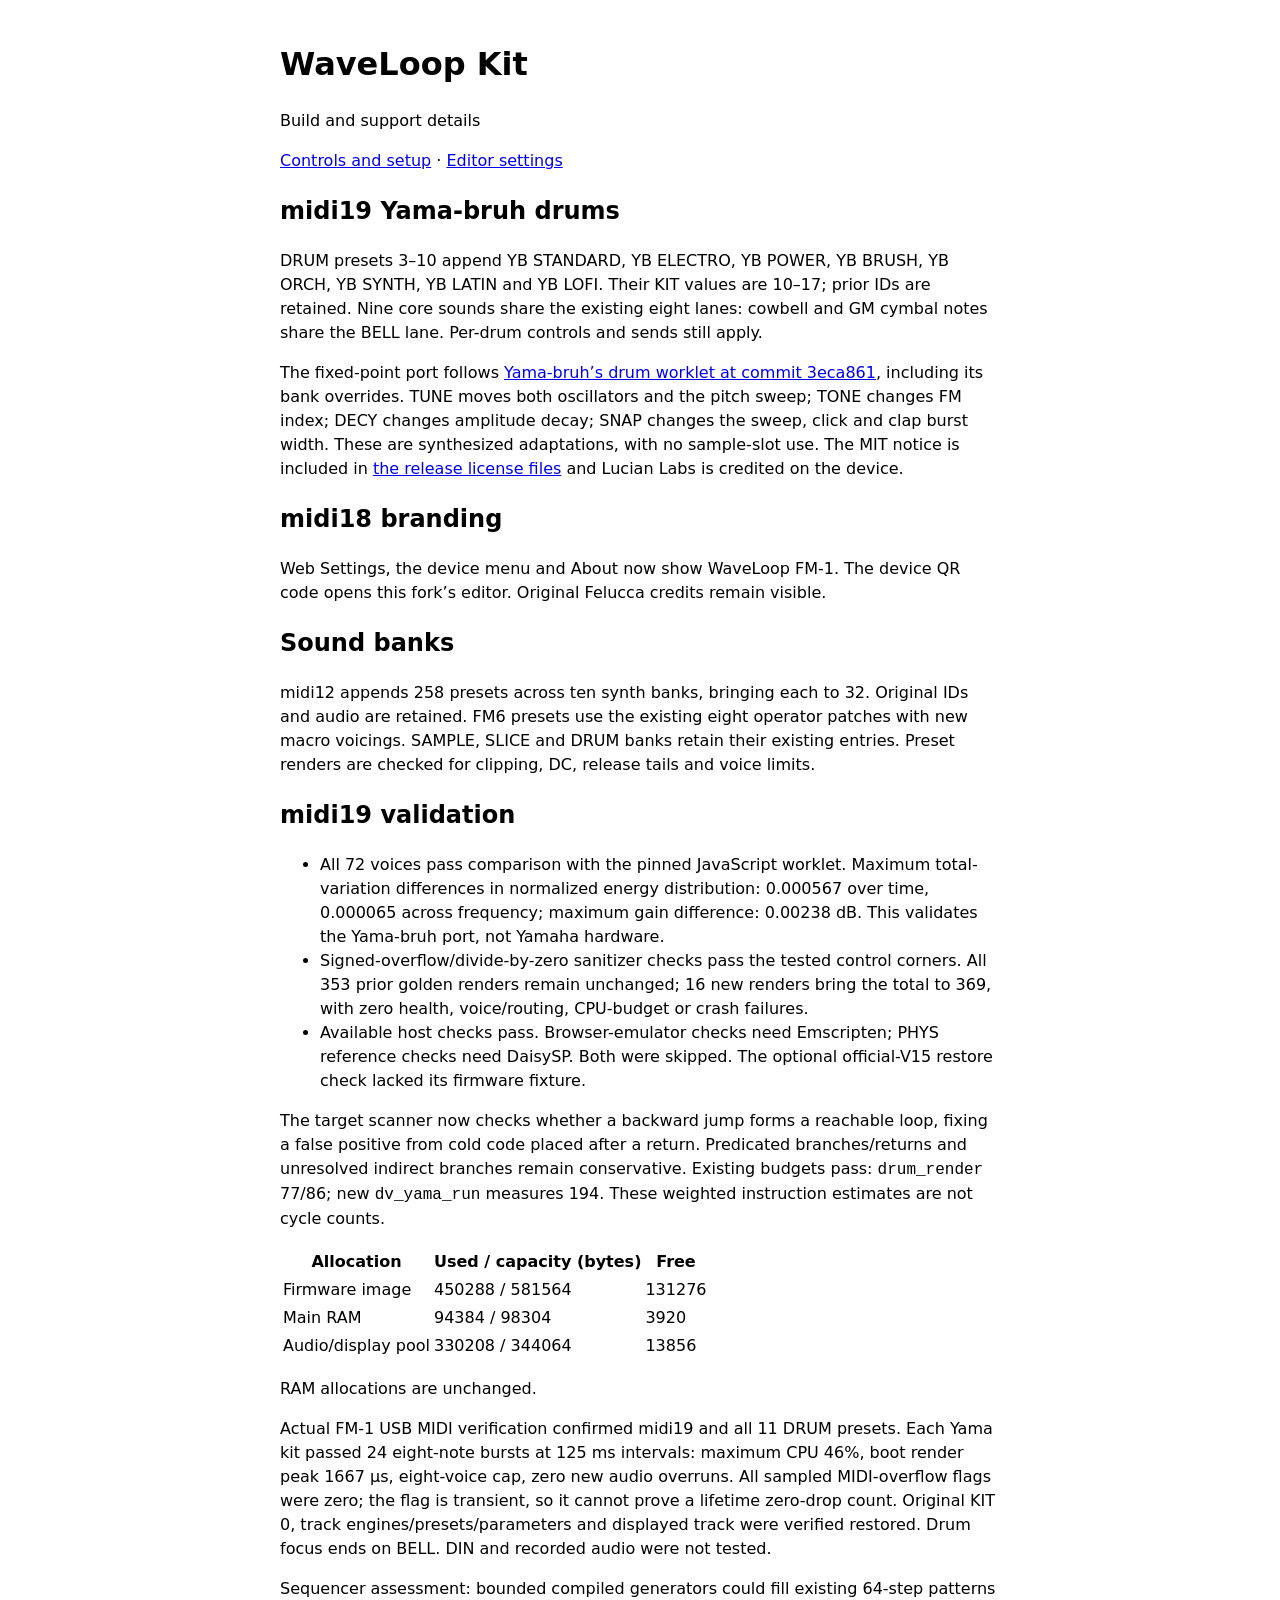
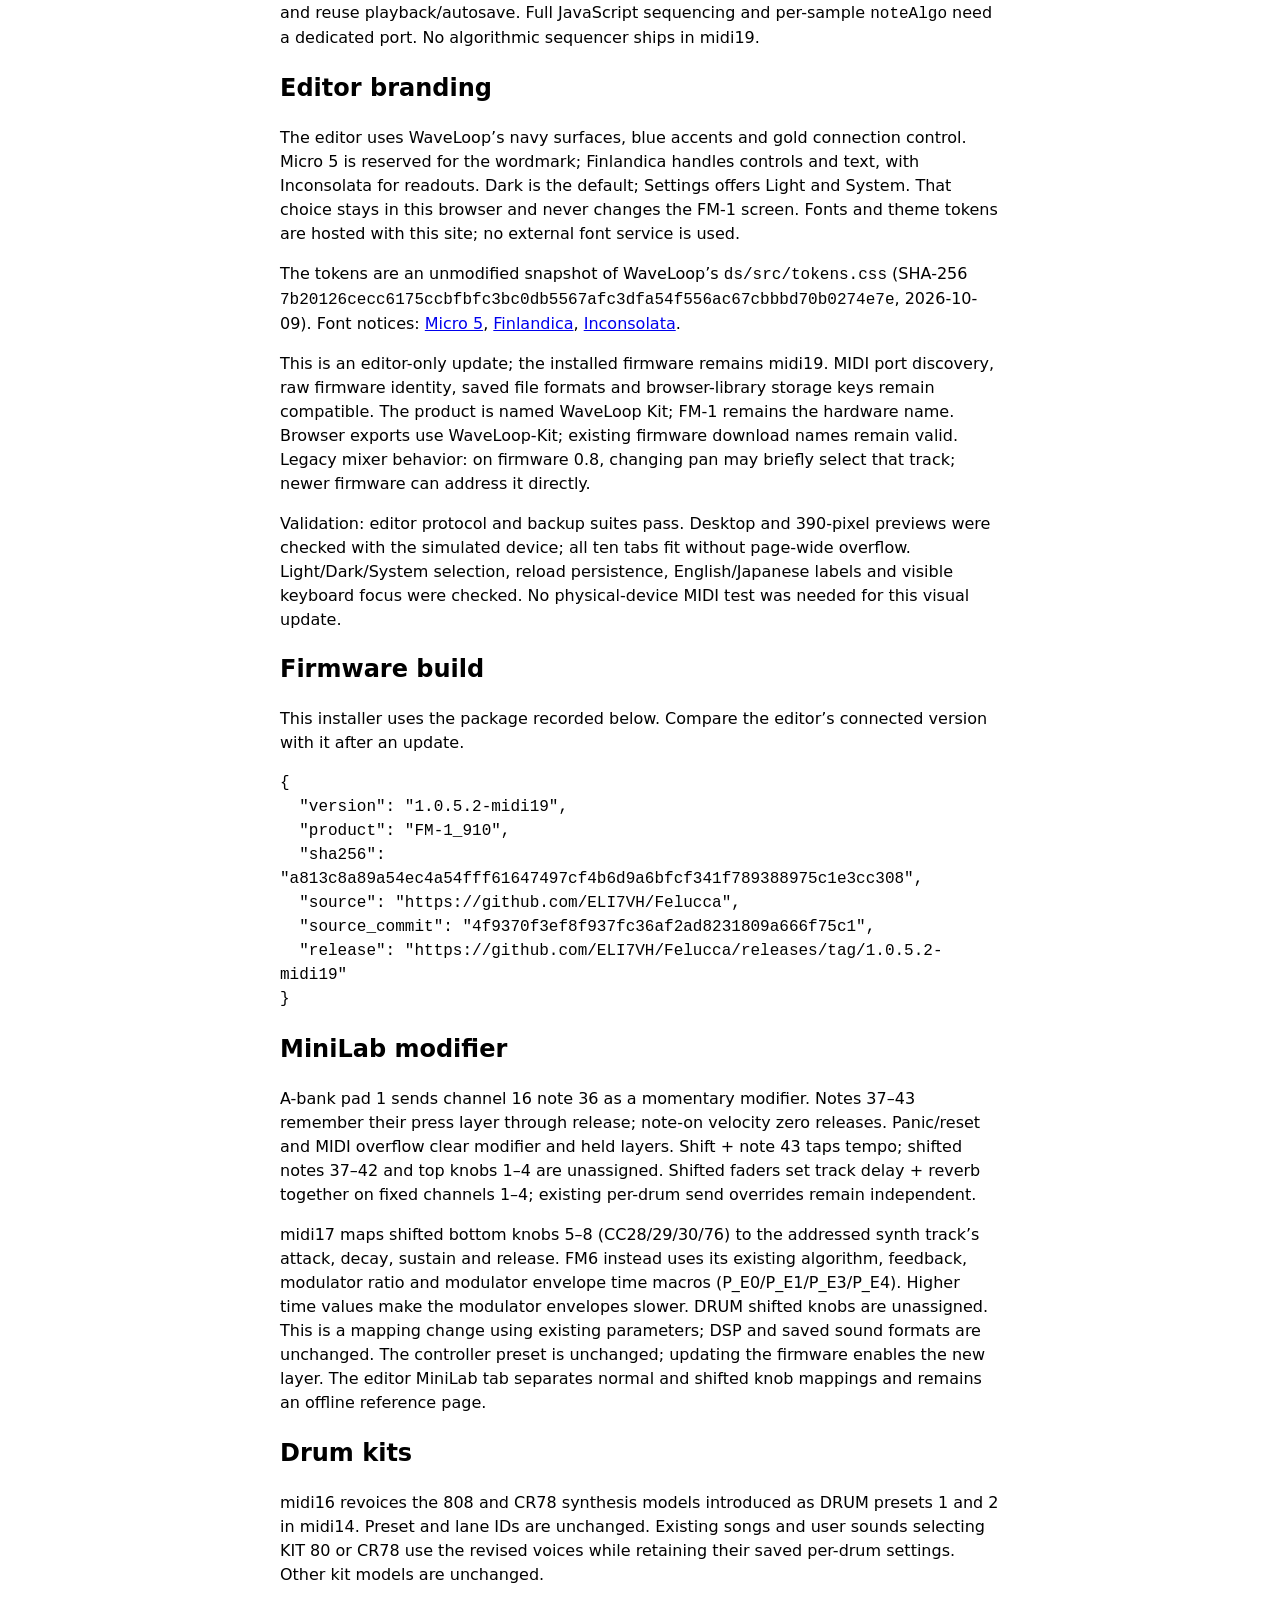
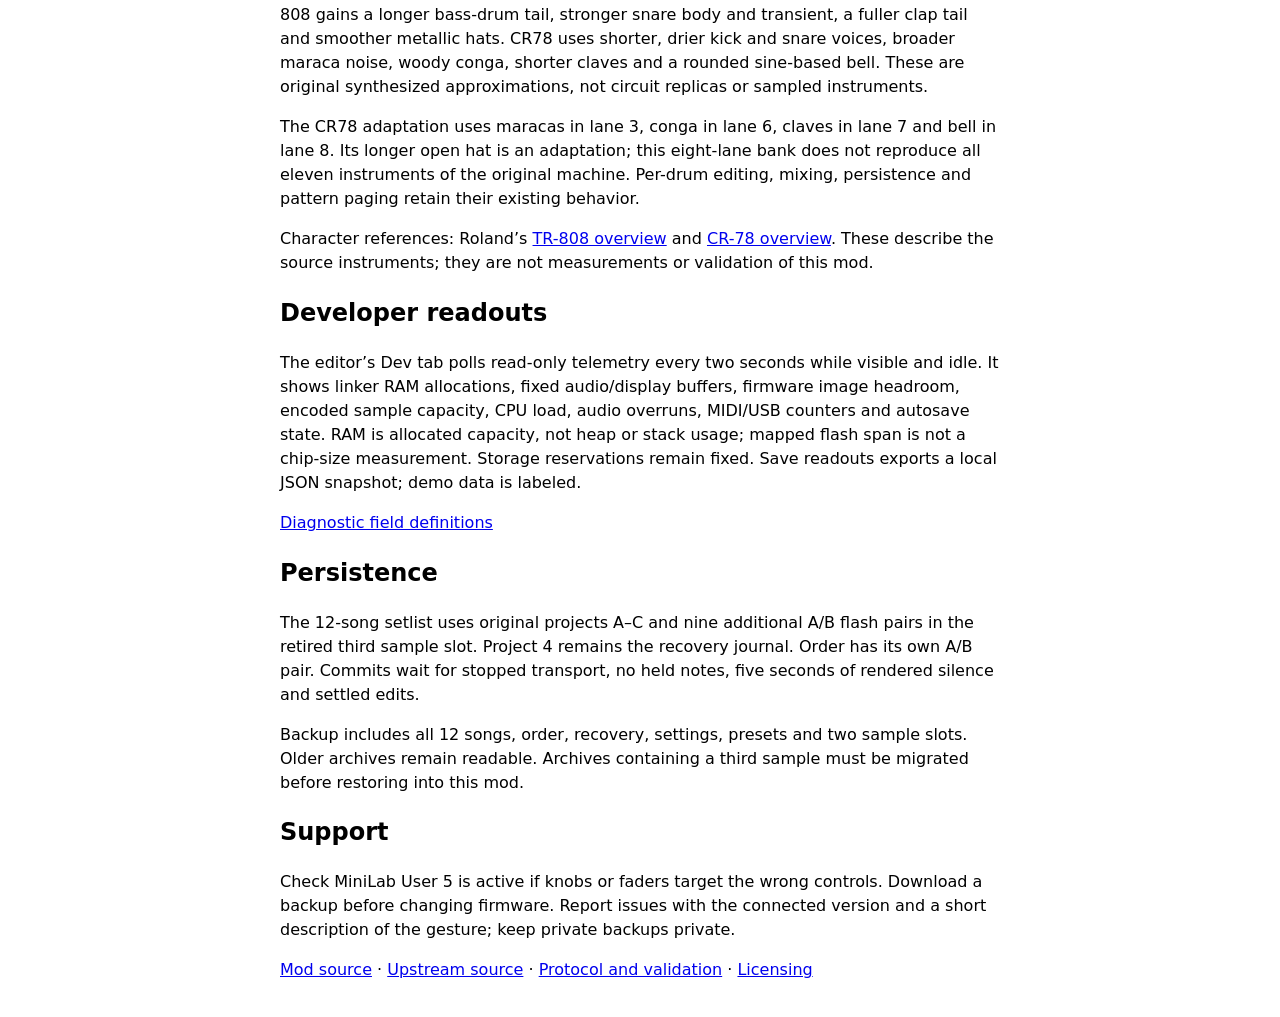
==== admin/index.html @ bada97f7 "Publish WaveLoop Kit naming Co-Authored-By: Ana Iliovic <ana@thevii.app> [Codex, gpt-6, OpenAI]" ====
<!doctype html><html lang="en"><meta charset="utf-8"><meta name="viewport" content="width=device-width,initial-scale=1"><title>WaveLoop Kit · Build and support</title>
<style>body{max-width:720px;margin:40px auto;padding:0 20px;font:16px/1.5 system-ui}pre{white-space:pre-wrap;overflow-wrap:anywhere}</style>
<h1>WaveLoop Kit</h1><p>Build and support details</p><p><a href="../mod/">Controls and setup</a> · <a href="../webapp/editor/#settings">Editor settings</a></p><h2>midi19 Yama-bruh drums</h2><p>DRUM presets 3–10 append YB STANDARD, YB ELECTRO, YB POWER, YB BRUSH, YB ORCH, YB SYNTH, YB LATIN and YB LOFI. Their KIT values are 10–17; prior IDs are retained. Nine core sounds share the existing eight lanes: cowbell and GM cymbal notes share the BELL lane. Per-drum controls and sends still apply.</p><p>The fixed-point port follows <a href="https://github.com/lucian-labs/yama-bruh/blob/3eca861383e63e6c507c30402a204499faf79887/www/drum-worklet.js">Yama-bruh’s drum worklet at commit 3eca861</a>, including its bank overrides. TUNE moves both oscillators and the pitch sweep; TONE changes FM index; DECY changes amplitude decay; SNAP changes the sweep, click and clap burst width. These are synthesized adaptations, with no sample-slot use. The MIT notice is included in <a href="../firmware/LICENSES/MIT-YamaBruh.txt">the release license files</a> and Lucian Labs is credited on the device.</p><h2>midi18 branding</h2><p>Web Settings, the device menu and About now show WaveLoop FM-1. The device QR code opens this fork’s editor. Original Felucca credits remain visible.</p><h2>Sound banks</h2><p>midi12 appends 258 presets across ten synth banks, bringing each to 32. Original IDs and audio are retained. FM6 presets use the existing eight operator patches with new macro voicings. SAMPLE, SLICE and DRUM banks retain their existing entries. Preset renders are checked for clipping, DC, release tails and voice limits.</p>
<h2>midi19 validation</h2>
<ul><li>All 72 voices pass comparison with the pinned JavaScript worklet. Maximum total-variation differences in normalized energy distribution: 0.000567 over time, 0.000065 across frequency; maximum gain difference: 0.00238 dB. This validates the Yama-bruh port, not Yamaha hardware.</li><li>Signed-overflow/divide-by-zero sanitizer checks pass the tested control corners. All 353 prior golden renders remain unchanged; 16 new renders bring the total to 369, with zero health, voice/routing, CPU-budget or crash failures.</li><li>Available host checks pass. Browser-emulator checks need Emscripten; PHYS reference checks need DaisySP. Both were skipped. The optional official-V15 restore check lacked its firmware fixture.</li></ul>
<p>The target scanner now checks whether a backward jump forms a reachable loop, fixing a false positive from cold code placed after a return. Predicated branches/returns and unresolved indirect branches remain conservative. Existing budgets pass: <code>drum_render</code> 77/86; new <code>dv_yama_run</code> measures 194. These weighted instruction estimates are not cycle counts.</p>
<table><tr><th>Allocation</th><th>Used / capacity (bytes)</th><th>Free</th></tr><tr><td>Firmware image</td><td>450288 / 581564</td><td>131276</td></tr><tr><td>Main RAM</td><td>94384 / 98304</td><td>3920</td></tr><tr><td>Audio/display pool</td><td>330208 / 344064</td><td>13856</td></tr></table><p>RAM allocations are unchanged.</p>
<p>Actual FM-1 USB MIDI verification confirmed midi19 and all 11 DRUM presets. Each Yama kit passed 24 eight-note bursts at 125 ms intervals: maximum CPU 46%, boot render peak 1667 µs, eight-voice cap, zero new audio overruns. All sampled MIDI-overflow flags were zero; the flag is transient, so it cannot prove a lifetime zero-drop count. Original KIT 0, track engines/presets/parameters and displayed track were verified restored. Drum focus ends on BELL. DIN and recorded audio were not tested.</p>
<p>Sequencer assessment: bounded compiled generators could fill existing 64-step patterns and reuse playback/autosave. Full JavaScript sequencing and per-sample <code>noteAlgo</code> need a dedicated port. No algorithmic sequencer ships in midi19.</p>
<h2 id="editor-brand">Editor branding</h2><p>The editor uses WaveLoop’s navy surfaces, blue accents and gold connection control. Micro 5 is reserved for the wordmark; Finlandica handles controls and text, with Inconsolata for readouts. Dark is the default; Settings offers Light and System. That choice stays in this browser and never changes the FM-1 screen. Fonts and theme tokens are hosted with this site; no external font service is used.</p><p>The tokens are an unmodified snapshot of WaveLoop’s <code>ds/src/tokens.css</code> (SHA-256 <code>7b20126cecc6175ccbfbfc3bc0db5567afc3dfa54f556ac67cbbbd70b0274e7e</code>, 2026-10-09). Font notices: <a href="../webapp/editor/brand/OFL-Micro5.txt">Micro 5</a>, <a href="../webapp/editor/brand/OFL-Finlandica.txt">Finlandica</a>, <a href="../webapp/editor/brand/OFL-Inconsolata.txt">Inconsolata</a>.</p><p>This is an editor-only update; the installed firmware remains midi19. MIDI port discovery, raw firmware identity, saved file formats and browser-library storage keys remain compatible. The product is named WaveLoop Kit; FM-1 remains the hardware name. Browser exports use WaveLoop-Kit; existing firmware download names remain valid. Legacy mixer behavior: on firmware 0.8, changing pan may briefly select that track; newer firmware can address it directly.</p><p>Validation: editor protocol and backup suites pass. Desktop and 390-pixel previews were checked with the simulated device; all ten tabs fit without page-wide overflow. Light/Dark/System selection, reload persistence, English/Japanese labels and visible keyboard focus were checked. No physical-device MIDI test was needed for this visual update.</p><h2>Firmware build</h2><p>This installer uses the package recorded below. Compare the editor’s connected version with it after an update.</p><pre id="build">Reading build information…</pre>
<h2>MiniLab modifier</h2><p>A-bank pad 1 sends channel 16 note 36 as a momentary modifier. Notes 37–43 remember their press layer through release; note-on velocity zero releases. Panic/reset and MIDI overflow clear modifier and held layers. Shift + note 43 taps tempo; shifted notes 37–42 and top knobs 1–4 are unassigned. Shifted faders set track delay + reverb together on fixed channels 1–4; existing per-drum send overrides remain independent.</p><p>midi17 maps shifted bottom knobs 5–8 (CC28/29/30/76) to the addressed synth track’s attack, decay, sustain and release. FM6 instead uses its existing algorithm, feedback, modulator ratio and modulator envelope time macros (P_E0/P_E1/P_E3/P_E4). Higher time values make the modulator envelopes slower. DRUM shifted knobs are unassigned. This is a mapping change using existing parameters; DSP and saved sound formats are unchanged. The controller preset is unchanged; updating the firmware enables the new layer. The editor MiniLab tab separates normal and shifted knob mappings and remains an offline reference page.</p><h2>Drum kits</h2><p>midi16 revoices the 808 and CR78 synthesis models introduced as DRUM presets 1 and 2 in midi14. Preset and lane IDs are unchanged. Existing songs and user sounds selecting KIT 80 or CR78 use the revised voices while retaining their saved per-drum settings. Other kit models are unchanged.</p><p>808 gains a longer bass-drum tail, stronger snare body and transient, a fuller clap tail and smoother metallic hats. CR78 uses shorter, drier kick and snare voices, broader maraca noise, woody conga, shorter claves and a rounded sine-based bell. These are original synthesized approximations, not circuit replicas or sampled instruments.</p><p>The CR78 adaptation uses maracas in lane 3, conga in lane 6, claves in lane 7 and bell in lane 8. Its longer open hat is an adaptation; this eight-lane bank does not reproduce all eleven instruments of the original machine. Per-drum editing, mixing, persistence and pattern paging retain their existing behavior.</p><p>Character references: Roland’s <a href="https://www.roland.com/FI/products/rc_tr-808/">TR-808 overview</a> and <a href="https://www.roland.com/us/products/rc_cr-78/">CR-78 overview</a>. These describe the source instruments; they are not measurements or validation of this mod.</p><h2>Developer readouts</h2><p>The editor’s Dev tab polls read-only telemetry every two seconds while visible and idle. It shows linker RAM allocations, fixed audio/display buffers, firmware image headroom, encoded sample capacity, CPU load, audio overruns, MIDI/USB counters and autosave state. RAM is allocated capacity, not heap or stack usage; mapped flash span is not a chip-size measurement. Storage reservations remain fixed. Save readouts exports a local JSON snapshot; demo data is labeled.</p><p><a href="../docs/EDITOR_PROTOCOL.md">Diagnostic field definitions</a></p><h2>Persistence</h2><p>The 12-song setlist uses original projects A–C and nine additional A/B flash pairs in the retired third sample slot. Project 4 remains the recovery journal. Order has its own A/B pair. Commits wait for stopped transport, no held notes, five seconds of rendered silence and settled edits.</p>
<p>Backup includes all 12 songs, order, recovery, settings, presets and two sample slots. Older archives remain readable. Archives containing a third sample must be migrated before restoring into this mod.</p>
<h2>Support</h2><p>Check MiniLab User 5 is active if knobs or faders target the wrong controls. Download a backup before changing firmware. Report issues with the connected version and a short description of the gesture; keep private backups private.</p>
<p><a href="https://github.com/ELI7VH/Felucca">Mod source</a> · <a href="https://github.com/hugelton/Felucca">Upstream source</a> · <a href="../docs/MIDI-IMPLEMENTATION.md">Protocol and validation</a> · <a href="../firmware/LICENSING.md">Licensing</a></p>
<script>fetch('../build.json').then(r=>{if(!r.ok)throw Error(r.status);return r.json()}).then(x=>document.getElementById('build').textContent=JSON.stringify(x,null,2)).catch(()=>document.getElementById('build').textContent='Build details unavailable. Check the release download.')</script></html>
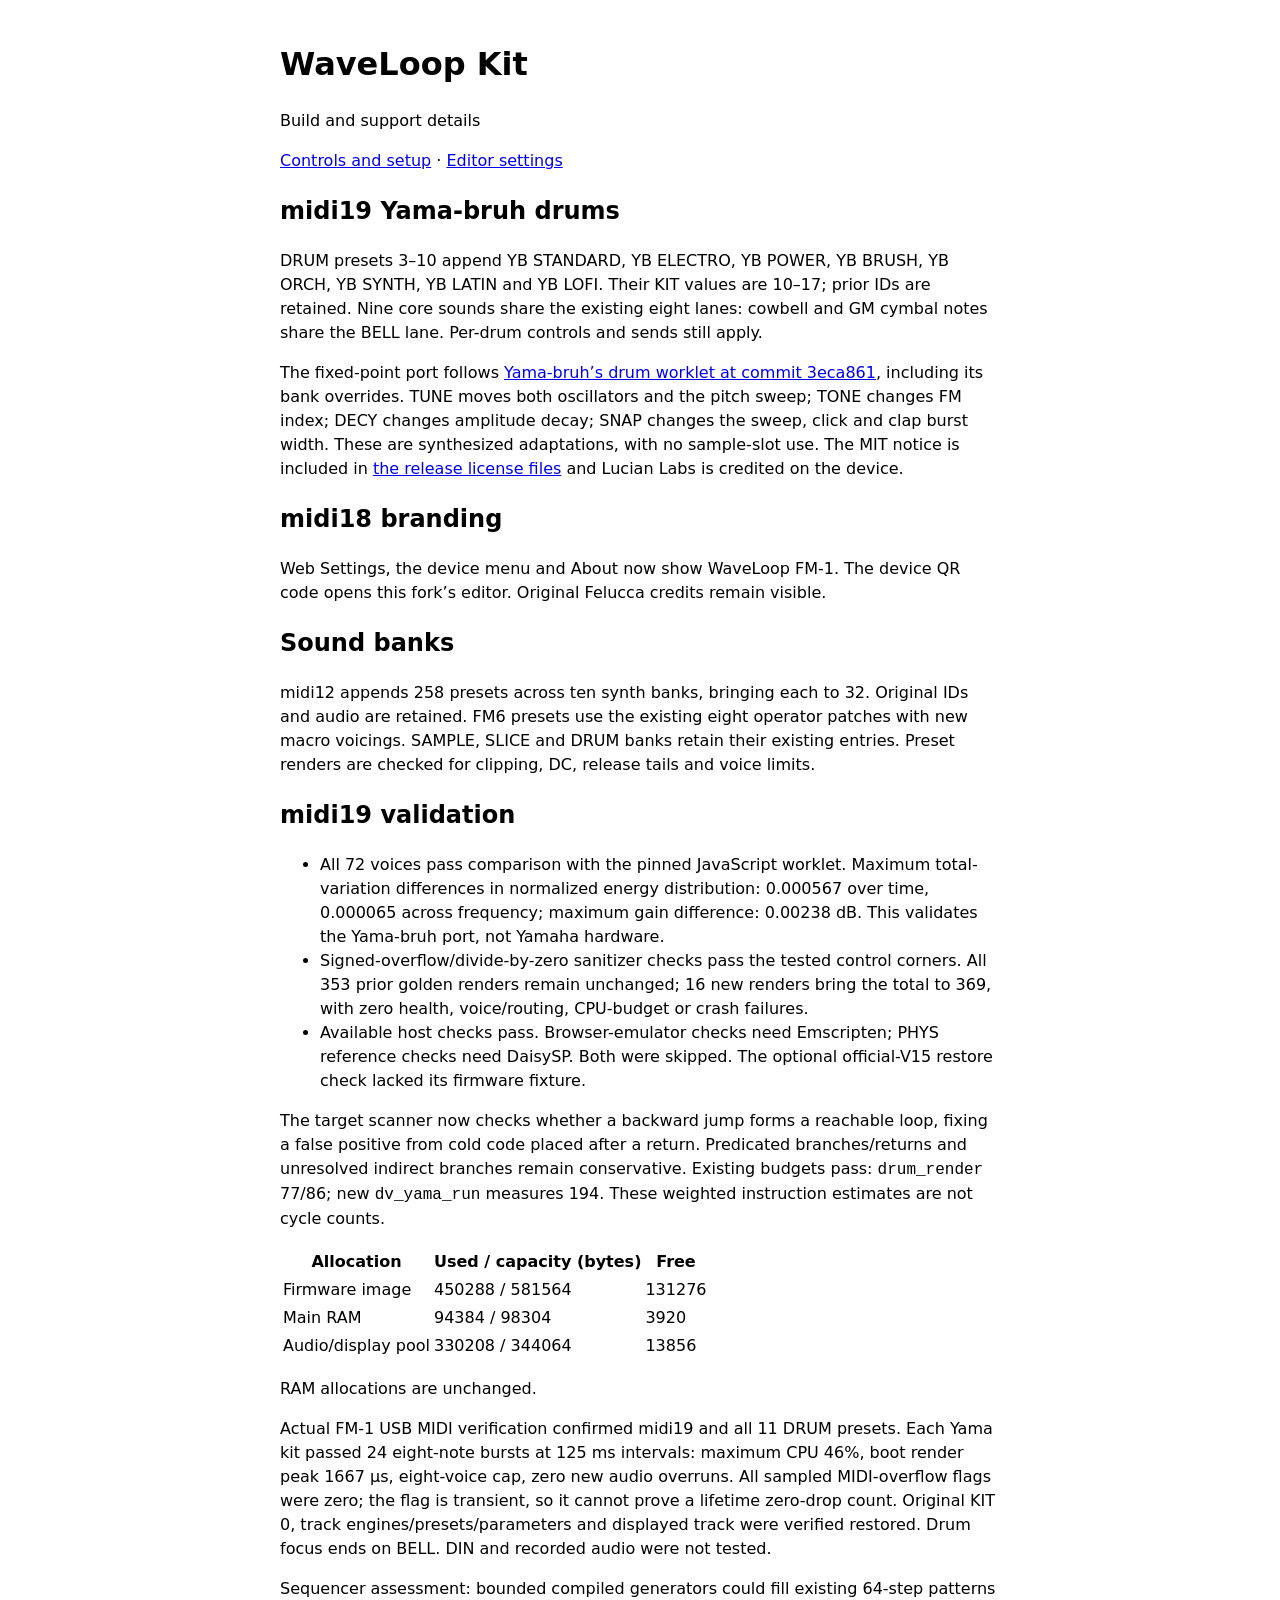
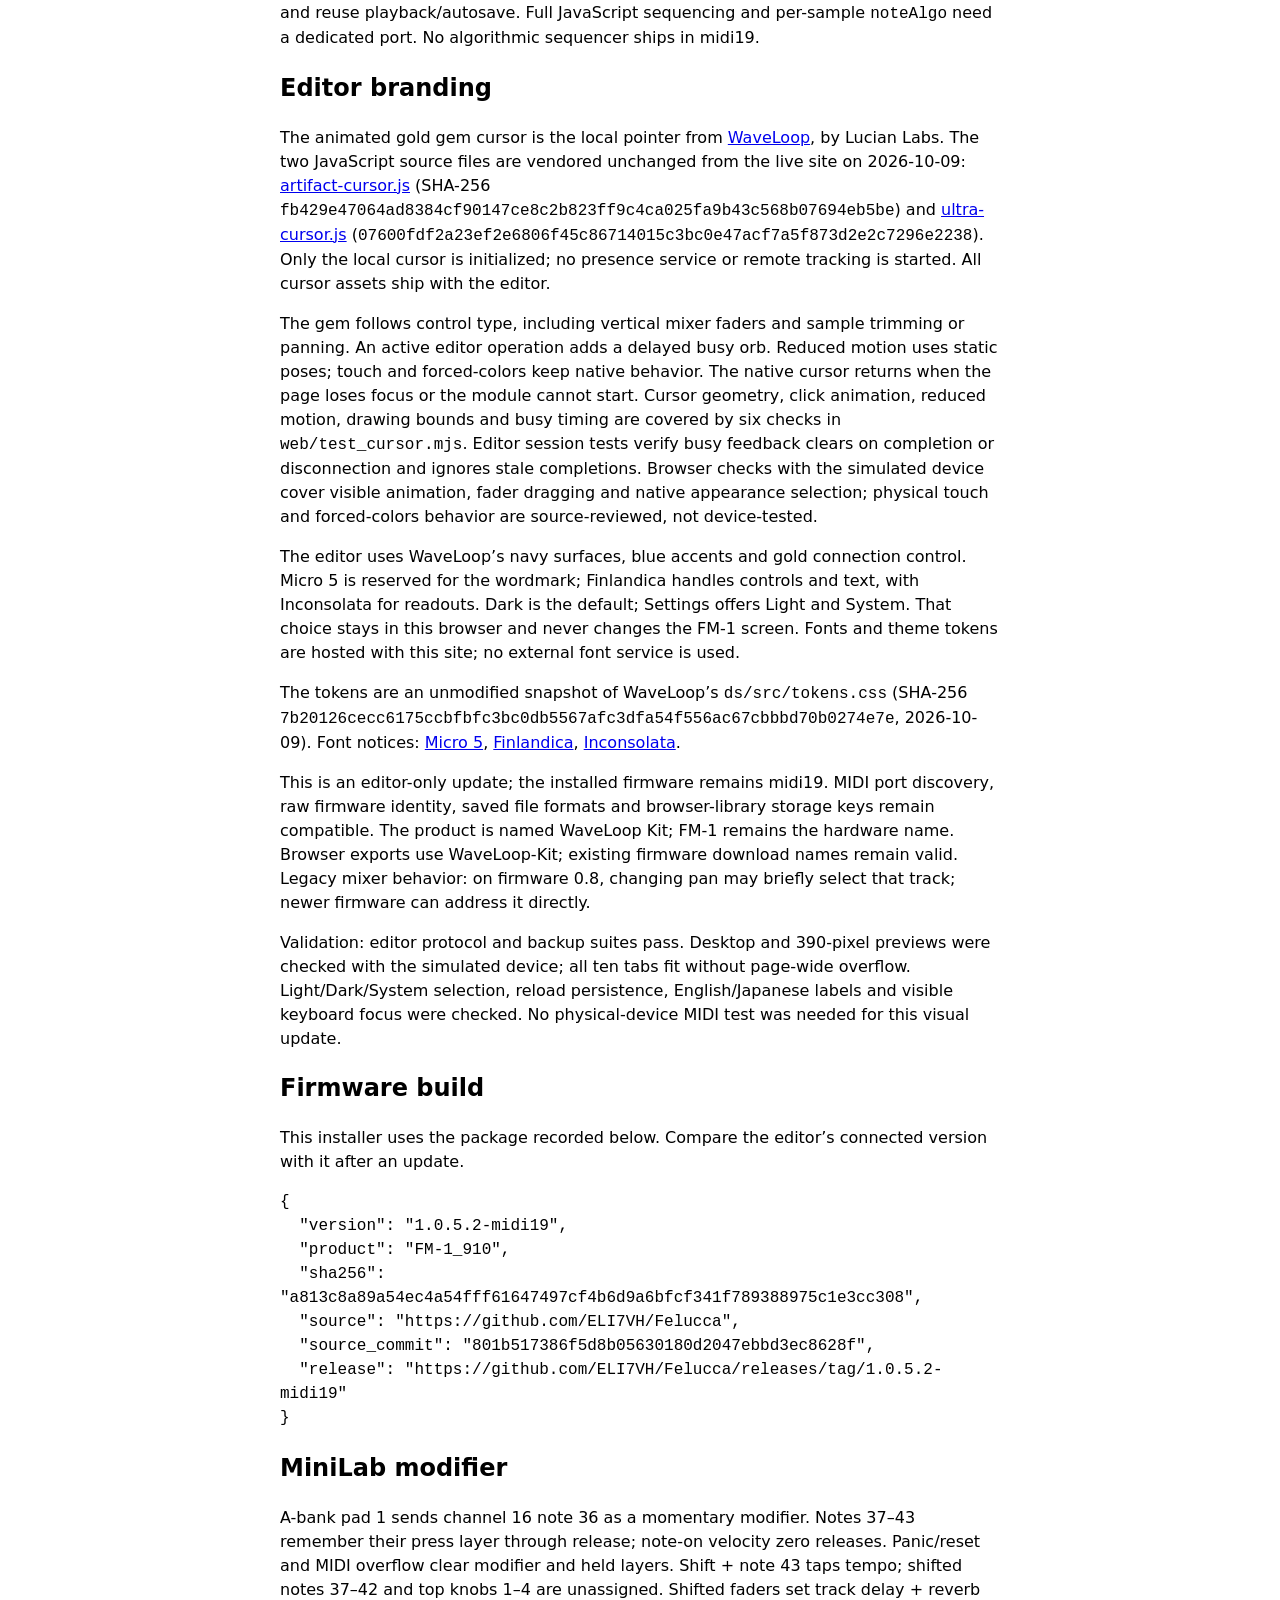
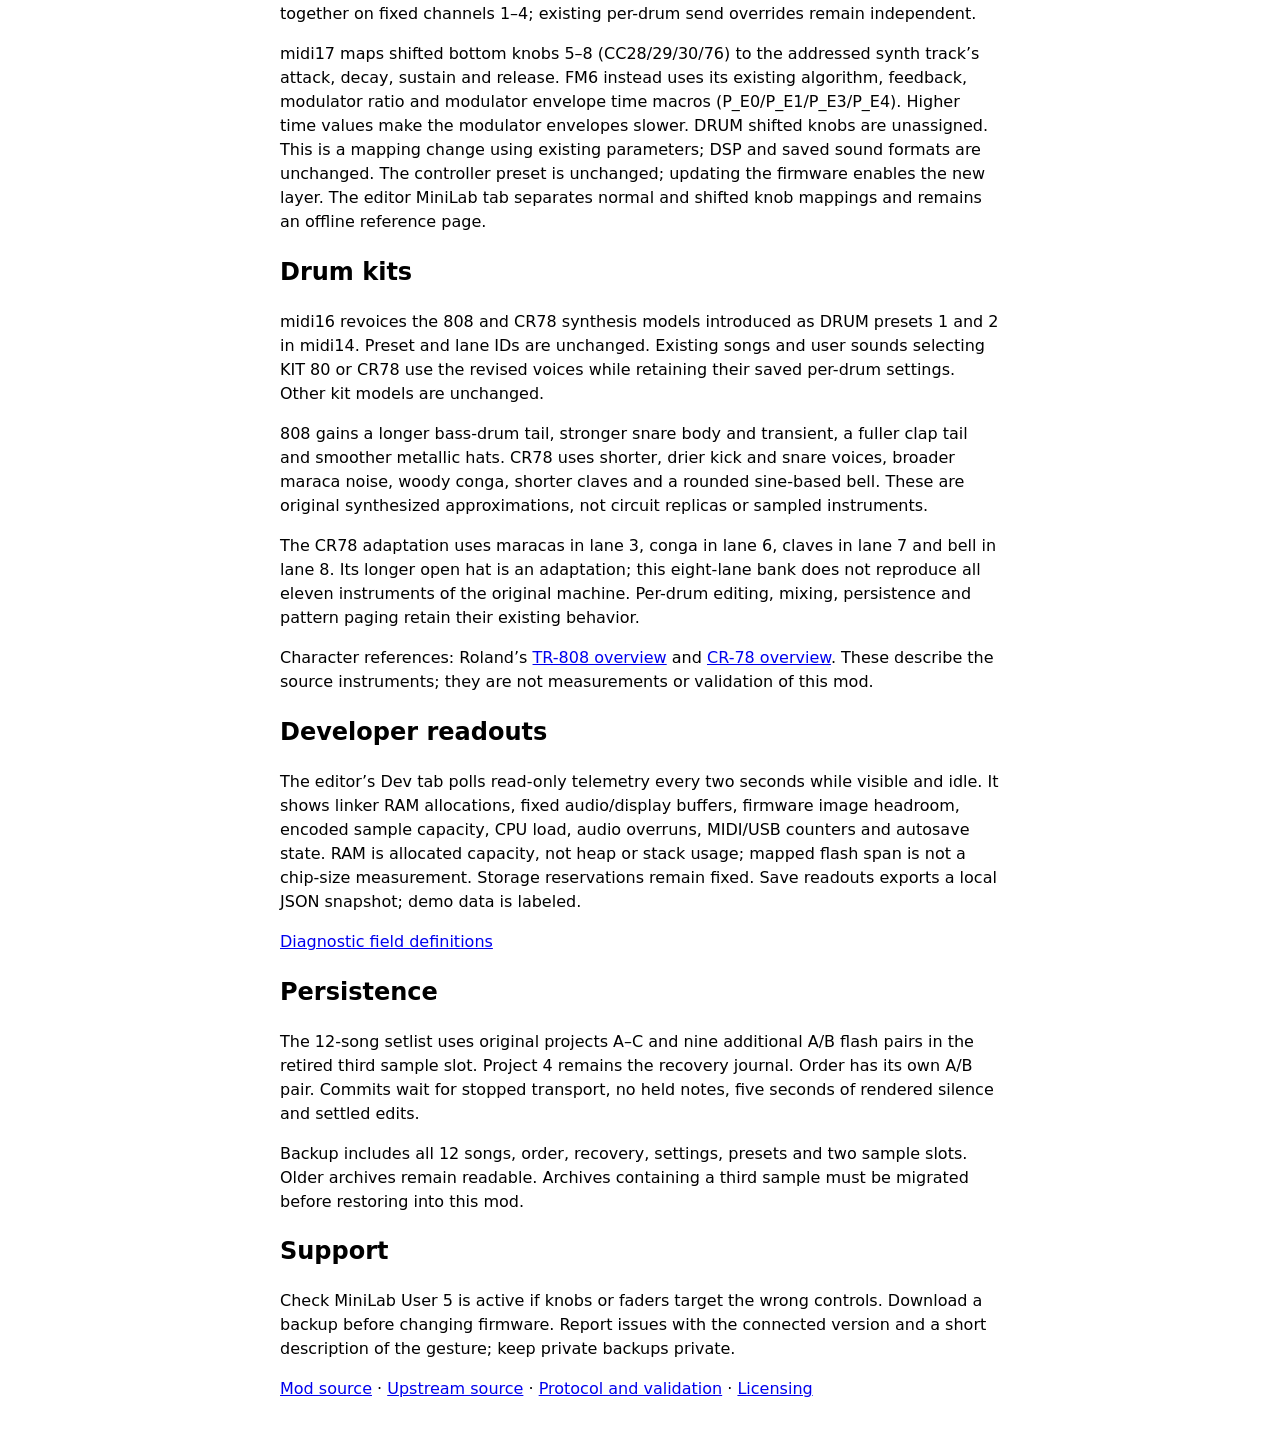
==== commit 7057e650: "Publish WaveLoop Kit animated cursor Co-Authored-By: Ana Iliovic <ana@thevii.app> [Codex, gpt-6, Ope" ====
--- a/admin/index.html
+++ b/admin/index.html
@@ -7,7 +7,7 @@
 <table><tr><th>Allocation</th><th>Used / capacity (bytes)</th><th>Free</th></tr><tr><td>Firmware image</td><td>450288 / 581564</td><td>131276</td></tr><tr><td>Main RAM</td><td>94384 / 98304</td><td>3920</td></tr><tr><td>Audio/display pool</td><td>330208 / 344064</td><td>13856</td></tr></table><p>RAM allocations are unchanged.</p>
 <p>Actual FM-1 USB MIDI verification confirmed midi19 and all 11 DRUM presets. Each Yama kit passed 24 eight-note bursts at 125 ms intervals: maximum CPU 46%, boot render peak 1667 µs, eight-voice cap, zero new audio overruns. All sampled MIDI-overflow flags were zero; the flag is transient, so it cannot prove a lifetime zero-drop count. Original KIT 0, track engines/presets/parameters and displayed track were verified restored. Drum focus ends on BELL. DIN and recorded audio were not tested.</p>
 <p>Sequencer assessment: bounded compiled generators could fill existing 64-step patterns and reuse playback/autosave. Full JavaScript sequencing and per-sample <code>noteAlgo</code> need a dedicated port. No algorithmic sequencer ships in midi19.</p>
-<h2 id="editor-brand">Editor branding</h2><p>The editor uses WaveLoop’s navy surfaces, blue accents and gold connection control. Micro 5 is reserved for the wordmark; Finlandica handles controls and text, with Inconsolata for readouts. Dark is the default; Settings offers Light and System. That choice stays in this browser and never changes the FM-1 screen. Fonts and theme tokens are hosted with this site; no external font service is used.</p><p>The tokens are an unmodified snapshot of WaveLoop’s <code>ds/src/tokens.css</code> (SHA-256 <code>7b20126cecc6175ccbfbfc3bc0db5567afc3dfa54f556ac67cbbbd70b0274e7e</code>, 2026-10-09). Font notices: <a href="../webapp/editor/brand/OFL-Micro5.txt">Micro 5</a>, <a href="../webapp/editor/brand/OFL-Finlandica.txt">Finlandica</a>, <a href="../webapp/editor/brand/OFL-Inconsolata.txt">Inconsolata</a>.</p><p>This is an editor-only update; the installed firmware remains midi19. MIDI port discovery, raw firmware identity, saved file formats and browser-library storage keys remain compatible. The product is named WaveLoop Kit; FM-1 remains the hardware name. Browser exports use WaveLoop-Kit; existing firmware download names remain valid. Legacy mixer behavior: on firmware 0.8, changing pan may briefly select that track; newer firmware can address it directly.</p><p>Validation: editor protocol and backup suites pass. Desktop and 390-pixel previews were checked with the simulated device; all ten tabs fit without page-wide overflow. Light/Dark/System selection, reload persistence, English/Japanese labels and visible keyboard focus were checked. No physical-device MIDI test was needed for this visual update.</p><h2>Firmware build</h2><p>This installer uses the package recorded below. Compare the editor’s connected version with it after an update.</p><pre id="build">Reading build information…</pre>
+<h2 id="editor-brand">Editor branding</h2><p>The animated gold gem cursor is the local pointer from <a href="https://waveloop.app/">WaveLoop</a>, by Lucian Labs. The two JavaScript source files are vendored unchanged from the live site on 2026-10-09: <a href="https://waveloop.app/artifact-cursor.js">artifact-cursor.js</a> (SHA-256 <code>fb429e47064ad8384cf90147ce8c2b823ff9c4ca025fa9b43c568b07694eb5be</code>) and <a href="https://waveloop.app/ultra-cursor.js">ultra-cursor.js</a> (<code>07600fdf2a23ef2e6806f45c86714015c3bc0e47acf7a5f873d2e2c7296e2238</code>). Only the local cursor is initialized; no presence service or remote tracking is started. All cursor assets ship with the editor.</p><p>The gem follows control type, including vertical mixer faders and sample trimming or panning. An active editor operation adds a delayed busy orb. Reduced motion uses static poses; touch and forced-colors keep native behavior. The native cursor returns when the page loses focus or the module cannot start. Cursor geometry, click animation, reduced motion, drawing bounds and busy timing are covered by six checks in <code>web/test_cursor.mjs</code>. Editor session tests verify busy feedback clears on completion or disconnection and ignores stale completions. Browser checks with the simulated device cover visible animation, fader dragging and native appearance selection; physical touch and forced-colors behavior are source-reviewed, not device-tested.</p><p>The editor uses WaveLoop’s navy surfaces, blue accents and gold connection control. Micro 5 is reserved for the wordmark; Finlandica handles controls and text, with Inconsolata for readouts. Dark is the default; Settings offers Light and System. That choice stays in this browser and never changes the FM-1 screen. Fonts and theme tokens are hosted with this site; no external font service is used.</p><p>The tokens are an unmodified snapshot of WaveLoop’s <code>ds/src/tokens.css</code> (SHA-256 <code>7b20126cecc6175ccbfbfc3bc0db5567afc3dfa54f556ac67cbbbd70b0274e7e</code>, 2026-10-09). Font notices: <a href="../webapp/editor/brand/OFL-Micro5.txt">Micro 5</a>, <a href="../webapp/editor/brand/OFL-Finlandica.txt">Finlandica</a>, <a href="../webapp/editor/brand/OFL-Inconsolata.txt">Inconsolata</a>.</p><p>This is an editor-only update; the installed firmware remains midi19. MIDI port discovery, raw firmware identity, saved file formats and browser-library storage keys remain compatible. The product is named WaveLoop Kit; FM-1 remains the hardware name. Browser exports use WaveLoop-Kit; existing firmware download names remain valid. Legacy mixer behavior: on firmware 0.8, changing pan may briefly select that track; newer firmware can address it directly.</p><p>Validation: editor protocol and backup suites pass. Desktop and 390-pixel previews were checked with the simulated device; all ten tabs fit without page-wide overflow. Light/Dark/System selection, reload persistence, English/Japanese labels and visible keyboard focus were checked. No physical-device MIDI test was needed for this visual update.</p><h2>Firmware build</h2><p>This installer uses the package recorded below. Compare the editor’s connected version with it after an update.</p><pre id="build">Reading build information…</pre>
 <h2>MiniLab modifier</h2><p>A-bank pad 1 sends channel 16 note 36 as a momentary modifier. Notes 37–43 remember their press layer through release; note-on velocity zero releases. Panic/reset and MIDI overflow clear modifier and held layers. Shift + note 43 taps tempo; shifted notes 37–42 and top knobs 1–4 are unassigned. Shifted faders set track delay + reverb together on fixed channels 1–4; existing per-drum send overrides remain independent.</p><p>midi17 maps shifted bottom knobs 5–8 (CC28/29/30/76) to the addressed synth track’s attack, decay, sustain and release. FM6 instead uses its existing algorithm, feedback, modulator ratio and modulator envelope time macros (P_E0/P_E1/P_E3/P_E4). Higher time values make the modulator envelopes slower. DRUM shifted knobs are unassigned. This is a mapping change using existing parameters; DSP and saved sound formats are unchanged. The controller preset is unchanged; updating the firmware enables the new layer. The editor MiniLab tab separates normal and shifted knob mappings and remains an offline reference page.</p><h2>Drum kits</h2><p>midi16 revoices the 808 and CR78 synthesis models introduced as DRUM presets 1 and 2 in midi14. Preset and lane IDs are unchanged. Existing songs and user sounds selecting KIT 80 or CR78 use the revised voices while retaining their saved per-drum settings. Other kit models are unchanged.</p><p>808 gains a longer bass-drum tail, stronger snare body and transient, a fuller clap tail and smoother metallic hats. CR78 uses shorter, drier kick and snare voices, broader maraca noise, woody conga, shorter claves and a rounded sine-based bell. These are original synthesized approximations, not circuit replicas or sampled instruments.</p><p>The CR78 adaptation uses maracas in lane 3, conga in lane 6, claves in lane 7 and bell in lane 8. Its longer open hat is an adaptation; this eight-lane bank does not reproduce all eleven instruments of the original machine. Per-drum editing, mixing, persistence and pattern paging retain their existing behavior.</p><p>Character references: Roland’s <a href="https://www.roland.com/FI/products/rc_tr-808/">TR-808 overview</a> and <a href="https://www.roland.com/us/products/rc_cr-78/">CR-78 overview</a>. These describe the source instruments; they are not measurements or validation of this mod.</p><h2>Developer readouts</h2><p>The editor’s Dev tab polls read-only telemetry every two seconds while visible and idle. It shows linker RAM allocations, fixed audio/display buffers, firmware image headroom, encoded sample capacity, CPU load, audio overruns, MIDI/USB counters and autosave state. RAM is allocated capacity, not heap or stack usage; mapped flash span is not a chip-size measurement. Storage reservations remain fixed. Save readouts exports a local JSON snapshot; demo data is labeled.</p><p><a href="../docs/EDITOR_PROTOCOL.md">Diagnostic field definitions</a></p><h2>Persistence</h2><p>The 12-song setlist uses original projects A–C and nine additional A/B flash pairs in the retired third sample slot. Project 4 remains the recovery journal. Order has its own A/B pair. Commits wait for stopped transport, no held notes, five seconds of rendered silence and settled edits.</p>
 <p>Backup includes all 12 songs, order, recovery, settings, presets and two sample slots. Older archives remain readable. Archives containing a third sample must be migrated before restoring into this mod.</p>
 <h2>Support</h2><p>Check MiniLab User 5 is active if knobs or faders target the wrong controls. Download a backup before changing firmware. Report issues with the connected version and a short description of the gesture; keep private backups private.</p>
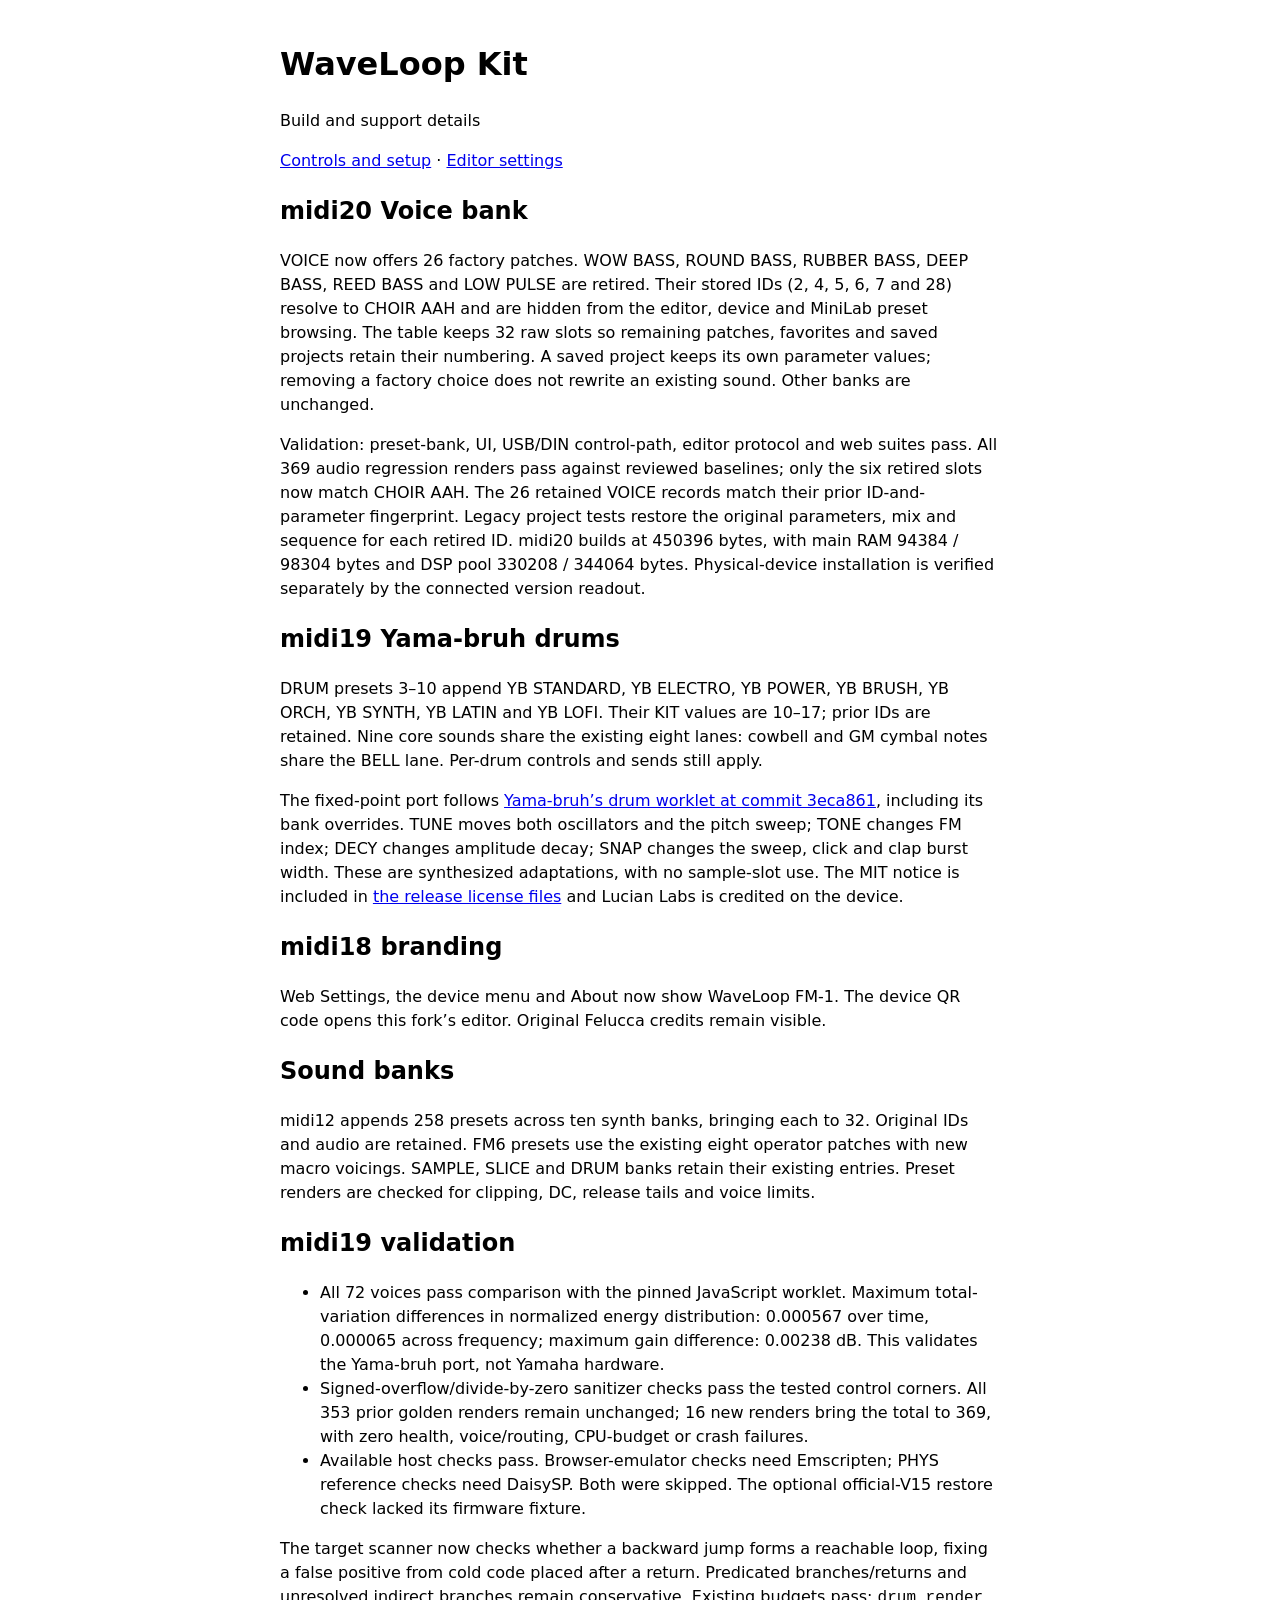
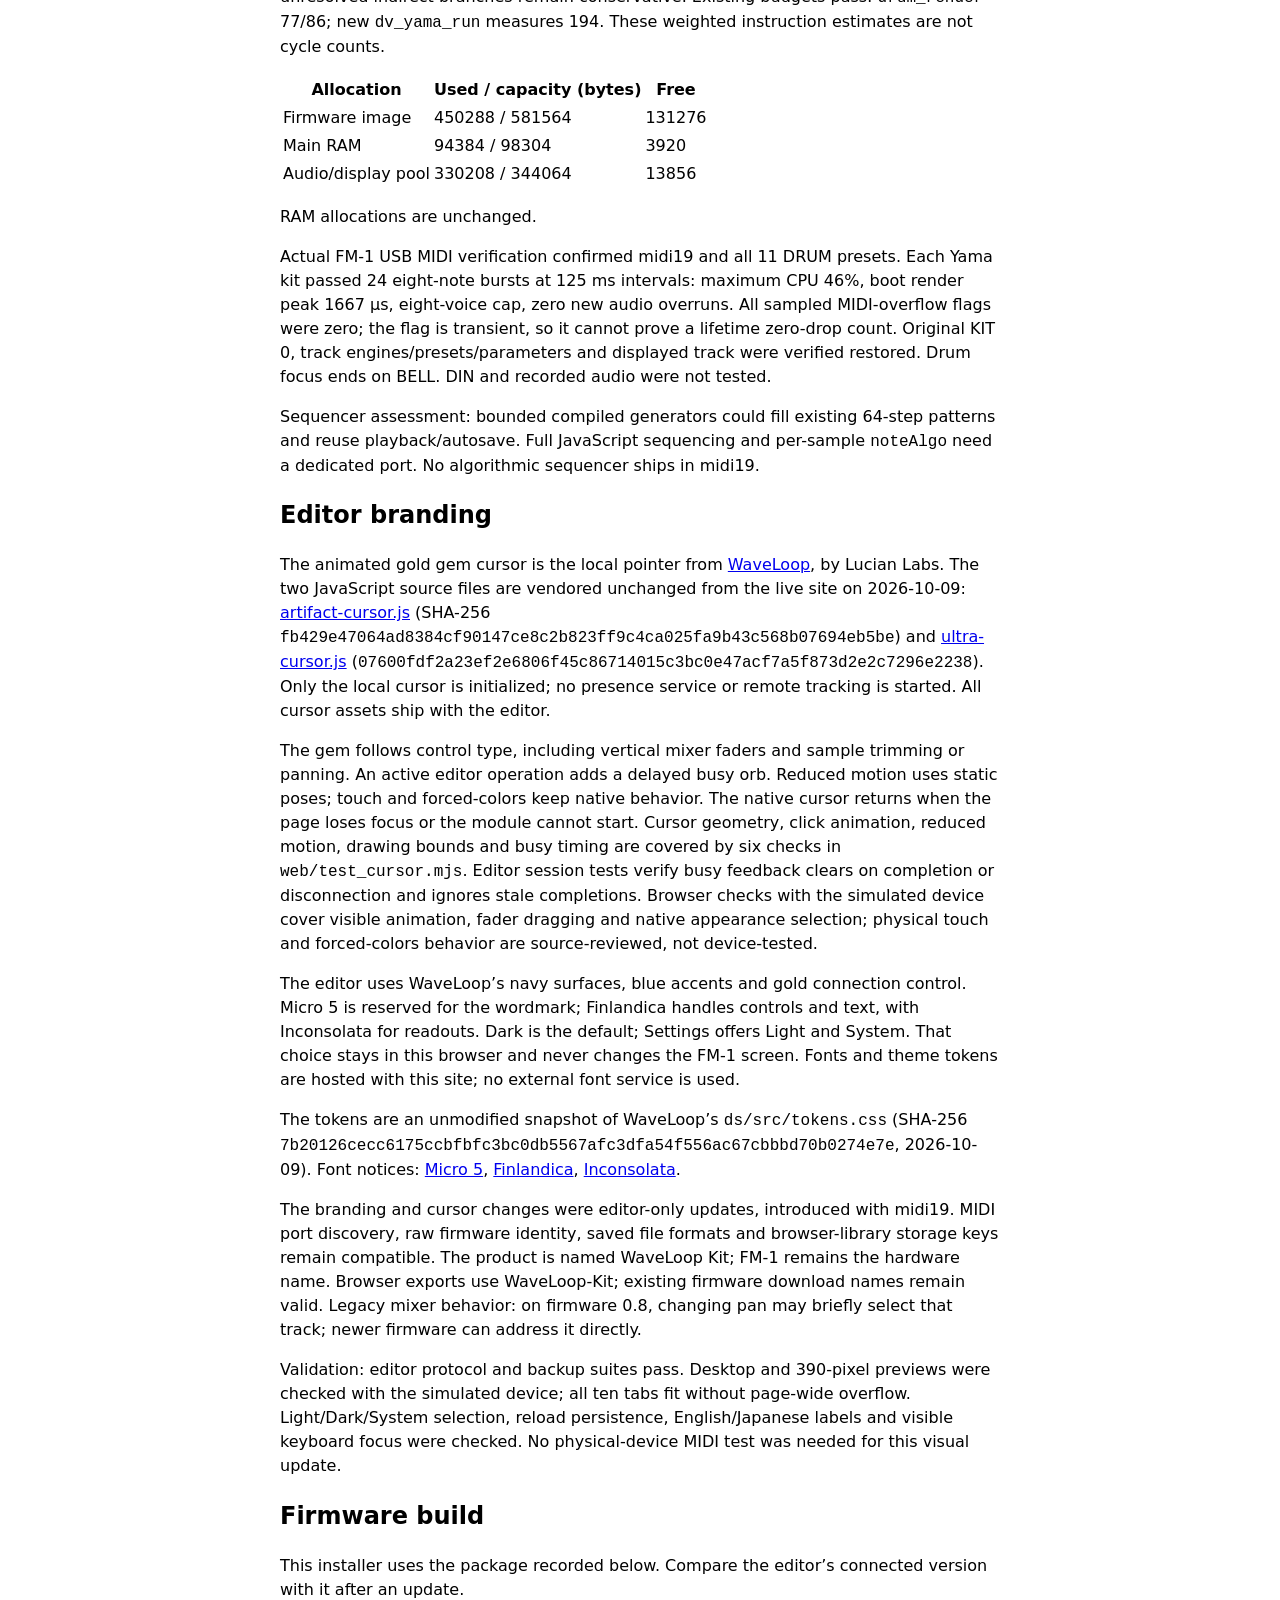
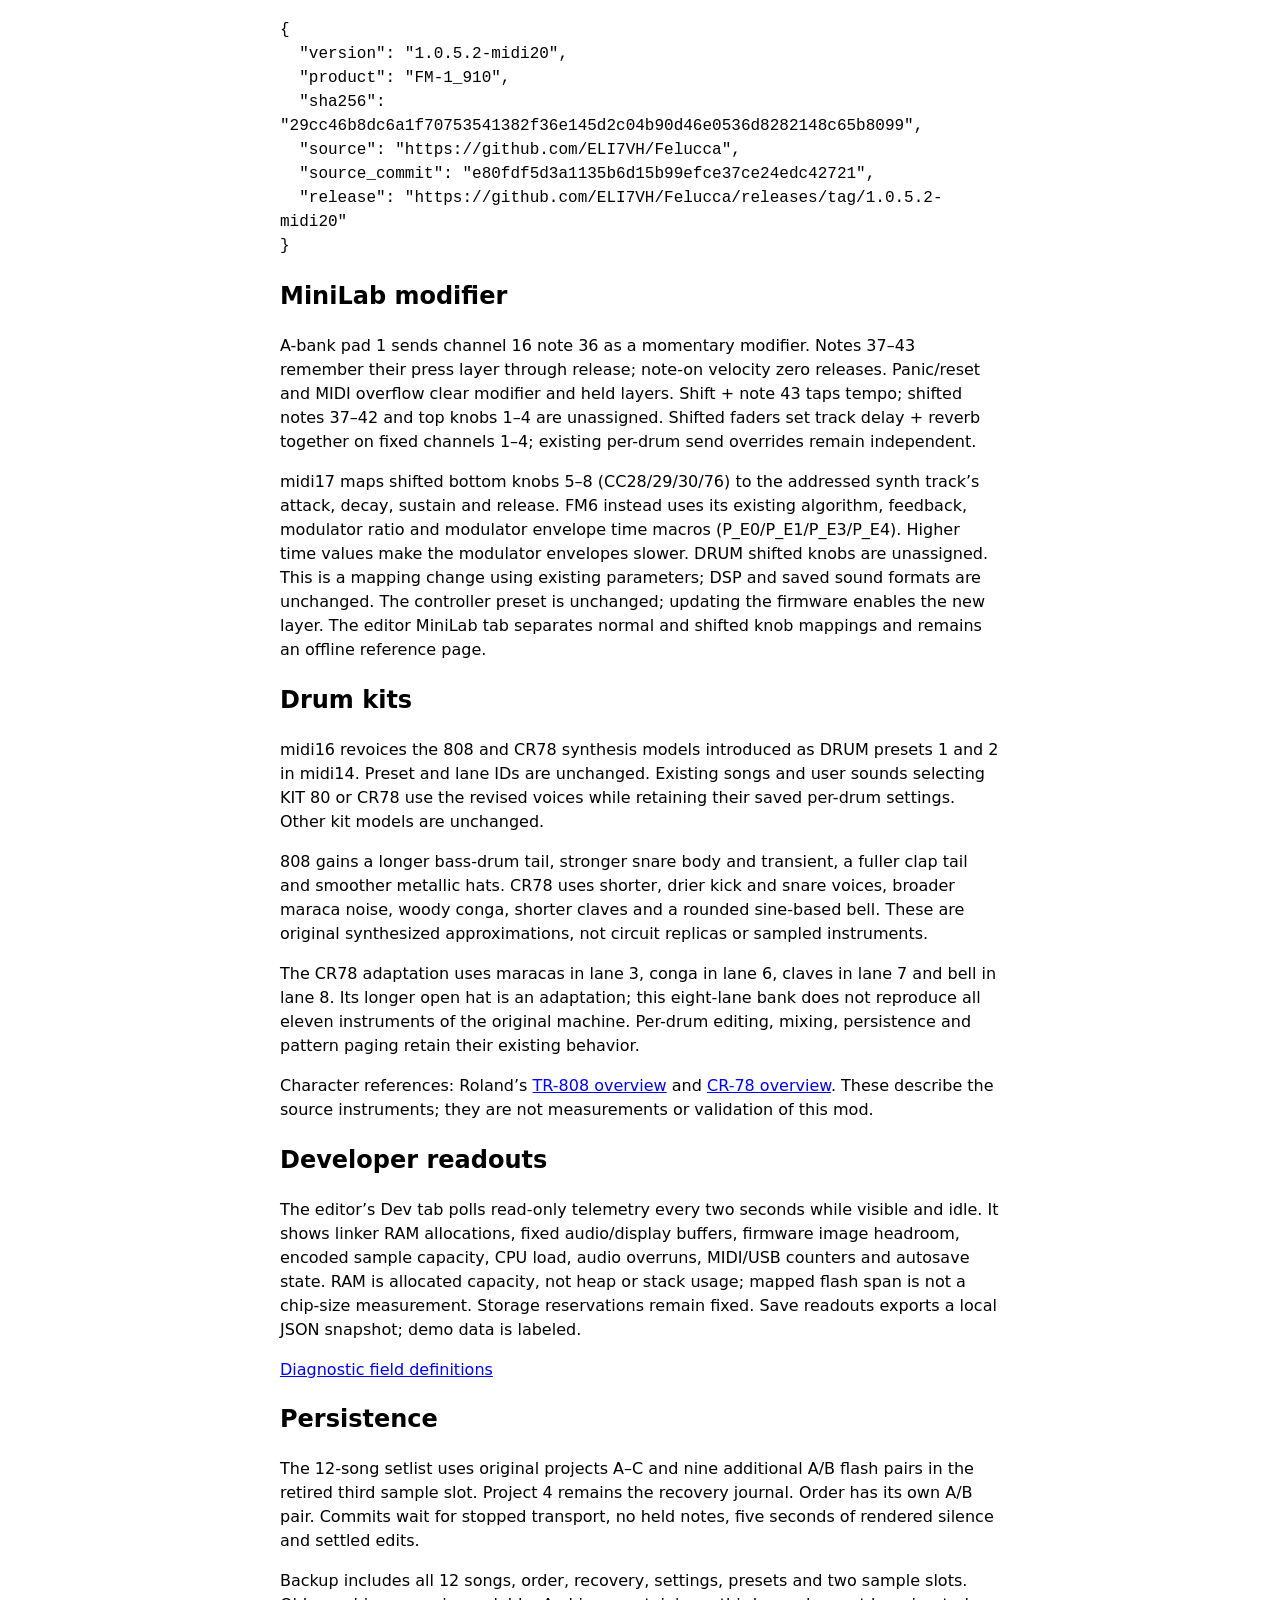
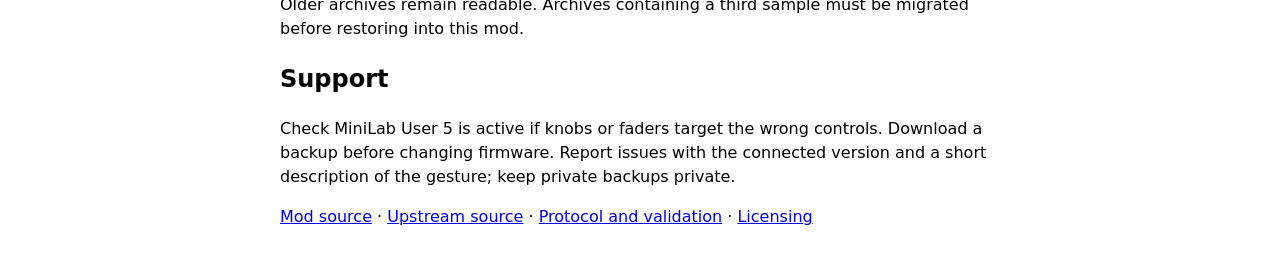
==== commit cad485d2: "Publish midi20 Voice bank cleanup Co-Authored-By: Ana Iliovic <ana@thevii.app> [Codex, gpt-6, OpenAI" ====
--- a/admin/index.html
+++ b/admin/index.html
@@ -1,13 +1,13 @@
 <!doctype html><html lang="en"><meta charset="utf-8"><meta name="viewport" content="width=device-width,initial-scale=1"><title>WaveLoop Kit · Build and support</title>
 <style>body{max-width:720px;margin:40px auto;padding:0 20px;font:16px/1.5 system-ui}pre{white-space:pre-wrap;overflow-wrap:anywhere}</style>
-<h1>WaveLoop Kit</h1><p>Build and support details</p><p><a href="../mod/">Controls and setup</a> · <a href="../webapp/editor/#settings">Editor settings</a></p><h2>midi19 Yama-bruh drums</h2><p>DRUM presets 3–10 append YB STANDARD, YB ELECTRO, YB POWER, YB BRUSH, YB ORCH, YB SYNTH, YB LATIN and YB LOFI. Their KIT values are 10–17; prior IDs are retained. Nine core sounds share the existing eight lanes: cowbell and GM cymbal notes share the BELL lane. Per-drum controls and sends still apply.</p><p>The fixed-point port follows <a href="https://github.com/lucian-labs/yama-bruh/blob/3eca861383e63e6c507c30402a204499faf79887/www/drum-worklet.js">Yama-bruh’s drum worklet at commit 3eca861</a>, including its bank overrides. TUNE moves both oscillators and the pitch sweep; TONE changes FM index; DECY changes amplitude decay; SNAP changes the sweep, click and clap burst width. These are synthesized adaptations, with no sample-slot use. The MIT notice is included in <a href="../firmware/LICENSES/MIT-YamaBruh.txt">the release license files</a> and Lucian Labs is credited on the device.</p><h2>midi18 branding</h2><p>Web Settings, the device menu and About now show WaveLoop FM-1. The device QR code opens this fork’s editor. Original Felucca credits remain visible.</p><h2>Sound banks</h2><p>midi12 appends 258 presets across ten synth banks, bringing each to 32. Original IDs and audio are retained. FM6 presets use the existing eight operator patches with new macro voicings. SAMPLE, SLICE and DRUM banks retain their existing entries. Preset renders are checked for clipping, DC, release tails and voice limits.</p>
+<h1>WaveLoop Kit</h1><p>Build and support details</p><p><a href="../mod/">Controls and setup</a> · <a href="../webapp/editor/#settings">Editor settings</a></p><h2>midi20 Voice bank</h2><p>VOICE now offers 26 factory patches. WOW BASS, ROUND BASS, RUBBER BASS, DEEP BASS, REED BASS and LOW PULSE are retired. Their stored IDs (2, 4, 5, 6, 7 and 28) resolve to CHOIR AAH and are hidden from the editor, device and MiniLab preset browsing. The table keeps 32 raw slots so remaining patches, favorites and saved projects retain their numbering. A saved project keeps its own parameter values; removing a factory choice does not rewrite an existing sound. Other banks are unchanged.</p><p>Validation: preset-bank, UI, USB/DIN control-path, editor protocol and web suites pass. All 369 audio regression renders pass against reviewed baselines; only the six retired slots now match CHOIR AAH. The 26 retained VOICE records match their prior ID-and-parameter fingerprint. Legacy project tests restore the original parameters, mix and sequence for each retired ID. midi20 builds at 450396 bytes, with main RAM 94384 / 98304 bytes and DSP pool 330208 / 344064 bytes. Physical-device installation is verified separately by the connected version readout.</p><h2>midi19 Yama-bruh drums</h2><p>DRUM presets 3–10 append YB STANDARD, YB ELECTRO, YB POWER, YB BRUSH, YB ORCH, YB SYNTH, YB LATIN and YB LOFI. Their KIT values are 10–17; prior IDs are retained. Nine core sounds share the existing eight lanes: cowbell and GM cymbal notes share the BELL lane. Per-drum controls and sends still apply.</p><p>The fixed-point port follows <a href="https://github.com/lucian-labs/yama-bruh/blob/3eca861383e63e6c507c30402a204499faf79887/www/drum-worklet.js">Yama-bruh’s drum worklet at commit 3eca861</a>, including its bank overrides. TUNE moves both oscillators and the pitch sweep; TONE changes FM index; DECY changes amplitude decay; SNAP changes the sweep, click and clap burst width. These are synthesized adaptations, with no sample-slot use. The MIT notice is included in <a href="../firmware/LICENSES/MIT-YamaBruh.txt">the release license files</a> and Lucian Labs is credited on the device.</p><h2>midi18 branding</h2><p>Web Settings, the device menu and About now show WaveLoop FM-1. The device QR code opens this fork’s editor. Original Felucca credits remain visible.</p><h2>Sound banks</h2><p>midi12 appends 258 presets across ten synth banks, bringing each to 32. Original IDs and audio are retained. FM6 presets use the existing eight operator patches with new macro voicings. SAMPLE, SLICE and DRUM banks retain their existing entries. Preset renders are checked for clipping, DC, release tails and voice limits.</p>
 <h2>midi19 validation</h2>
 <ul><li>All 72 voices pass comparison with the pinned JavaScript worklet. Maximum total-variation differences in normalized energy distribution: 0.000567 over time, 0.000065 across frequency; maximum gain difference: 0.00238 dB. This validates the Yama-bruh port, not Yamaha hardware.</li><li>Signed-overflow/divide-by-zero sanitizer checks pass the tested control corners. All 353 prior golden renders remain unchanged; 16 new renders bring the total to 369, with zero health, voice/routing, CPU-budget or crash failures.</li><li>Available host checks pass. Browser-emulator checks need Emscripten; PHYS reference checks need DaisySP. Both were skipped. The optional official-V15 restore check lacked its firmware fixture.</li></ul>
 <p>The target scanner now checks whether a backward jump forms a reachable loop, fixing a false positive from cold code placed after a return. Predicated branches/returns and unresolved indirect branches remain conservative. Existing budgets pass: <code>drum_render</code> 77/86; new <code>dv_yama_run</code> measures 194. These weighted instruction estimates are not cycle counts.</p>
 <table><tr><th>Allocation</th><th>Used / capacity (bytes)</th><th>Free</th></tr><tr><td>Firmware image</td><td>450288 / 581564</td><td>131276</td></tr><tr><td>Main RAM</td><td>94384 / 98304</td><td>3920</td></tr><tr><td>Audio/display pool</td><td>330208 / 344064</td><td>13856</td></tr></table><p>RAM allocations are unchanged.</p>
 <p>Actual FM-1 USB MIDI verification confirmed midi19 and all 11 DRUM presets. Each Yama kit passed 24 eight-note bursts at 125 ms intervals: maximum CPU 46%, boot render peak 1667 µs, eight-voice cap, zero new audio overruns. All sampled MIDI-overflow flags were zero; the flag is transient, so it cannot prove a lifetime zero-drop count. Original KIT 0, track engines/presets/parameters and displayed track were verified restored. Drum focus ends on BELL. DIN and recorded audio were not tested.</p>
 <p>Sequencer assessment: bounded compiled generators could fill existing 64-step patterns and reuse playback/autosave. Full JavaScript sequencing and per-sample <code>noteAlgo</code> need a dedicated port. No algorithmic sequencer ships in midi19.</p>
-<h2 id="editor-brand">Editor branding</h2><p>The animated gold gem cursor is the local pointer from <a href="https://waveloop.app/">WaveLoop</a>, by Lucian Labs. The two JavaScript source files are vendored unchanged from the live site on 2026-10-09: <a href="https://waveloop.app/artifact-cursor.js">artifact-cursor.js</a> (SHA-256 <code>fb429e47064ad8384cf90147ce8c2b823ff9c4ca025fa9b43c568b07694eb5be</code>) and <a href="https://waveloop.app/ultra-cursor.js">ultra-cursor.js</a> (<code>07600fdf2a23ef2e6806f45c86714015c3bc0e47acf7a5f873d2e2c7296e2238</code>). Only the local cursor is initialized; no presence service or remote tracking is started. All cursor assets ship with the editor.</p><p>The gem follows control type, including vertical mixer faders and sample trimming or panning. An active editor operation adds a delayed busy orb. Reduced motion uses static poses; touch and forced-colors keep native behavior. The native cursor returns when the page loses focus or the module cannot start. Cursor geometry, click animation, reduced motion, drawing bounds and busy timing are covered by six checks in <code>web/test_cursor.mjs</code>. Editor session tests verify busy feedback clears on completion or disconnection and ignores stale completions. Browser checks with the simulated device cover visible animation, fader dragging and native appearance selection; physical touch and forced-colors behavior are source-reviewed, not device-tested.</p><p>The editor uses WaveLoop’s navy surfaces, blue accents and gold connection control. Micro 5 is reserved for the wordmark; Finlandica handles controls and text, with Inconsolata for readouts. Dark is the default; Settings offers Light and System. That choice stays in this browser and never changes the FM-1 screen. Fonts and theme tokens are hosted with this site; no external font service is used.</p><p>The tokens are an unmodified snapshot of WaveLoop’s <code>ds/src/tokens.css</code> (SHA-256 <code>7b20126cecc6175ccbfbfc3bc0db5567afc3dfa54f556ac67cbbbd70b0274e7e</code>, 2026-10-09). Font notices: <a href="../webapp/editor/brand/OFL-Micro5.txt">Micro 5</a>, <a href="../webapp/editor/brand/OFL-Finlandica.txt">Finlandica</a>, <a href="../webapp/editor/brand/OFL-Inconsolata.txt">Inconsolata</a>.</p><p>This is an editor-only update; the installed firmware remains midi19. MIDI port discovery, raw firmware identity, saved file formats and browser-library storage keys remain compatible. The product is named WaveLoop Kit; FM-1 remains the hardware name. Browser exports use WaveLoop-Kit; existing firmware download names remain valid. Legacy mixer behavior: on firmware 0.8, changing pan may briefly select that track; newer firmware can address it directly.</p><p>Validation: editor protocol and backup suites pass. Desktop and 390-pixel previews were checked with the simulated device; all ten tabs fit without page-wide overflow. Light/Dark/System selection, reload persistence, English/Japanese labels and visible keyboard focus were checked. No physical-device MIDI test was needed for this visual update.</p><h2>Firmware build</h2><p>This installer uses the package recorded below. Compare the editor’s connected version with it after an update.</p><pre id="build">Reading build information…</pre>
+<h2 id="editor-brand">Editor branding</h2><p>The animated gold gem cursor is the local pointer from <a href="https://waveloop.app/">WaveLoop</a>, by Lucian Labs. The two JavaScript source files are vendored unchanged from the live site on 2026-10-09: <a href="https://waveloop.app/artifact-cursor.js">artifact-cursor.js</a> (SHA-256 <code>fb429e47064ad8384cf90147ce8c2b823ff9c4ca025fa9b43c568b07694eb5be</code>) and <a href="https://waveloop.app/ultra-cursor.js">ultra-cursor.js</a> (<code>07600fdf2a23ef2e6806f45c86714015c3bc0e47acf7a5f873d2e2c7296e2238</code>). Only the local cursor is initialized; no presence service or remote tracking is started. All cursor assets ship with the editor.</p><p>The gem follows control type, including vertical mixer faders and sample trimming or panning. An active editor operation adds a delayed busy orb. Reduced motion uses static poses; touch and forced-colors keep native behavior. The native cursor returns when the page loses focus or the module cannot start. Cursor geometry, click animation, reduced motion, drawing bounds and busy timing are covered by six checks in <code>web/test_cursor.mjs</code>. Editor session tests verify busy feedback clears on completion or disconnection and ignores stale completions. Browser checks with the simulated device cover visible animation, fader dragging and native appearance selection; physical touch and forced-colors behavior are source-reviewed, not device-tested.</p><p>The editor uses WaveLoop’s navy surfaces, blue accents and gold connection control. Micro 5 is reserved for the wordmark; Finlandica handles controls and text, with Inconsolata for readouts. Dark is the default; Settings offers Light and System. That choice stays in this browser and never changes the FM-1 screen. Fonts and theme tokens are hosted with this site; no external font service is used.</p><p>The tokens are an unmodified snapshot of WaveLoop’s <code>ds/src/tokens.css</code> (SHA-256 <code>7b20126cecc6175ccbfbfc3bc0db5567afc3dfa54f556ac67cbbbd70b0274e7e</code>, 2026-10-09). Font notices: <a href="../webapp/editor/brand/OFL-Micro5.txt">Micro 5</a>, <a href="../webapp/editor/brand/OFL-Finlandica.txt">Finlandica</a>, <a href="../webapp/editor/brand/OFL-Inconsolata.txt">Inconsolata</a>.</p><p>The branding and cursor changes were editor-only updates, introduced with midi19. MIDI port discovery, raw firmware identity, saved file formats and browser-library storage keys remain compatible. The product is named WaveLoop Kit; FM-1 remains the hardware name. Browser exports use WaveLoop-Kit; existing firmware download names remain valid. Legacy mixer behavior: on firmware 0.8, changing pan may briefly select that track; newer firmware can address it directly.</p><p>Validation: editor protocol and backup suites pass. Desktop and 390-pixel previews were checked with the simulated device; all ten tabs fit without page-wide overflow. Light/Dark/System selection, reload persistence, English/Japanese labels and visible keyboard focus were checked. No physical-device MIDI test was needed for this visual update.</p><h2>Firmware build</h2><p>This installer uses the package recorded below. Compare the editor’s connected version with it after an update.</p><pre id="build">Reading build information…</pre>
 <h2>MiniLab modifier</h2><p>A-bank pad 1 sends channel 16 note 36 as a momentary modifier. Notes 37–43 remember their press layer through release; note-on velocity zero releases. Panic/reset and MIDI overflow clear modifier and held layers. Shift + note 43 taps tempo; shifted notes 37–42 and top knobs 1–4 are unassigned. Shifted faders set track delay + reverb together on fixed channels 1–4; existing per-drum send overrides remain independent.</p><p>midi17 maps shifted bottom knobs 5–8 (CC28/29/30/76) to the addressed synth track’s attack, decay, sustain and release. FM6 instead uses its existing algorithm, feedback, modulator ratio and modulator envelope time macros (P_E0/P_E1/P_E3/P_E4). Higher time values make the modulator envelopes slower. DRUM shifted knobs are unassigned. This is a mapping change using existing parameters; DSP and saved sound formats are unchanged. The controller preset is unchanged; updating the firmware enables the new layer. The editor MiniLab tab separates normal and shifted knob mappings and remains an offline reference page.</p><h2>Drum kits</h2><p>midi16 revoices the 808 and CR78 synthesis models introduced as DRUM presets 1 and 2 in midi14. Preset and lane IDs are unchanged. Existing songs and user sounds selecting KIT 80 or CR78 use the revised voices while retaining their saved per-drum settings. Other kit models are unchanged.</p><p>808 gains a longer bass-drum tail, stronger snare body and transient, a fuller clap tail and smoother metallic hats. CR78 uses shorter, drier kick and snare voices, broader maraca noise, woody conga, shorter claves and a rounded sine-based bell. These are original synthesized approximations, not circuit replicas or sampled instruments.</p><p>The CR78 adaptation uses maracas in lane 3, conga in lane 6, claves in lane 7 and bell in lane 8. Its longer open hat is an adaptation; this eight-lane bank does not reproduce all eleven instruments of the original machine. Per-drum editing, mixing, persistence and pattern paging retain their existing behavior.</p><p>Character references: Roland’s <a href="https://www.roland.com/FI/products/rc_tr-808/">TR-808 overview</a> and <a href="https://www.roland.com/us/products/rc_cr-78/">CR-78 overview</a>. These describe the source instruments; they are not measurements or validation of this mod.</p><h2>Developer readouts</h2><p>The editor’s Dev tab polls read-only telemetry every two seconds while visible and idle. It shows linker RAM allocations, fixed audio/display buffers, firmware image headroom, encoded sample capacity, CPU load, audio overruns, MIDI/USB counters and autosave state. RAM is allocated capacity, not heap or stack usage; mapped flash span is not a chip-size measurement. Storage reservations remain fixed. Save readouts exports a local JSON snapshot; demo data is labeled.</p><p><a href="../docs/EDITOR_PROTOCOL.md">Diagnostic field definitions</a></p><h2>Persistence</h2><p>The 12-song setlist uses original projects A–C and nine additional A/B flash pairs in the retired third sample slot. Project 4 remains the recovery journal. Order has its own A/B pair. Commits wait for stopped transport, no held notes, five seconds of rendered silence and settled edits.</p>
 <p>Backup includes all 12 songs, order, recovery, settings, presets and two sample slots. Older archives remain readable. Archives containing a third sample must be migrated before restoring into this mod.</p>
 <h2>Support</h2><p>Check MiniLab User 5 is active if knobs or faders target the wrong controls. Download a backup before changing firmware. Report issues with the connected version and a short description of the gesture; keep private backups private.</p>
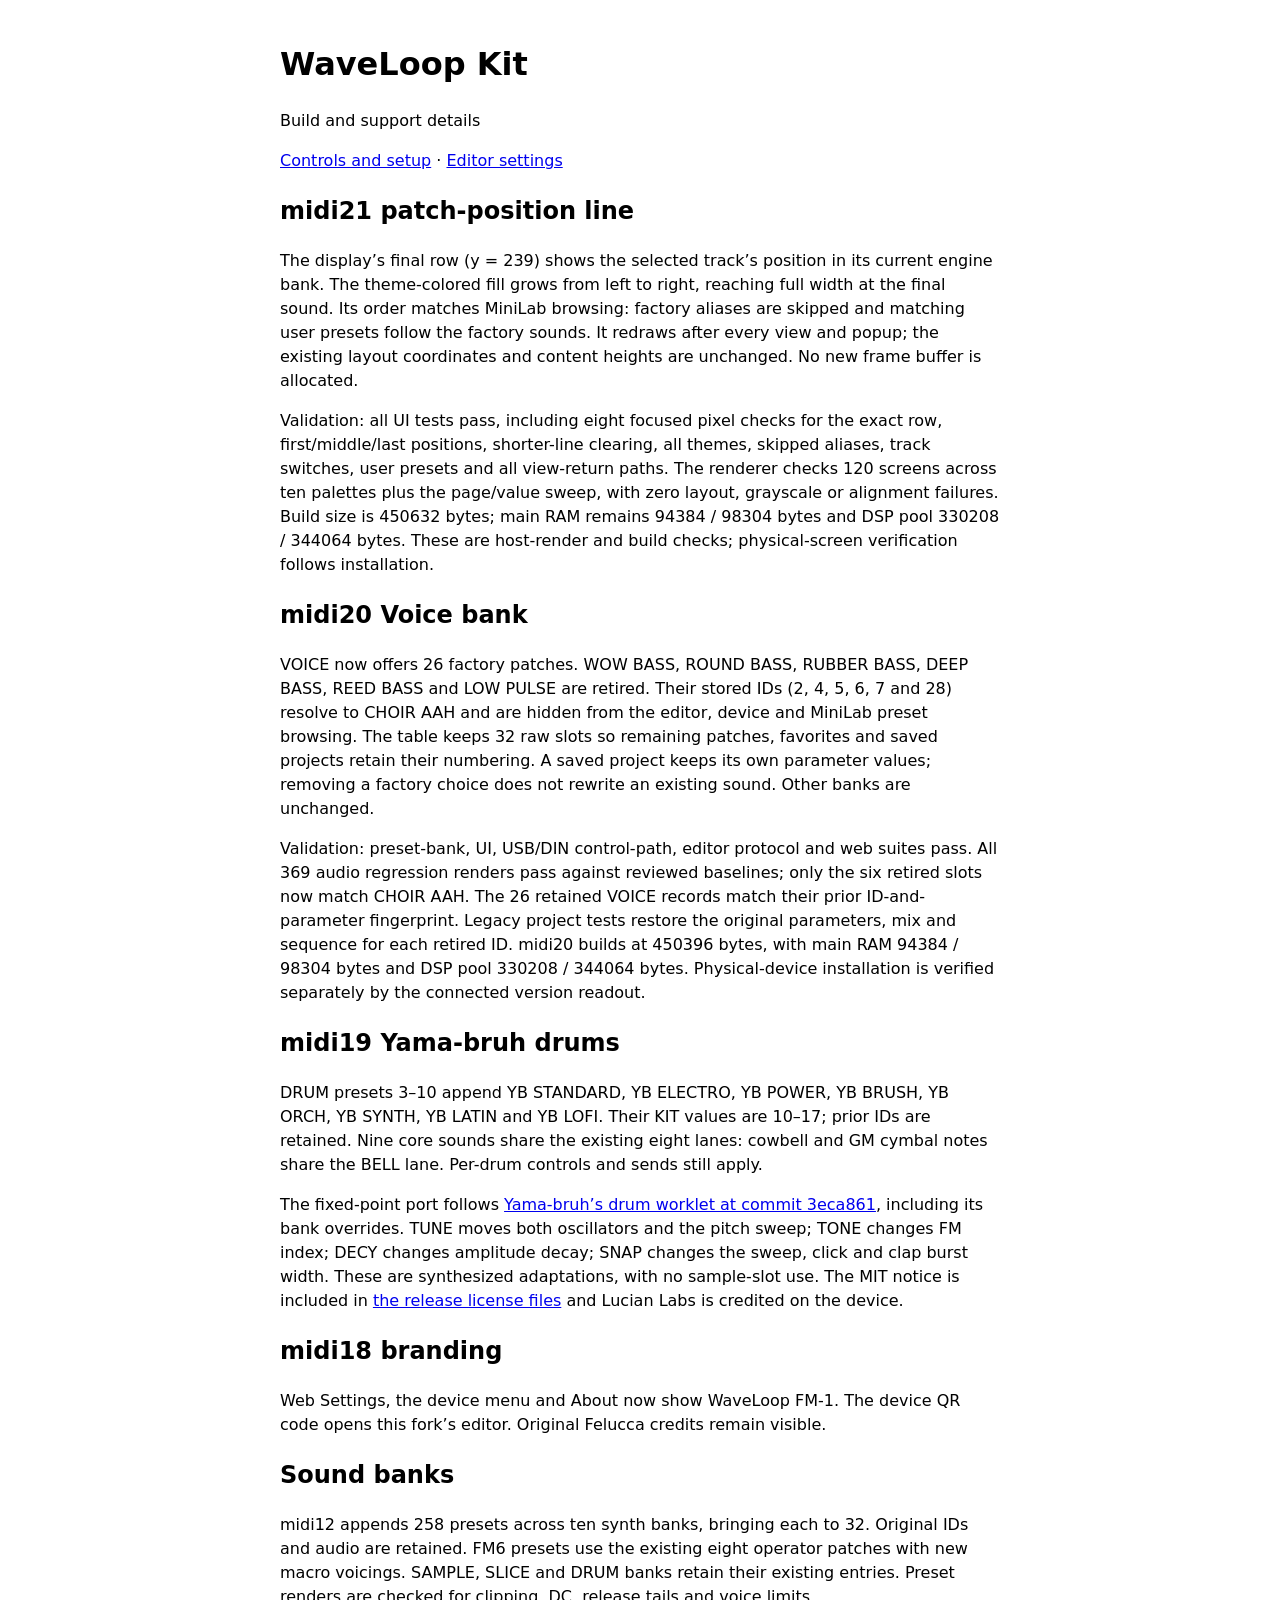
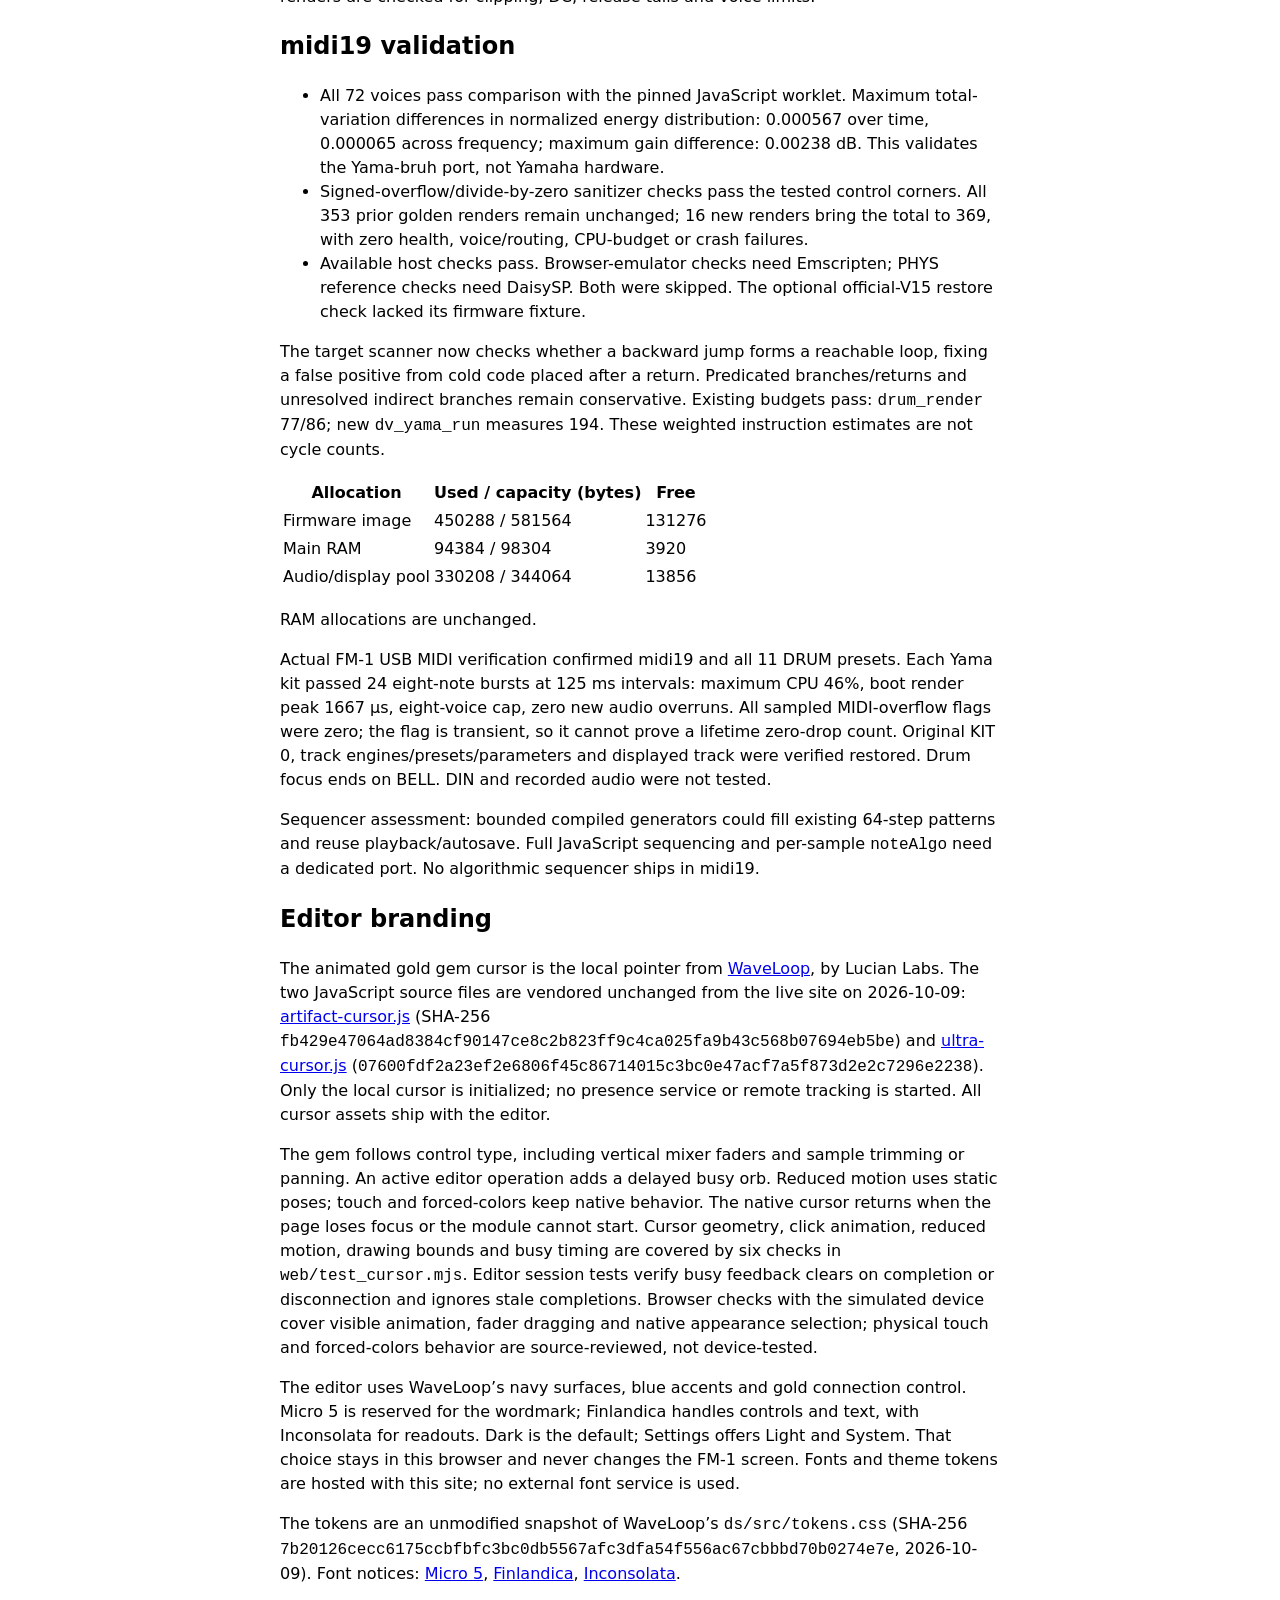
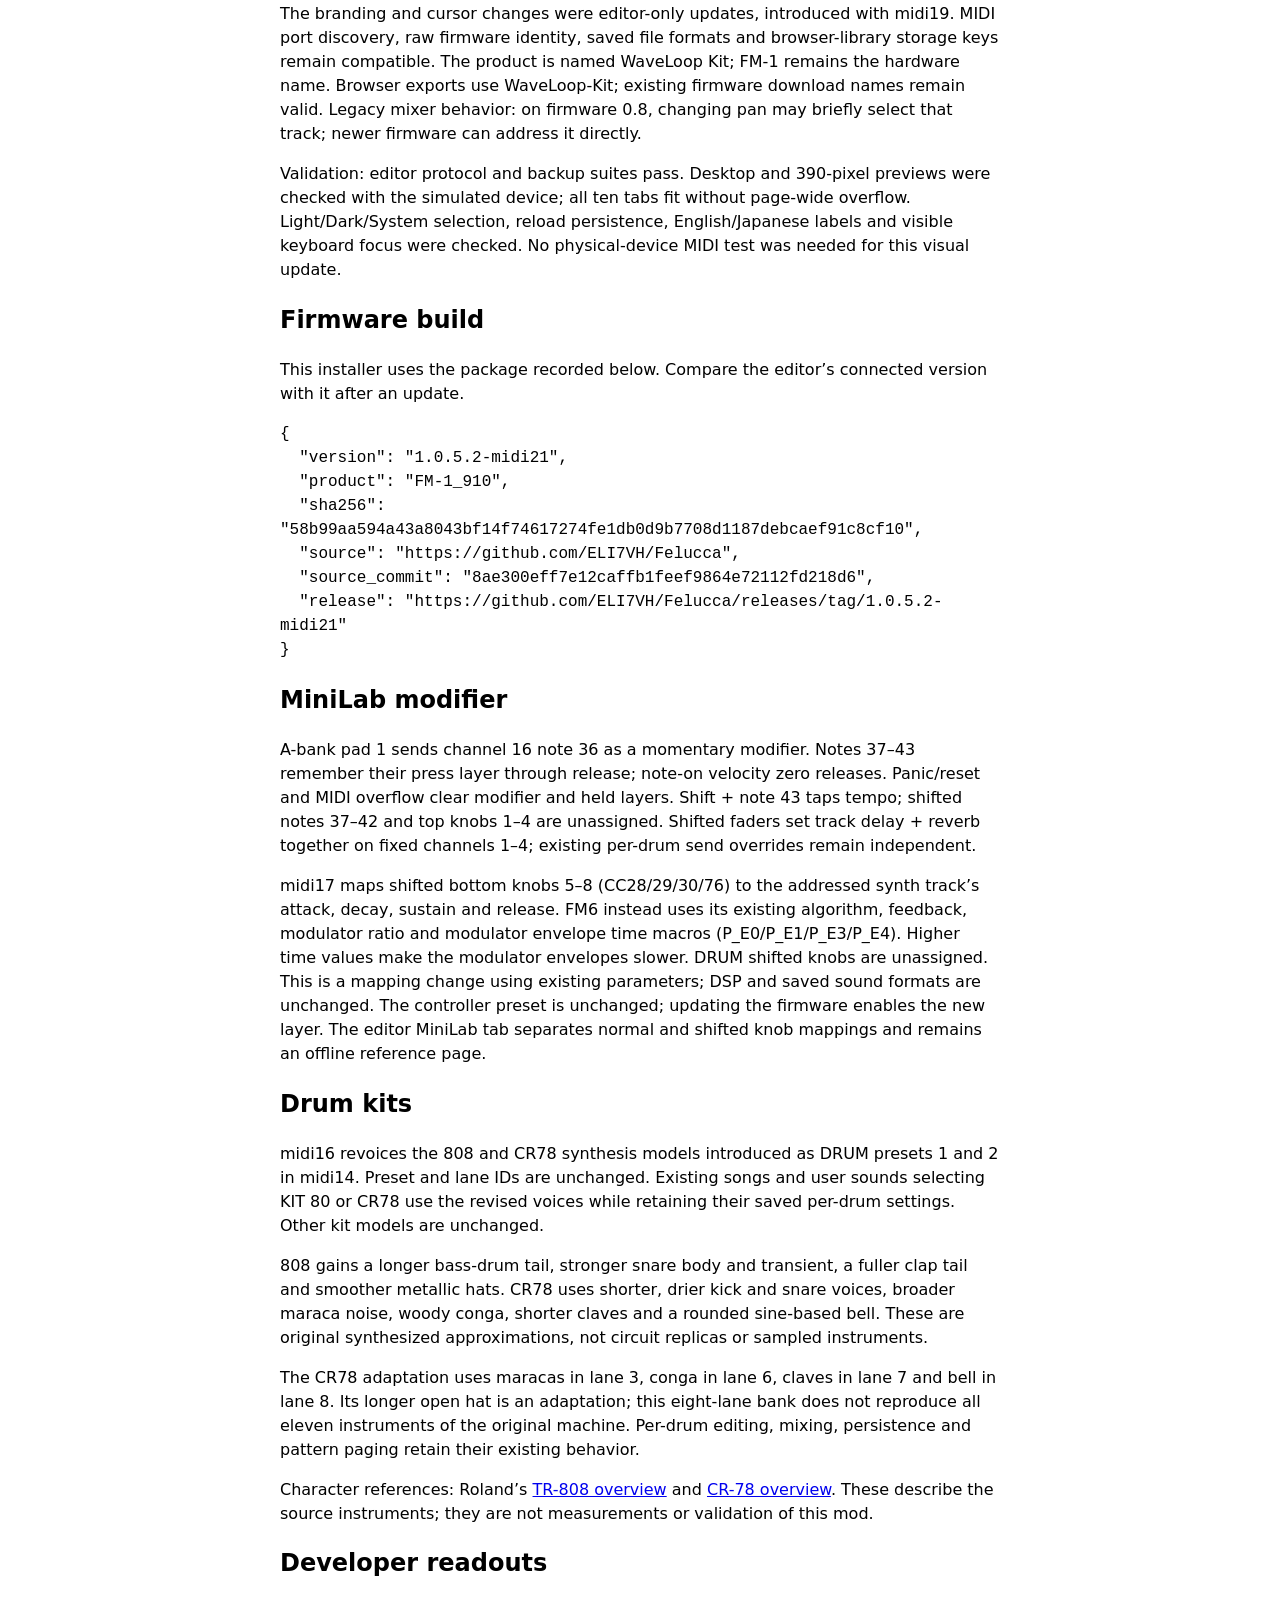
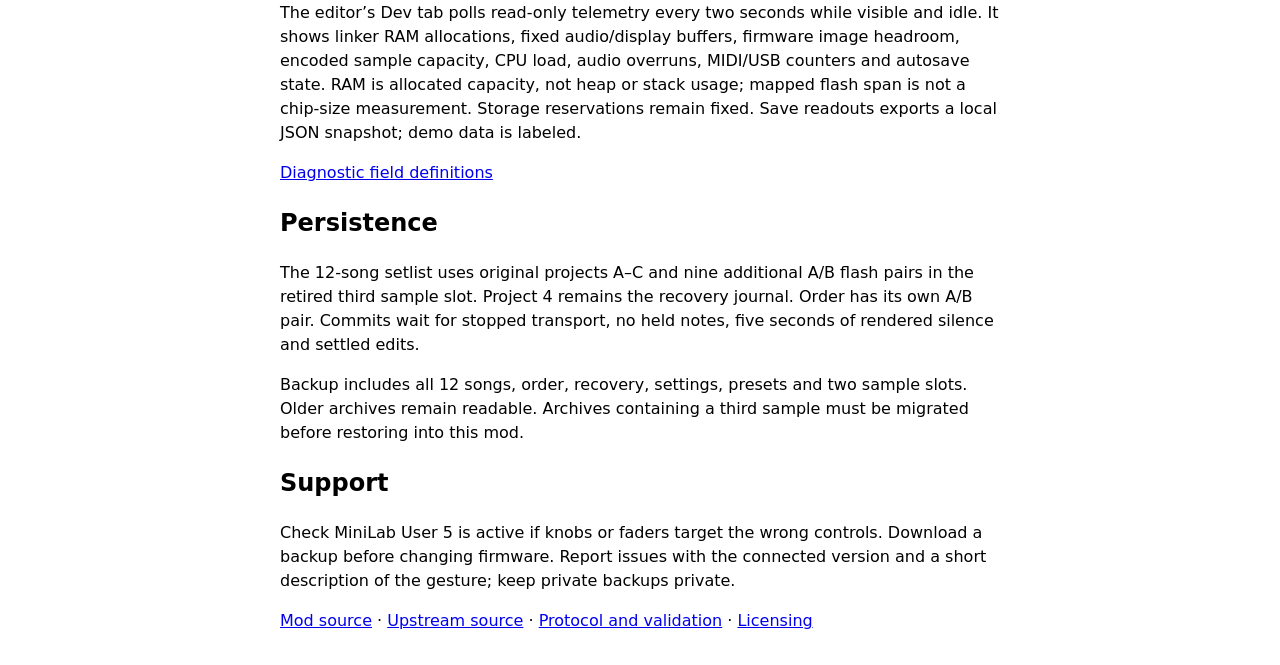
==== commit 9bf008ae: "Publish midi21 patch position line Co-Authored-By: Ana Iliovic <ana@thevii.app> [Codex, gpt-6, OpenA" ====
--- a/admin/index.html
+++ b/admin/index.html
@@ -1,6 +1,6 @@
 <!doctype html><html lang="en"><meta charset="utf-8"><meta name="viewport" content="width=device-width,initial-scale=1"><title>WaveLoop Kit · Build and support</title>
 <style>body{max-width:720px;margin:40px auto;padding:0 20px;font:16px/1.5 system-ui}pre{white-space:pre-wrap;overflow-wrap:anywhere}</style>
-<h1>WaveLoop Kit</h1><p>Build and support details</p><p><a href="../mod/">Controls and setup</a> · <a href="../webapp/editor/#settings">Editor settings</a></p><h2>midi20 Voice bank</h2><p>VOICE now offers 26 factory patches. WOW BASS, ROUND BASS, RUBBER BASS, DEEP BASS, REED BASS and LOW PULSE are retired. Their stored IDs (2, 4, 5, 6, 7 and 28) resolve to CHOIR AAH and are hidden from the editor, device and MiniLab preset browsing. The table keeps 32 raw slots so remaining patches, favorites and saved projects retain their numbering. A saved project keeps its own parameter values; removing a factory choice does not rewrite an existing sound. Other banks are unchanged.</p><p>Validation: preset-bank, UI, USB/DIN control-path, editor protocol and web suites pass. All 369 audio regression renders pass against reviewed baselines; only the six retired slots now match CHOIR AAH. The 26 retained VOICE records match their prior ID-and-parameter fingerprint. Legacy project tests restore the original parameters, mix and sequence for each retired ID. midi20 builds at 450396 bytes, with main RAM 94384 / 98304 bytes and DSP pool 330208 / 344064 bytes. Physical-device installation is verified separately by the connected version readout.</p><h2>midi19 Yama-bruh drums</h2><p>DRUM presets 3–10 append YB STANDARD, YB ELECTRO, YB POWER, YB BRUSH, YB ORCH, YB SYNTH, YB LATIN and YB LOFI. Their KIT values are 10–17; prior IDs are retained. Nine core sounds share the existing eight lanes: cowbell and GM cymbal notes share the BELL lane. Per-drum controls and sends still apply.</p><p>The fixed-point port follows <a href="https://github.com/lucian-labs/yama-bruh/blob/3eca861383e63e6c507c30402a204499faf79887/www/drum-worklet.js">Yama-bruh’s drum worklet at commit 3eca861</a>, including its bank overrides. TUNE moves both oscillators and the pitch sweep; TONE changes FM index; DECY changes amplitude decay; SNAP changes the sweep, click and clap burst width. These are synthesized adaptations, with no sample-slot use. The MIT notice is included in <a href="../firmware/LICENSES/MIT-YamaBruh.txt">the release license files</a> and Lucian Labs is credited on the device.</p><h2>midi18 branding</h2><p>Web Settings, the device menu and About now show WaveLoop FM-1. The device QR code opens this fork’s editor. Original Felucca credits remain visible.</p><h2>Sound banks</h2><p>midi12 appends 258 presets across ten synth banks, bringing each to 32. Original IDs and audio are retained. FM6 presets use the existing eight operator patches with new macro voicings. SAMPLE, SLICE and DRUM banks retain their existing entries. Preset renders are checked for clipping, DC, release tails and voice limits.</p>
+<h1>WaveLoop Kit</h1><p>Build and support details</p><p><a href="../mod/">Controls and setup</a> · <a href="../webapp/editor/#settings">Editor settings</a></p><h2>midi21 patch-position line</h2><p>The display’s final row (y = 239) shows the selected track’s position in its current engine bank. The theme-colored fill grows from left to right, reaching full width at the final sound. Its order matches MiniLab browsing: factory aliases are skipped and matching user presets follow the factory sounds. It redraws after every view and popup; the existing layout coordinates and content heights are unchanged. No new frame buffer is allocated.</p><p>Validation: all UI tests pass, including eight focused pixel checks for the exact row, first/middle/last positions, shorter-line clearing, all themes, skipped aliases, track switches, user presets and all view-return paths. The renderer checks 120 screens across ten palettes plus the page/value sweep, with zero layout, grayscale or alignment failures. Build size is 450632 bytes; main RAM remains 94384 / 98304 bytes and DSP pool 330208 / 344064 bytes. These are host-render and build checks; physical-screen verification follows installation.</p><h2>midi20 Voice bank</h2><p>VOICE now offers 26 factory patches. WOW BASS, ROUND BASS, RUBBER BASS, DEEP BASS, REED BASS and LOW PULSE are retired. Their stored IDs (2, 4, 5, 6, 7 and 28) resolve to CHOIR AAH and are hidden from the editor, device and MiniLab preset browsing. The table keeps 32 raw slots so remaining patches, favorites and saved projects retain their numbering. A saved project keeps its own parameter values; removing a factory choice does not rewrite an existing sound. Other banks are unchanged.</p><p>Validation: preset-bank, UI, USB/DIN control-path, editor protocol and web suites pass. All 369 audio regression renders pass against reviewed baselines; only the six retired slots now match CHOIR AAH. The 26 retained VOICE records match their prior ID-and-parameter fingerprint. Legacy project tests restore the original parameters, mix and sequence for each retired ID. midi20 builds at 450396 bytes, with main RAM 94384 / 98304 bytes and DSP pool 330208 / 344064 bytes. Physical-device installation is verified separately by the connected version readout.</p><h2>midi19 Yama-bruh drums</h2><p>DRUM presets 3–10 append YB STANDARD, YB ELECTRO, YB POWER, YB BRUSH, YB ORCH, YB SYNTH, YB LATIN and YB LOFI. Their KIT values are 10–17; prior IDs are retained. Nine core sounds share the existing eight lanes: cowbell and GM cymbal notes share the BELL lane. Per-drum controls and sends still apply.</p><p>The fixed-point port follows <a href="https://github.com/lucian-labs/yama-bruh/blob/3eca861383e63e6c507c30402a204499faf79887/www/drum-worklet.js">Yama-bruh’s drum worklet at commit 3eca861</a>, including its bank overrides. TUNE moves both oscillators and the pitch sweep; TONE changes FM index; DECY changes amplitude decay; SNAP changes the sweep, click and clap burst width. These are synthesized adaptations, with no sample-slot use. The MIT notice is included in <a href="../firmware/LICENSES/MIT-YamaBruh.txt">the release license files</a> and Lucian Labs is credited on the device.</p><h2>midi18 branding</h2><p>Web Settings, the device menu and About now show WaveLoop FM-1. The device QR code opens this fork’s editor. Original Felucca credits remain visible.</p><h2>Sound banks</h2><p>midi12 appends 258 presets across ten synth banks, bringing each to 32. Original IDs and audio are retained. FM6 presets use the existing eight operator patches with new macro voicings. SAMPLE, SLICE and DRUM banks retain their existing entries. Preset renders are checked for clipping, DC, release tails and voice limits.</p>
 <h2>midi19 validation</h2>
 <ul><li>All 72 voices pass comparison with the pinned JavaScript worklet. Maximum total-variation differences in normalized energy distribution: 0.000567 over time, 0.000065 across frequency; maximum gain difference: 0.00238 dB. This validates the Yama-bruh port, not Yamaha hardware.</li><li>Signed-overflow/divide-by-zero sanitizer checks pass the tested control corners. All 353 prior golden renders remain unchanged; 16 new renders bring the total to 369, with zero health, voice/routing, CPU-budget or crash failures.</li><li>Available host checks pass. Browser-emulator checks need Emscripten; PHYS reference checks need DaisySP. Both were skipped. The optional official-V15 restore check lacked its firmware fixture.</li></ul>
 <p>The target scanner now checks whether a backward jump forms a reachable loop, fixing a false positive from cold code placed after a return. Predicated branches/returns and unresolved indirect branches remain conservative. Existing budgets pass: <code>drum_render</code> 77/86; new <code>dv_yama_run</code> measures 194. These weighted instruction estimates are not cycle counts.</p>
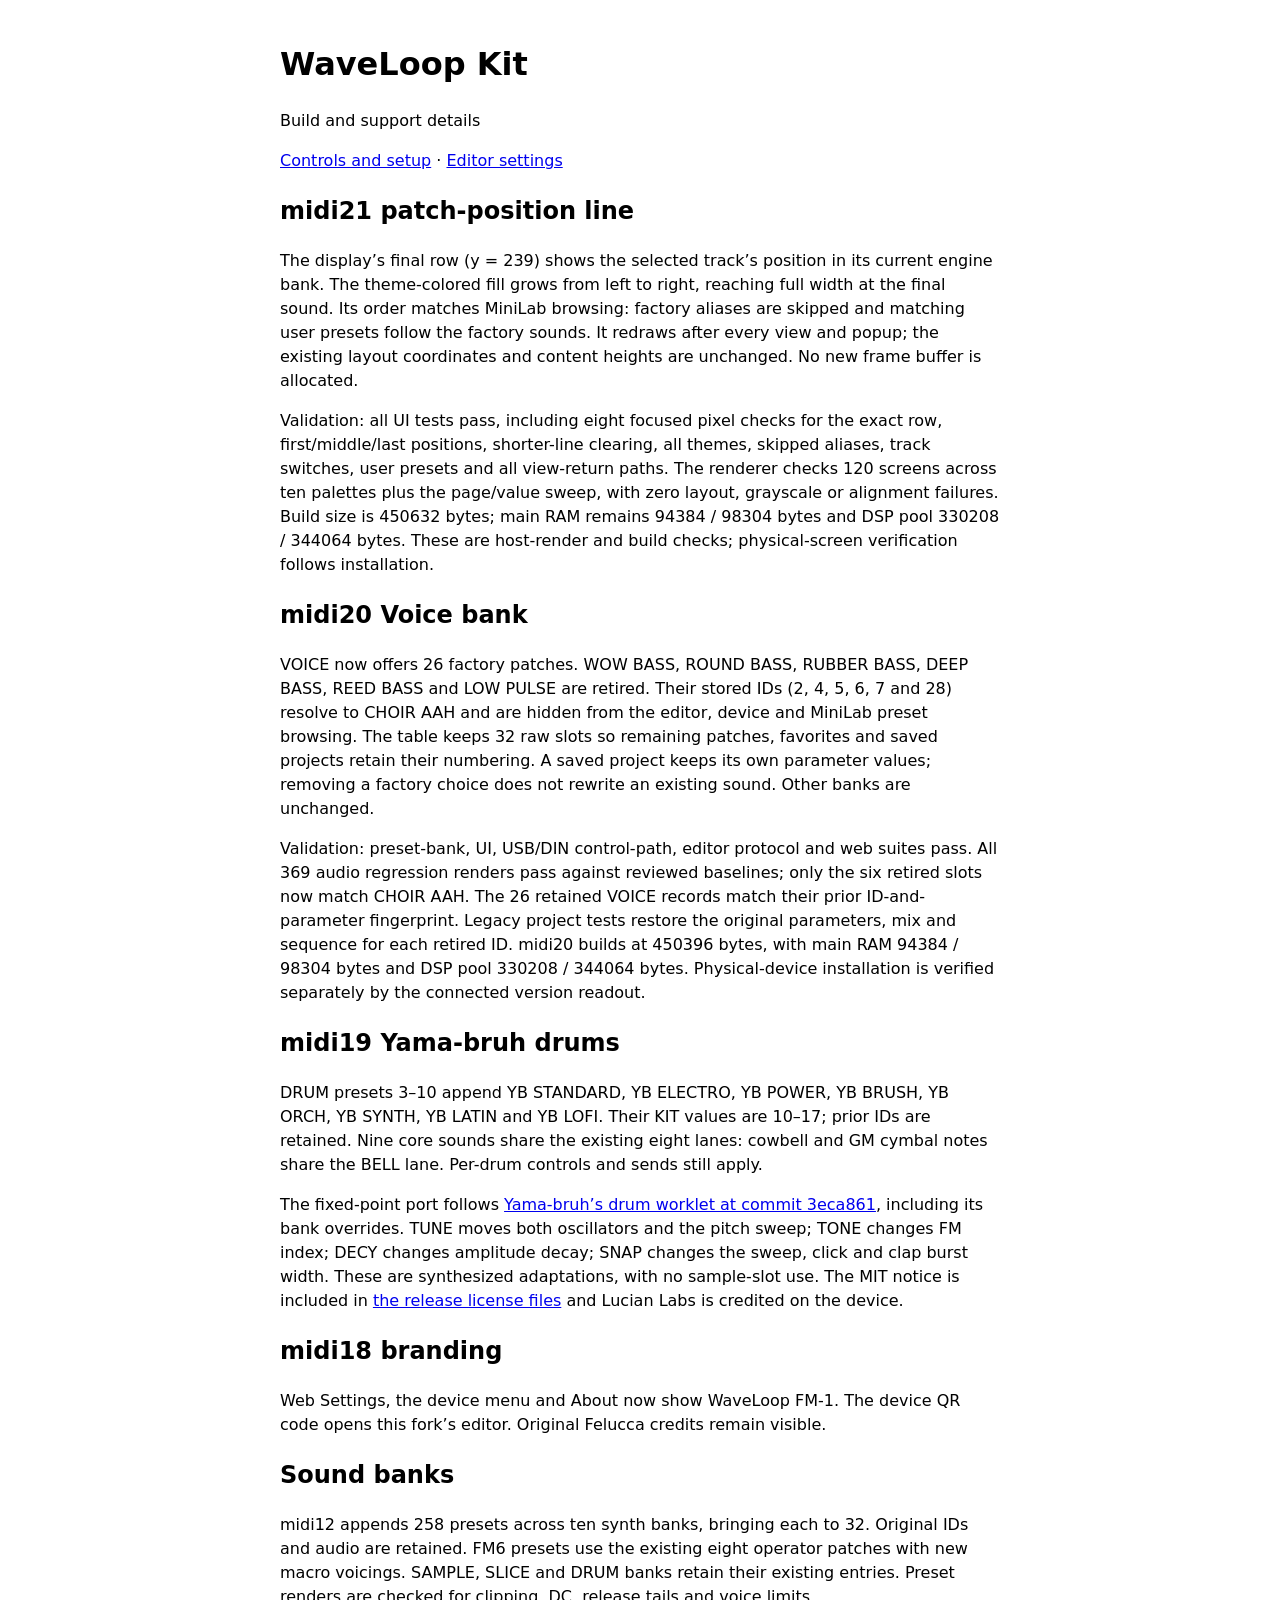
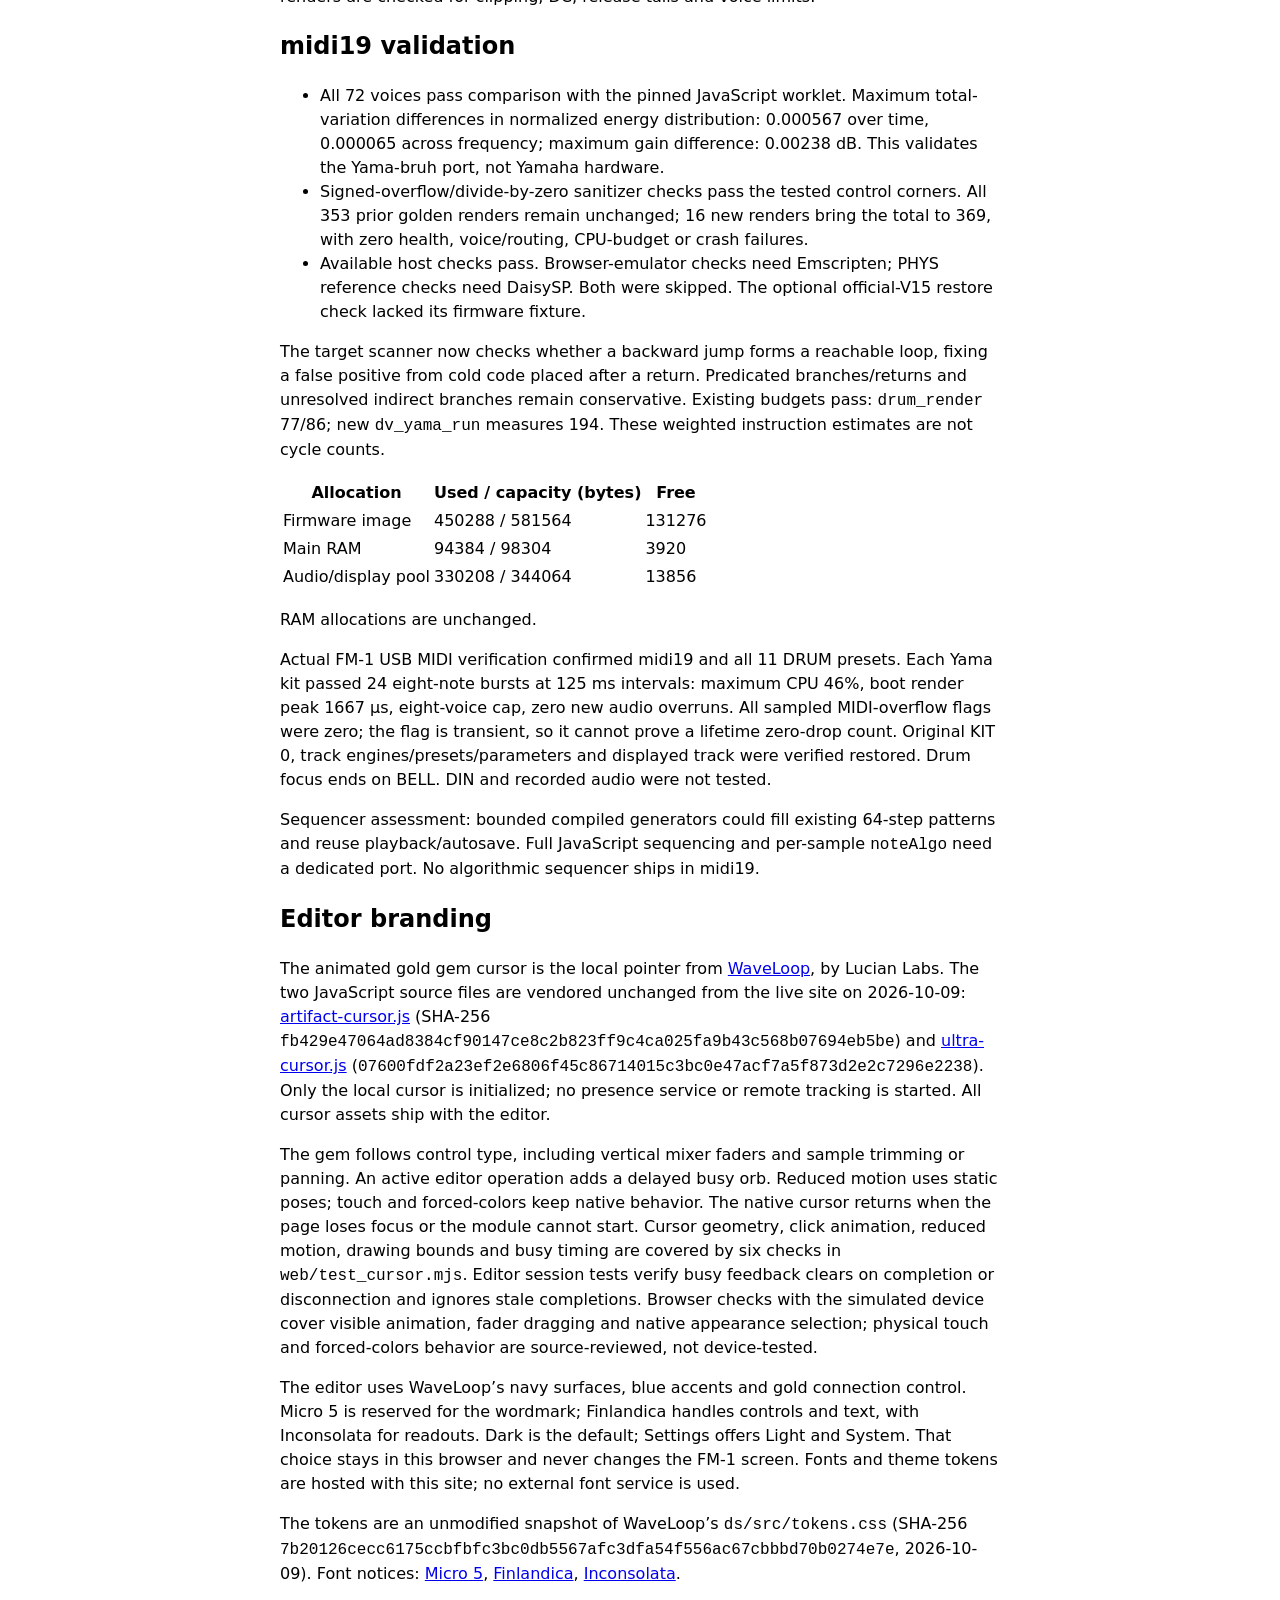
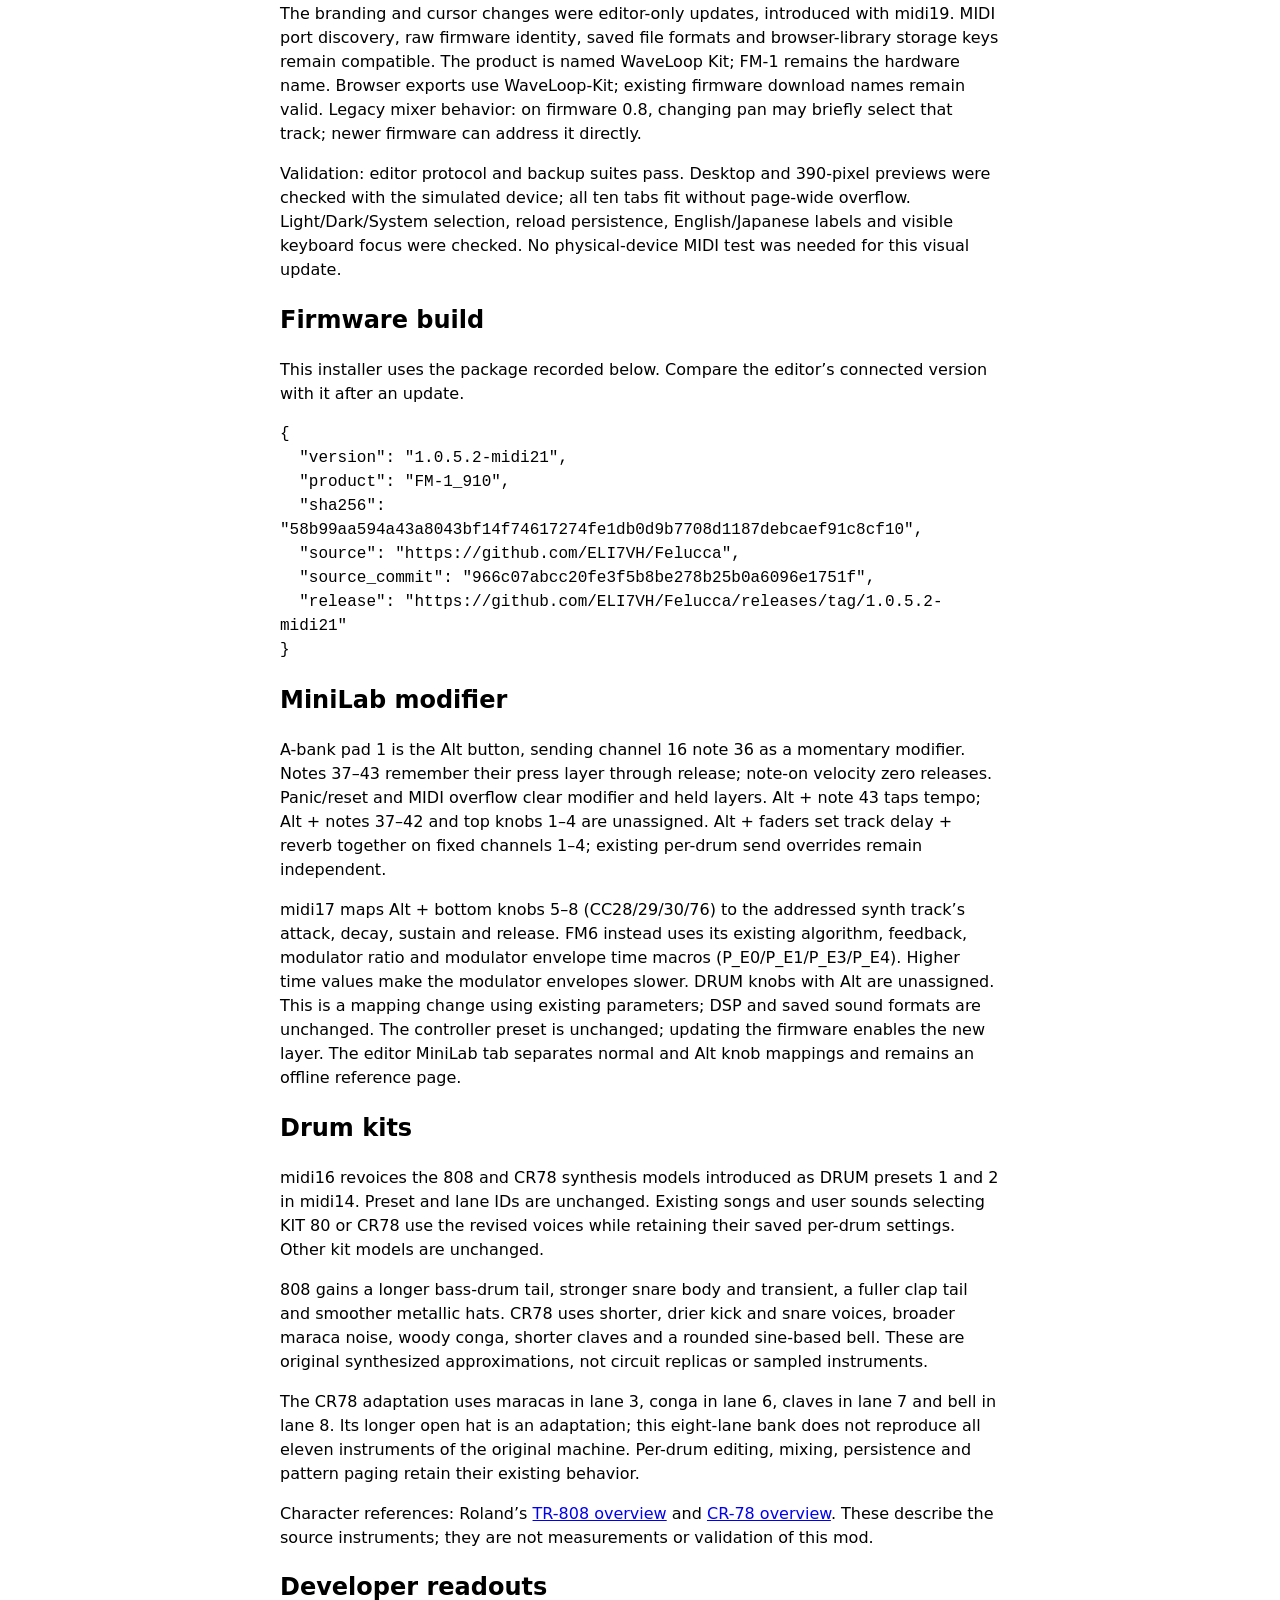
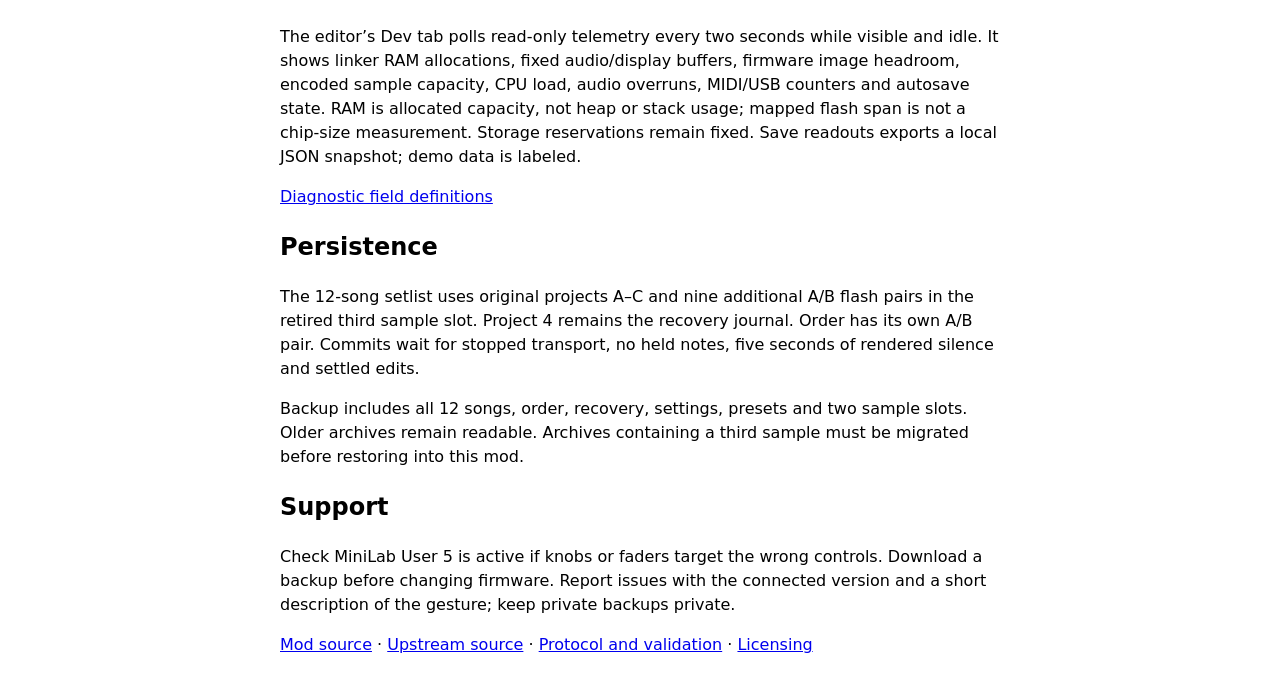
==== commit 8e3965ab: "Publish Alt button naming in MiniLab mappings Co-Authored-By: Ana Iliovic <ana@thevii.app> [Codex, g" ====
--- a/admin/index.html
+++ b/admin/index.html
@@ -8,7 +8,7 @@
 <p>Actual FM-1 USB MIDI verification confirmed midi19 and all 11 DRUM presets. Each Yama kit passed 24 eight-note bursts at 125 ms intervals: maximum CPU 46%, boot render peak 1667 µs, eight-voice cap, zero new audio overruns. All sampled MIDI-overflow flags were zero; the flag is transient, so it cannot prove a lifetime zero-drop count. Original KIT 0, track engines/presets/parameters and displayed track were verified restored. Drum focus ends on BELL. DIN and recorded audio were not tested.</p>
 <p>Sequencer assessment: bounded compiled generators could fill existing 64-step patterns and reuse playback/autosave. Full JavaScript sequencing and per-sample <code>noteAlgo</code> need a dedicated port. No algorithmic sequencer ships in midi19.</p>
 <h2 id="editor-brand">Editor branding</h2><p>The animated gold gem cursor is the local pointer from <a href="https://waveloop.app/">WaveLoop</a>, by Lucian Labs. The two JavaScript source files are vendored unchanged from the live site on 2026-10-09: <a href="https://waveloop.app/artifact-cursor.js">artifact-cursor.js</a> (SHA-256 <code>fb429e47064ad8384cf90147ce8c2b823ff9c4ca025fa9b43c568b07694eb5be</code>) and <a href="https://waveloop.app/ultra-cursor.js">ultra-cursor.js</a> (<code>07600fdf2a23ef2e6806f45c86714015c3bc0e47acf7a5f873d2e2c7296e2238</code>). Only the local cursor is initialized; no presence service or remote tracking is started. All cursor assets ship with the editor.</p><p>The gem follows control type, including vertical mixer faders and sample trimming or panning. An active editor operation adds a delayed busy orb. Reduced motion uses static poses; touch and forced-colors keep native behavior. The native cursor returns when the page loses focus or the module cannot start. Cursor geometry, click animation, reduced motion, drawing bounds and busy timing are covered by six checks in <code>web/test_cursor.mjs</code>. Editor session tests verify busy feedback clears on completion or disconnection and ignores stale completions. Browser checks with the simulated device cover visible animation, fader dragging and native appearance selection; physical touch and forced-colors behavior are source-reviewed, not device-tested.</p><p>The editor uses WaveLoop’s navy surfaces, blue accents and gold connection control. Micro 5 is reserved for the wordmark; Finlandica handles controls and text, with Inconsolata for readouts. Dark is the default; Settings offers Light and System. That choice stays in this browser and never changes the FM-1 screen. Fonts and theme tokens are hosted with this site; no external font service is used.</p><p>The tokens are an unmodified snapshot of WaveLoop’s <code>ds/src/tokens.css</code> (SHA-256 <code>7b20126cecc6175ccbfbfc3bc0db5567afc3dfa54f556ac67cbbbd70b0274e7e</code>, 2026-10-09). Font notices: <a href="../webapp/editor/brand/OFL-Micro5.txt">Micro 5</a>, <a href="../webapp/editor/brand/OFL-Finlandica.txt">Finlandica</a>, <a href="../webapp/editor/brand/OFL-Inconsolata.txt">Inconsolata</a>.</p><p>The branding and cursor changes were editor-only updates, introduced with midi19. MIDI port discovery, raw firmware identity, saved file formats and browser-library storage keys remain compatible. The product is named WaveLoop Kit; FM-1 remains the hardware name. Browser exports use WaveLoop-Kit; existing firmware download names remain valid. Legacy mixer behavior: on firmware 0.8, changing pan may briefly select that track; newer firmware can address it directly.</p><p>Validation: editor protocol and backup suites pass. Desktop and 390-pixel previews were checked with the simulated device; all ten tabs fit without page-wide overflow. Light/Dark/System selection, reload persistence, English/Japanese labels and visible keyboard focus were checked. No physical-device MIDI test was needed for this visual update.</p><h2>Firmware build</h2><p>This installer uses the package recorded below. Compare the editor’s connected version with it after an update.</p><pre id="build">Reading build information…</pre>
-<h2>MiniLab modifier</h2><p>A-bank pad 1 sends channel 16 note 36 as a momentary modifier. Notes 37–43 remember their press layer through release; note-on velocity zero releases. Panic/reset and MIDI overflow clear modifier and held layers. Shift + note 43 taps tempo; shifted notes 37–42 and top knobs 1–4 are unassigned. Shifted faders set track delay + reverb together on fixed channels 1–4; existing per-drum send overrides remain independent.</p><p>midi17 maps shifted bottom knobs 5–8 (CC28/29/30/76) to the addressed synth track’s attack, decay, sustain and release. FM6 instead uses its existing algorithm, feedback, modulator ratio and modulator envelope time macros (P_E0/P_E1/P_E3/P_E4). Higher time values make the modulator envelopes slower. DRUM shifted knobs are unassigned. This is a mapping change using existing parameters; DSP and saved sound formats are unchanged. The controller preset is unchanged; updating the firmware enables the new layer. The editor MiniLab tab separates normal and shifted knob mappings and remains an offline reference page.</p><h2>Drum kits</h2><p>midi16 revoices the 808 and CR78 synthesis models introduced as DRUM presets 1 and 2 in midi14. Preset and lane IDs are unchanged. Existing songs and user sounds selecting KIT 80 or CR78 use the revised voices while retaining their saved per-drum settings. Other kit models are unchanged.</p><p>808 gains a longer bass-drum tail, stronger snare body and transient, a fuller clap tail and smoother metallic hats. CR78 uses shorter, drier kick and snare voices, broader maraca noise, woody conga, shorter claves and a rounded sine-based bell. These are original synthesized approximations, not circuit replicas or sampled instruments.</p><p>The CR78 adaptation uses maracas in lane 3, conga in lane 6, claves in lane 7 and bell in lane 8. Its longer open hat is an adaptation; this eight-lane bank does not reproduce all eleven instruments of the original machine. Per-drum editing, mixing, persistence and pattern paging retain their existing behavior.</p><p>Character references: Roland’s <a href="https://www.roland.com/FI/products/rc_tr-808/">TR-808 overview</a> and <a href="https://www.roland.com/us/products/rc_cr-78/">CR-78 overview</a>. These describe the source instruments; they are not measurements or validation of this mod.</p><h2>Developer readouts</h2><p>The editor’s Dev tab polls read-only telemetry every two seconds while visible and idle. It shows linker RAM allocations, fixed audio/display buffers, firmware image headroom, encoded sample capacity, CPU load, audio overruns, MIDI/USB counters and autosave state. RAM is allocated capacity, not heap or stack usage; mapped flash span is not a chip-size measurement. Storage reservations remain fixed. Save readouts exports a local JSON snapshot; demo data is labeled.</p><p><a href="../docs/EDITOR_PROTOCOL.md">Diagnostic field definitions</a></p><h2>Persistence</h2><p>The 12-song setlist uses original projects A–C and nine additional A/B flash pairs in the retired third sample slot. Project 4 remains the recovery journal. Order has its own A/B pair. Commits wait for stopped transport, no held notes, five seconds of rendered silence and settled edits.</p>
+<h2>MiniLab modifier</h2><p>A-bank pad 1 is the Alt button, sending channel 16 note 36 as a momentary modifier. Notes 37–43 remember their press layer through release; note-on velocity zero releases. Panic/reset and MIDI overflow clear modifier and held layers. Alt + note 43 taps tempo; Alt + notes 37–42 and top knobs 1–4 are unassigned. Alt + faders set track delay + reverb together on fixed channels 1–4; existing per-drum send overrides remain independent.</p><p>midi17 maps Alt + bottom knobs 5–8 (CC28/29/30/76) to the addressed synth track’s attack, decay, sustain and release. FM6 instead uses its existing algorithm, feedback, modulator ratio and modulator envelope time macros (P_E0/P_E1/P_E3/P_E4). Higher time values make the modulator envelopes slower. DRUM knobs with Alt are unassigned. This is a mapping change using existing parameters; DSP and saved sound formats are unchanged. The controller preset is unchanged; updating the firmware enables the new layer. The editor MiniLab tab separates normal and Alt knob mappings and remains an offline reference page.</p><h2>Drum kits</h2><p>midi16 revoices the 808 and CR78 synthesis models introduced as DRUM presets 1 and 2 in midi14. Preset and lane IDs are unchanged. Existing songs and user sounds selecting KIT 80 or CR78 use the revised voices while retaining their saved per-drum settings. Other kit models are unchanged.</p><p>808 gains a longer bass-drum tail, stronger snare body and transient, a fuller clap tail and smoother metallic hats. CR78 uses shorter, drier kick and snare voices, broader maraca noise, woody conga, shorter claves and a rounded sine-based bell. These are original synthesized approximations, not circuit replicas or sampled instruments.</p><p>The CR78 adaptation uses maracas in lane 3, conga in lane 6, claves in lane 7 and bell in lane 8. Its longer open hat is an adaptation; this eight-lane bank does not reproduce all eleven instruments of the original machine. Per-drum editing, mixing, persistence and pattern paging retain their existing behavior.</p><p>Character references: Roland’s <a href="https://www.roland.com/FI/products/rc_tr-808/">TR-808 overview</a> and <a href="https://www.roland.com/us/products/rc_cr-78/">CR-78 overview</a>. These describe the source instruments; they are not measurements or validation of this mod.</p><h2>Developer readouts</h2><p>The editor’s Dev tab polls read-only telemetry every two seconds while visible and idle. It shows linker RAM allocations, fixed audio/display buffers, firmware image headroom, encoded sample capacity, CPU load, audio overruns, MIDI/USB counters and autosave state. RAM is allocated capacity, not heap or stack usage; mapped flash span is not a chip-size measurement. Storage reservations remain fixed. Save readouts exports a local JSON snapshot; demo data is labeled.</p><p><a href="../docs/EDITOR_PROTOCOL.md">Diagnostic field definitions</a></p><h2>Persistence</h2><p>The 12-song setlist uses original projects A–C and nine additional A/B flash pairs in the retired third sample slot. Project 4 remains the recovery journal. Order has its own A/B pair. Commits wait for stopped transport, no held notes, five seconds of rendered silence and settled edits.</p>
 <p>Backup includes all 12 songs, order, recovery, settings, presets and two sample slots. Older archives remain readable. Archives containing a third sample must be migrated before restoring into this mod.</p>
 <h2>Support</h2><p>Check MiniLab User 5 is active if knobs or faders target the wrong controls. Download a backup before changing firmware. Report issues with the connected version and a short description of the gesture; keep private backups private.</p>
 <p><a href="https://github.com/ELI7VH/Felucca">Mod source</a> · <a href="https://github.com/hugelton/Felucca">Upstream source</a> · <a href="../docs/MIDI-IMPLEMENTATION.md">Protocol and validation</a> · <a href="../firmware/LICENSING.md">Licensing</a></p>
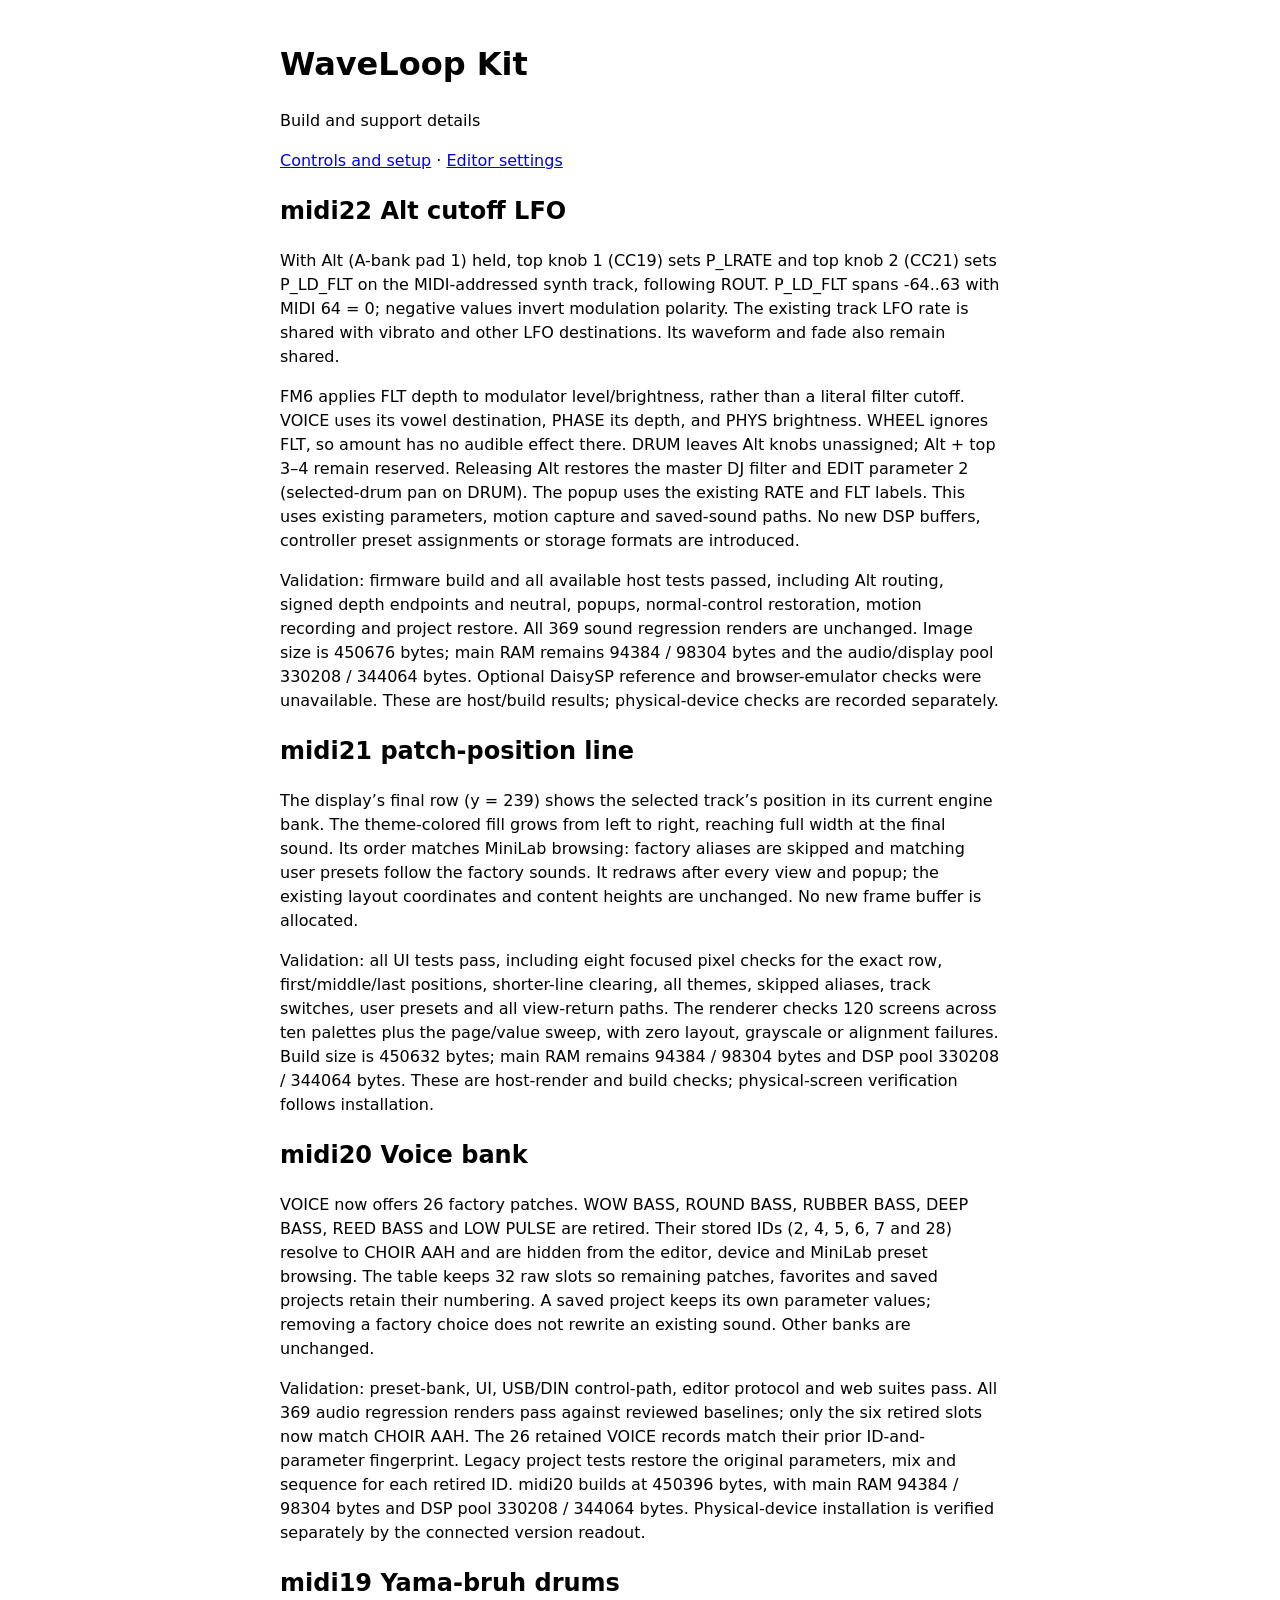
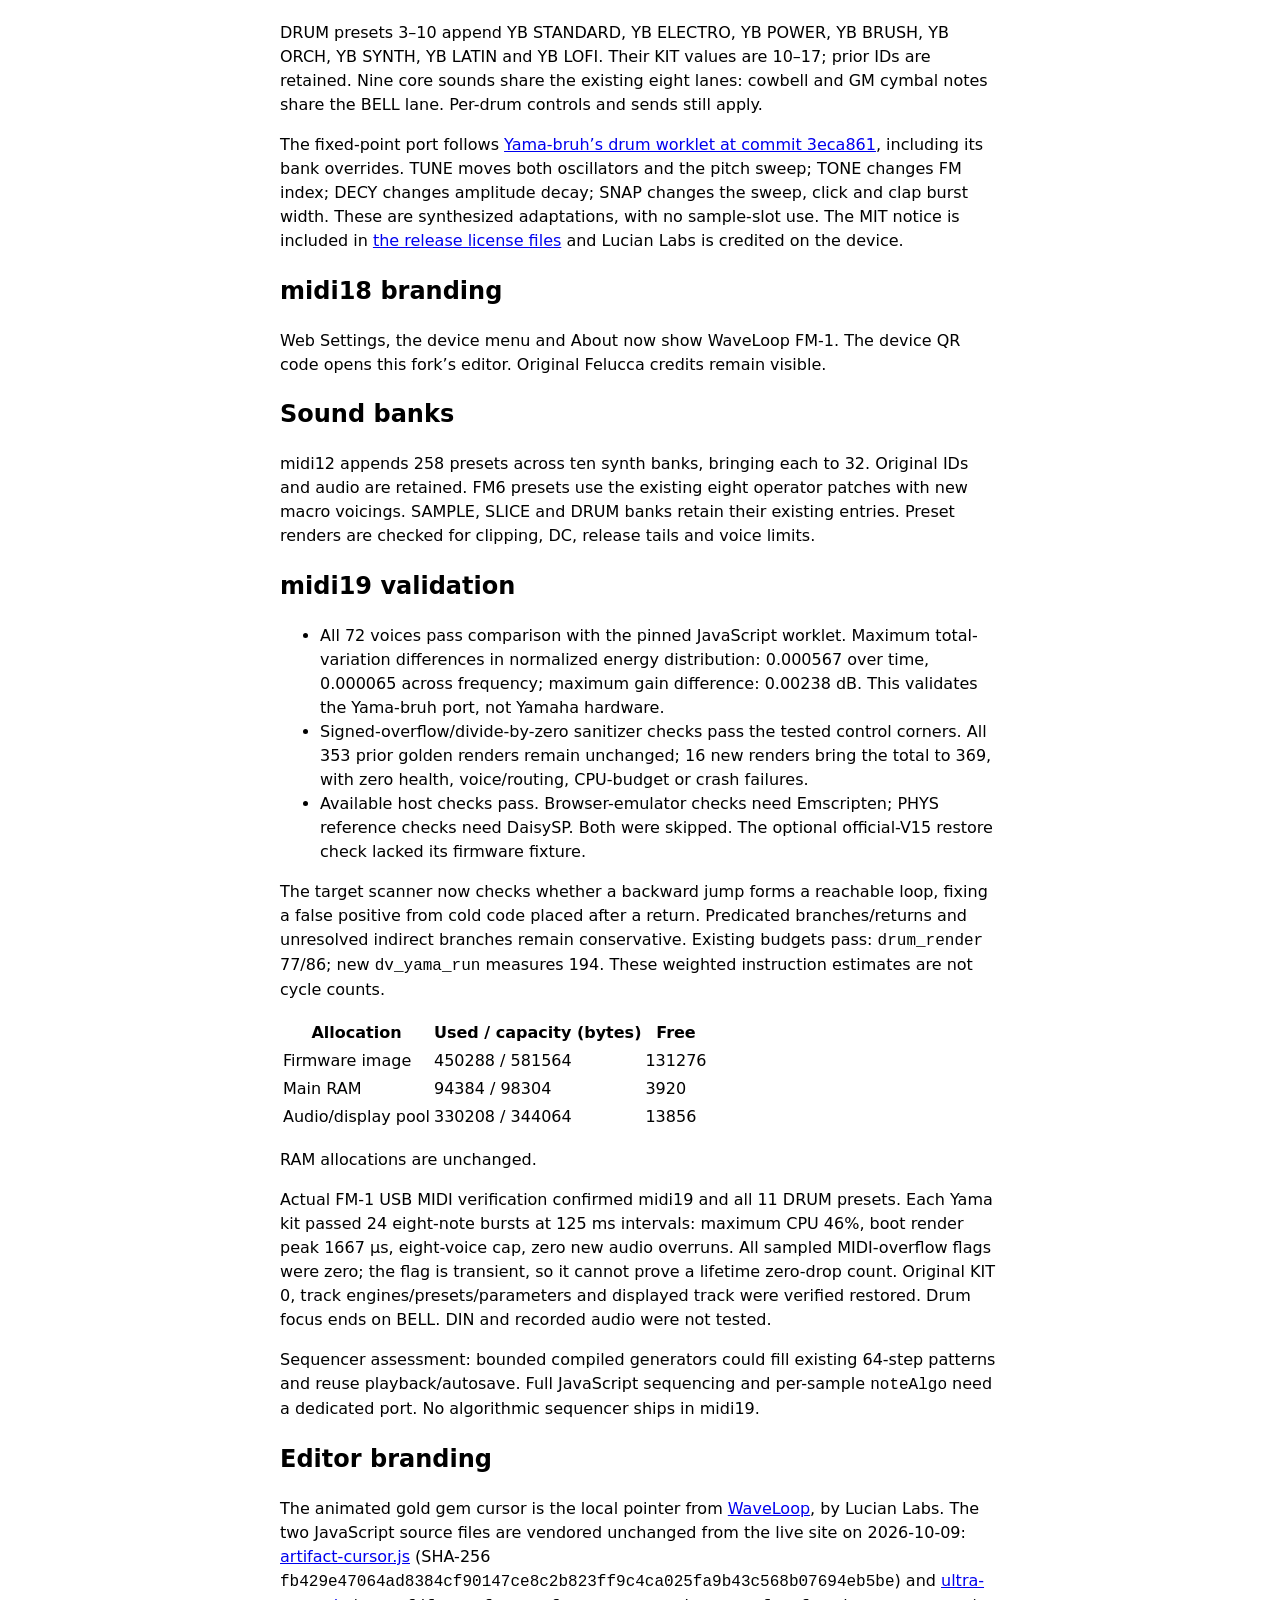
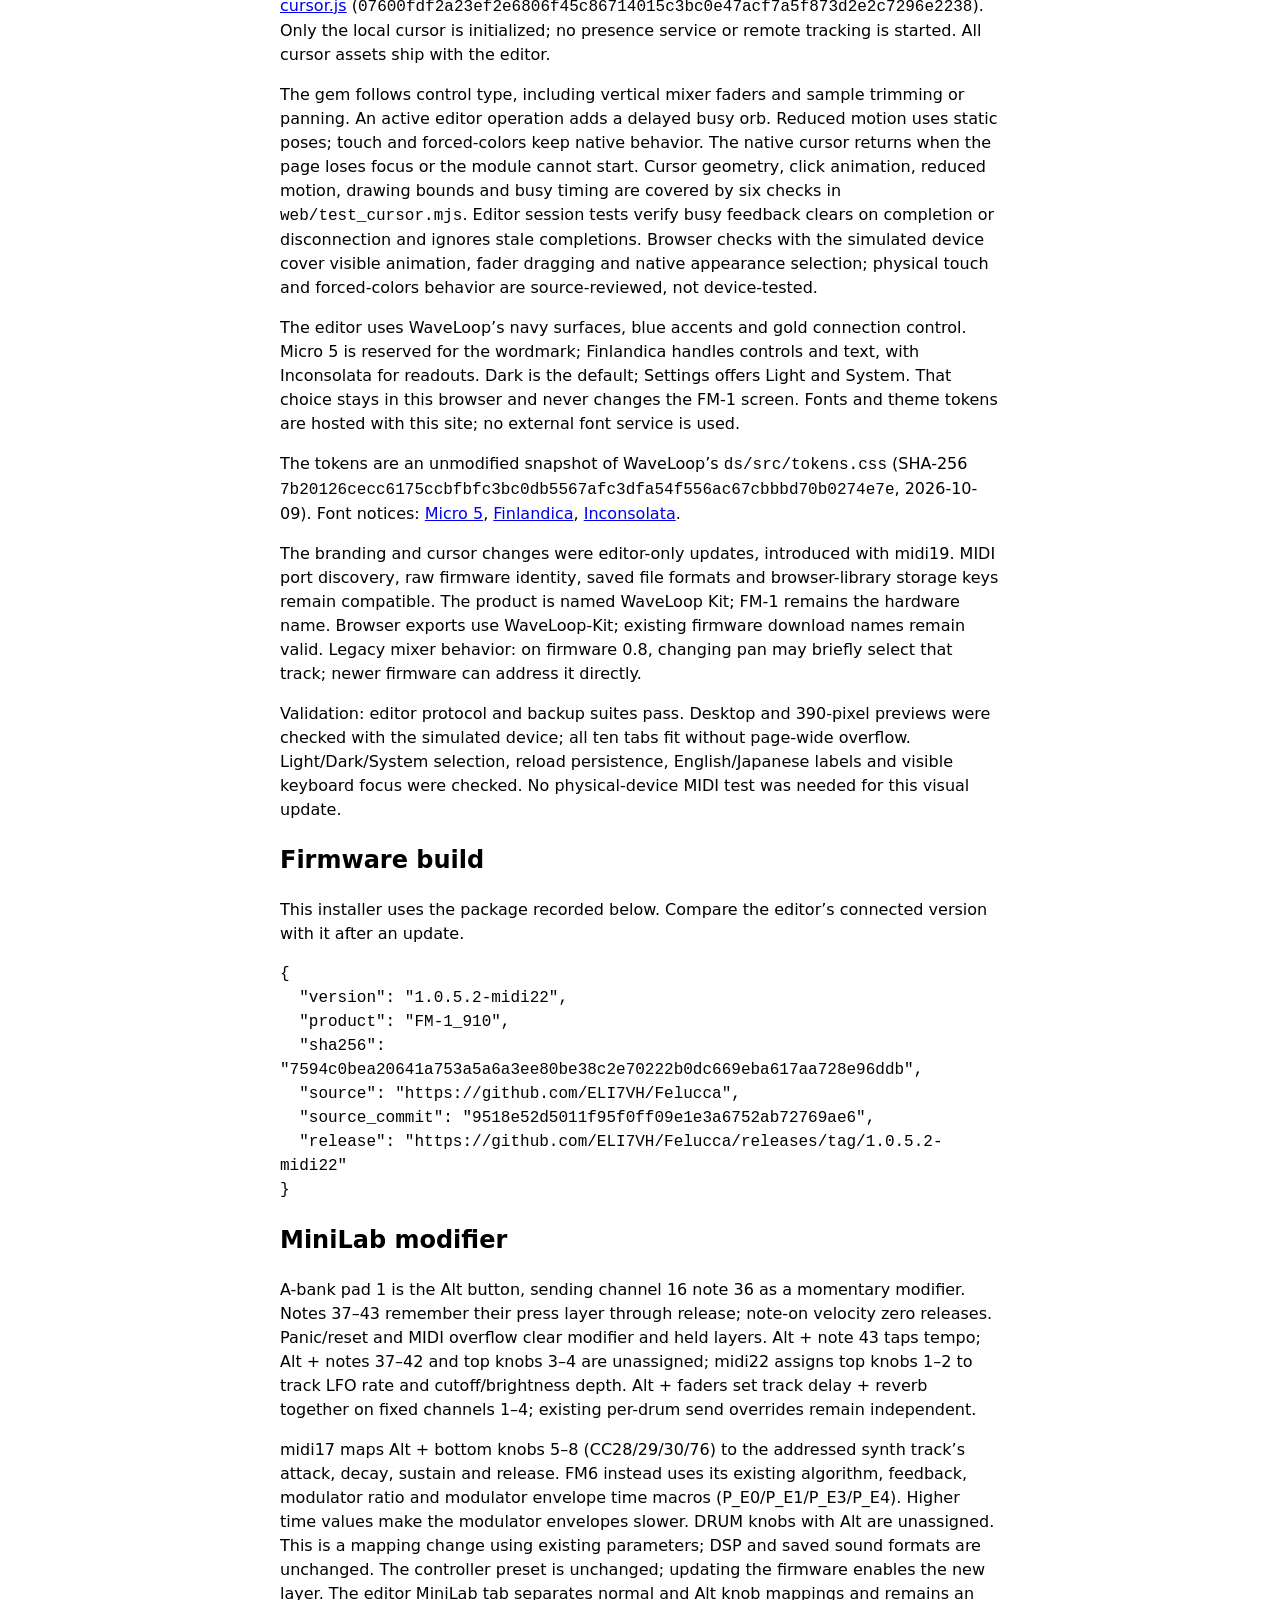
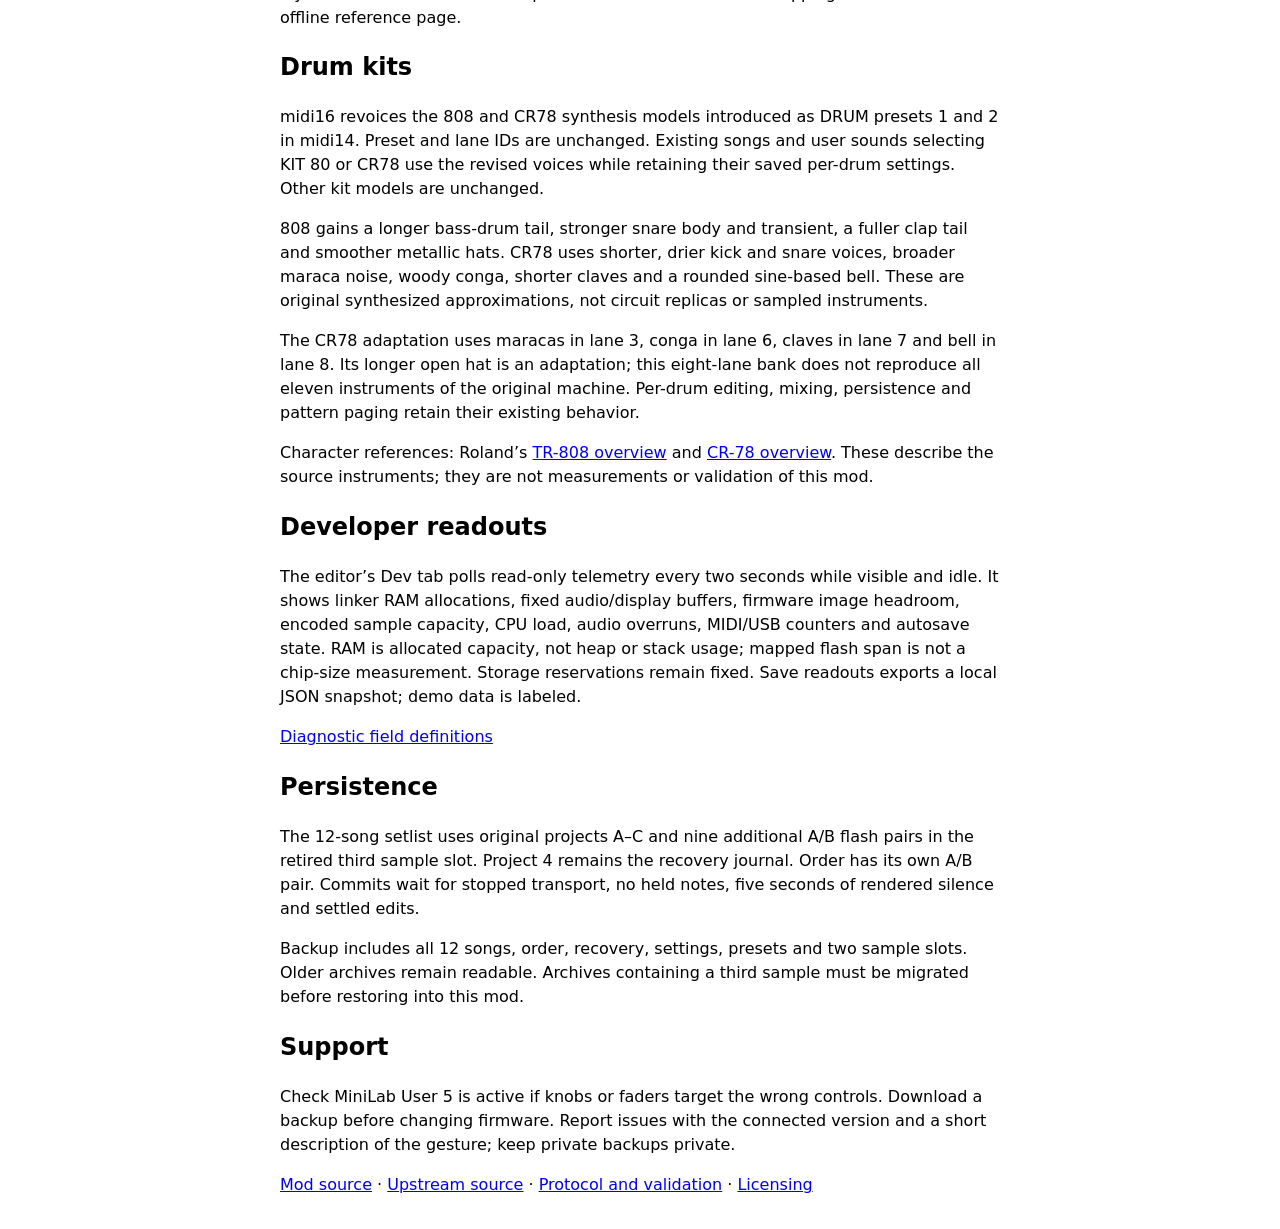
==== commit 508c36eb: "Publish midi22 Alt filter LFO controls Co-Authored-By: Ana Iliovic <ana@thevii.app> [Codex, gpt-6, O" ====
--- a/admin/index.html
+++ b/admin/index.html
@@ -1,6 +1,6 @@
 <!doctype html><html lang="en"><meta charset="utf-8"><meta name="viewport" content="width=device-width,initial-scale=1"><title>WaveLoop Kit · Build and support</title>
 <style>body{max-width:720px;margin:40px auto;padding:0 20px;font:16px/1.5 system-ui}pre{white-space:pre-wrap;overflow-wrap:anywhere}</style>
-<h1>WaveLoop Kit</h1><p>Build and support details</p><p><a href="../mod/">Controls and setup</a> · <a href="../webapp/editor/#settings">Editor settings</a></p><h2>midi21 patch-position line</h2><p>The display’s final row (y = 239) shows the selected track’s position in its current engine bank. The theme-colored fill grows from left to right, reaching full width at the final sound. Its order matches MiniLab browsing: factory aliases are skipped and matching user presets follow the factory sounds. It redraws after every view and popup; the existing layout coordinates and content heights are unchanged. No new frame buffer is allocated.</p><p>Validation: all UI tests pass, including eight focused pixel checks for the exact row, first/middle/last positions, shorter-line clearing, all themes, skipped aliases, track switches, user presets and all view-return paths. The renderer checks 120 screens across ten palettes plus the page/value sweep, with zero layout, grayscale or alignment failures. Build size is 450632 bytes; main RAM remains 94384 / 98304 bytes and DSP pool 330208 / 344064 bytes. These are host-render and build checks; physical-screen verification follows installation.</p><h2>midi20 Voice bank</h2><p>VOICE now offers 26 factory patches. WOW BASS, ROUND BASS, RUBBER BASS, DEEP BASS, REED BASS and LOW PULSE are retired. Their stored IDs (2, 4, 5, 6, 7 and 28) resolve to CHOIR AAH and are hidden from the editor, device and MiniLab preset browsing. The table keeps 32 raw slots so remaining patches, favorites and saved projects retain their numbering. A saved project keeps its own parameter values; removing a factory choice does not rewrite an existing sound. Other banks are unchanged.</p><p>Validation: preset-bank, UI, USB/DIN control-path, editor protocol and web suites pass. All 369 audio regression renders pass against reviewed baselines; only the six retired slots now match CHOIR AAH. The 26 retained VOICE records match their prior ID-and-parameter fingerprint. Legacy project tests restore the original parameters, mix and sequence for each retired ID. midi20 builds at 450396 bytes, with main RAM 94384 / 98304 bytes and DSP pool 330208 / 344064 bytes. Physical-device installation is verified separately by the connected version readout.</p><h2>midi19 Yama-bruh drums</h2><p>DRUM presets 3–10 append YB STANDARD, YB ELECTRO, YB POWER, YB BRUSH, YB ORCH, YB SYNTH, YB LATIN and YB LOFI. Their KIT values are 10–17; prior IDs are retained. Nine core sounds share the existing eight lanes: cowbell and GM cymbal notes share the BELL lane. Per-drum controls and sends still apply.</p><p>The fixed-point port follows <a href="https://github.com/lucian-labs/yama-bruh/blob/3eca861383e63e6c507c30402a204499faf79887/www/drum-worklet.js">Yama-bruh’s drum worklet at commit 3eca861</a>, including its bank overrides. TUNE moves both oscillators and the pitch sweep; TONE changes FM index; DECY changes amplitude decay; SNAP changes the sweep, click and clap burst width. These are synthesized adaptations, with no sample-slot use. The MIT notice is included in <a href="../firmware/LICENSES/MIT-YamaBruh.txt">the release license files</a> and Lucian Labs is credited on the device.</p><h2>midi18 branding</h2><p>Web Settings, the device menu and About now show WaveLoop FM-1. The device QR code opens this fork’s editor. Original Felucca credits remain visible.</p><h2>Sound banks</h2><p>midi12 appends 258 presets across ten synth banks, bringing each to 32. Original IDs and audio are retained. FM6 presets use the existing eight operator patches with new macro voicings. SAMPLE, SLICE and DRUM banks retain their existing entries. Preset renders are checked for clipping, DC, release tails and voice limits.</p>
+<h1>WaveLoop Kit</h1><p>Build and support details</p><p><a href="../mod/">Controls and setup</a> · <a href="../webapp/editor/#settings">Editor settings</a></p><h2>midi22 Alt cutoff LFO</h2><p>With Alt (A-bank pad 1) held, top knob 1 (CC19) sets P_LRATE and top knob 2 (CC21) sets P_LD_FLT on the MIDI-addressed synth track, following ROUT. P_LD_FLT spans -64..63 with MIDI 64 = 0; negative values invert modulation polarity. The existing track LFO rate is shared with vibrato and other LFO destinations. Its waveform and fade also remain shared.</p><p>FM6 applies FLT depth to modulator level/brightness, rather than a literal filter cutoff. VOICE uses its vowel destination, PHASE its depth, and PHYS brightness. WHEEL ignores FLT, so amount has no audible effect there. DRUM leaves Alt knobs unassigned; Alt + top 3–4 remain reserved. Releasing Alt restores the master DJ filter and EDIT parameter 2 (selected-drum pan on DRUM). The popup uses the existing RATE and FLT labels. This uses existing parameters, motion capture and saved-sound paths. No new DSP buffers, controller preset assignments or storage formats are introduced.</p><p>Validation: firmware build and all available host tests passed, including Alt routing, signed depth endpoints and neutral, popups, normal-control restoration, motion recording and project restore. All 369 sound regression renders are unchanged. Image size is 450676 bytes; main RAM remains 94384 / 98304 bytes and the audio/display pool 330208 / 344064 bytes. Optional DaisySP reference and browser-emulator checks were unavailable. These are host/build results; physical-device checks are recorded separately.</p><h2>midi21 patch-position line</h2><p>The display’s final row (y = 239) shows the selected track’s position in its current engine bank. The theme-colored fill grows from left to right, reaching full width at the final sound. Its order matches MiniLab browsing: factory aliases are skipped and matching user presets follow the factory sounds. It redraws after every view and popup; the existing layout coordinates and content heights are unchanged. No new frame buffer is allocated.</p><p>Validation: all UI tests pass, including eight focused pixel checks for the exact row, first/middle/last positions, shorter-line clearing, all themes, skipped aliases, track switches, user presets and all view-return paths. The renderer checks 120 screens across ten palettes plus the page/value sweep, with zero layout, grayscale or alignment failures. Build size is 450632 bytes; main RAM remains 94384 / 98304 bytes and DSP pool 330208 / 344064 bytes. These are host-render and build checks; physical-screen verification follows installation.</p><h2>midi20 Voice bank</h2><p>VOICE now offers 26 factory patches. WOW BASS, ROUND BASS, RUBBER BASS, DEEP BASS, REED BASS and LOW PULSE are retired. Their stored IDs (2, 4, 5, 6, 7 and 28) resolve to CHOIR AAH and are hidden from the editor, device and MiniLab preset browsing. The table keeps 32 raw slots so remaining patches, favorites and saved projects retain their numbering. A saved project keeps its own parameter values; removing a factory choice does not rewrite an existing sound. Other banks are unchanged.</p><p>Validation: preset-bank, UI, USB/DIN control-path, editor protocol and web suites pass. All 369 audio regression renders pass against reviewed baselines; only the six retired slots now match CHOIR AAH. The 26 retained VOICE records match their prior ID-and-parameter fingerprint. Legacy project tests restore the original parameters, mix and sequence for each retired ID. midi20 builds at 450396 bytes, with main RAM 94384 / 98304 bytes and DSP pool 330208 / 344064 bytes. Physical-device installation is verified separately by the connected version readout.</p><h2>midi19 Yama-bruh drums</h2><p>DRUM presets 3–10 append YB STANDARD, YB ELECTRO, YB POWER, YB BRUSH, YB ORCH, YB SYNTH, YB LATIN and YB LOFI. Their KIT values are 10–17; prior IDs are retained. Nine core sounds share the existing eight lanes: cowbell and GM cymbal notes share the BELL lane. Per-drum controls and sends still apply.</p><p>The fixed-point port follows <a href="https://github.com/lucian-labs/yama-bruh/blob/3eca861383e63e6c507c30402a204499faf79887/www/drum-worklet.js">Yama-bruh’s drum worklet at commit 3eca861</a>, including its bank overrides. TUNE moves both oscillators and the pitch sweep; TONE changes FM index; DECY changes amplitude decay; SNAP changes the sweep, click and clap burst width. These are synthesized adaptations, with no sample-slot use. The MIT notice is included in <a href="../firmware/LICENSES/MIT-YamaBruh.txt">the release license files</a> and Lucian Labs is credited on the device.</p><h2>midi18 branding</h2><p>Web Settings, the device menu and About now show WaveLoop FM-1. The device QR code opens this fork’s editor. Original Felucca credits remain visible.</p><h2>Sound banks</h2><p>midi12 appends 258 presets across ten synth banks, bringing each to 32. Original IDs and audio are retained. FM6 presets use the existing eight operator patches with new macro voicings. SAMPLE, SLICE and DRUM banks retain their existing entries. Preset renders are checked for clipping, DC, release tails and voice limits.</p>
 <h2>midi19 validation</h2>
 <ul><li>All 72 voices pass comparison with the pinned JavaScript worklet. Maximum total-variation differences in normalized energy distribution: 0.000567 over time, 0.000065 across frequency; maximum gain difference: 0.00238 dB. This validates the Yama-bruh port, not Yamaha hardware.</li><li>Signed-overflow/divide-by-zero sanitizer checks pass the tested control corners. All 353 prior golden renders remain unchanged; 16 new renders bring the total to 369, with zero health, voice/routing, CPU-budget or crash failures.</li><li>Available host checks pass. Browser-emulator checks need Emscripten; PHYS reference checks need DaisySP. Both were skipped. The optional official-V15 restore check lacked its firmware fixture.</li></ul>
 <p>The target scanner now checks whether a backward jump forms a reachable loop, fixing a false positive from cold code placed after a return. Predicated branches/returns and unresolved indirect branches remain conservative. Existing budgets pass: <code>drum_render</code> 77/86; new <code>dv_yama_run</code> measures 194. These weighted instruction estimates are not cycle counts.</p>
@@ -8,7 +8,7 @@
 <p>Actual FM-1 USB MIDI verification confirmed midi19 and all 11 DRUM presets. Each Yama kit passed 24 eight-note bursts at 125 ms intervals: maximum CPU 46%, boot render peak 1667 µs, eight-voice cap, zero new audio overruns. All sampled MIDI-overflow flags were zero; the flag is transient, so it cannot prove a lifetime zero-drop count. Original KIT 0, track engines/presets/parameters and displayed track were verified restored. Drum focus ends on BELL. DIN and recorded audio were not tested.</p>
 <p>Sequencer assessment: bounded compiled generators could fill existing 64-step patterns and reuse playback/autosave. Full JavaScript sequencing and per-sample <code>noteAlgo</code> need a dedicated port. No algorithmic sequencer ships in midi19.</p>
 <h2 id="editor-brand">Editor branding</h2><p>The animated gold gem cursor is the local pointer from <a href="https://waveloop.app/">WaveLoop</a>, by Lucian Labs. The two JavaScript source files are vendored unchanged from the live site on 2026-10-09: <a href="https://waveloop.app/artifact-cursor.js">artifact-cursor.js</a> (SHA-256 <code>fb429e47064ad8384cf90147ce8c2b823ff9c4ca025fa9b43c568b07694eb5be</code>) and <a href="https://waveloop.app/ultra-cursor.js">ultra-cursor.js</a> (<code>07600fdf2a23ef2e6806f45c86714015c3bc0e47acf7a5f873d2e2c7296e2238</code>). Only the local cursor is initialized; no presence service or remote tracking is started. All cursor assets ship with the editor.</p><p>The gem follows control type, including vertical mixer faders and sample trimming or panning. An active editor operation adds a delayed busy orb. Reduced motion uses static poses; touch and forced-colors keep native behavior. The native cursor returns when the page loses focus or the module cannot start. Cursor geometry, click animation, reduced motion, drawing bounds and busy timing are covered by six checks in <code>web/test_cursor.mjs</code>. Editor session tests verify busy feedback clears on completion or disconnection and ignores stale completions. Browser checks with the simulated device cover visible animation, fader dragging and native appearance selection; physical touch and forced-colors behavior are source-reviewed, not device-tested.</p><p>The editor uses WaveLoop’s navy surfaces, blue accents and gold connection control. Micro 5 is reserved for the wordmark; Finlandica handles controls and text, with Inconsolata for readouts. Dark is the default; Settings offers Light and System. That choice stays in this browser and never changes the FM-1 screen. Fonts and theme tokens are hosted with this site; no external font service is used.</p><p>The tokens are an unmodified snapshot of WaveLoop’s <code>ds/src/tokens.css</code> (SHA-256 <code>7b20126cecc6175ccbfbfc3bc0db5567afc3dfa54f556ac67cbbbd70b0274e7e</code>, 2026-10-09). Font notices: <a href="../webapp/editor/brand/OFL-Micro5.txt">Micro 5</a>, <a href="../webapp/editor/brand/OFL-Finlandica.txt">Finlandica</a>, <a href="../webapp/editor/brand/OFL-Inconsolata.txt">Inconsolata</a>.</p><p>The branding and cursor changes were editor-only updates, introduced with midi19. MIDI port discovery, raw firmware identity, saved file formats and browser-library storage keys remain compatible. The product is named WaveLoop Kit; FM-1 remains the hardware name. Browser exports use WaveLoop-Kit; existing firmware download names remain valid. Legacy mixer behavior: on firmware 0.8, changing pan may briefly select that track; newer firmware can address it directly.</p><p>Validation: editor protocol and backup suites pass. Desktop and 390-pixel previews were checked with the simulated device; all ten tabs fit without page-wide overflow. Light/Dark/System selection, reload persistence, English/Japanese labels and visible keyboard focus were checked. No physical-device MIDI test was needed for this visual update.</p><h2>Firmware build</h2><p>This installer uses the package recorded below. Compare the editor’s connected version with it after an update.</p><pre id="build">Reading build information…</pre>
-<h2>MiniLab modifier</h2><p>A-bank pad 1 is the Alt button, sending channel 16 note 36 as a momentary modifier. Notes 37–43 remember their press layer through release; note-on velocity zero releases. Panic/reset and MIDI overflow clear modifier and held layers. Alt + note 43 taps tempo; Alt + notes 37–42 and top knobs 1–4 are unassigned. Alt + faders set track delay + reverb together on fixed channels 1–4; existing per-drum send overrides remain independent.</p><p>midi17 maps Alt + bottom knobs 5–8 (CC28/29/30/76) to the addressed synth track’s attack, decay, sustain and release. FM6 instead uses its existing algorithm, feedback, modulator ratio and modulator envelope time macros (P_E0/P_E1/P_E3/P_E4). Higher time values make the modulator envelopes slower. DRUM knobs with Alt are unassigned. This is a mapping change using existing parameters; DSP and saved sound formats are unchanged. The controller preset is unchanged; updating the firmware enables the new layer. The editor MiniLab tab separates normal and Alt knob mappings and remains an offline reference page.</p><h2>Drum kits</h2><p>midi16 revoices the 808 and CR78 synthesis models introduced as DRUM presets 1 and 2 in midi14. Preset and lane IDs are unchanged. Existing songs and user sounds selecting KIT 80 or CR78 use the revised voices while retaining their saved per-drum settings. Other kit models are unchanged.</p><p>808 gains a longer bass-drum tail, stronger snare body and transient, a fuller clap tail and smoother metallic hats. CR78 uses shorter, drier kick and snare voices, broader maraca noise, woody conga, shorter claves and a rounded sine-based bell. These are original synthesized approximations, not circuit replicas or sampled instruments.</p><p>The CR78 adaptation uses maracas in lane 3, conga in lane 6, claves in lane 7 and bell in lane 8. Its longer open hat is an adaptation; this eight-lane bank does not reproduce all eleven instruments of the original machine. Per-drum editing, mixing, persistence and pattern paging retain their existing behavior.</p><p>Character references: Roland’s <a href="https://www.roland.com/FI/products/rc_tr-808/">TR-808 overview</a> and <a href="https://www.roland.com/us/products/rc_cr-78/">CR-78 overview</a>. These describe the source instruments; they are not measurements or validation of this mod.</p><h2>Developer readouts</h2><p>The editor’s Dev tab polls read-only telemetry every two seconds while visible and idle. It shows linker RAM allocations, fixed audio/display buffers, firmware image headroom, encoded sample capacity, CPU load, audio overruns, MIDI/USB counters and autosave state. RAM is allocated capacity, not heap or stack usage; mapped flash span is not a chip-size measurement. Storage reservations remain fixed. Save readouts exports a local JSON snapshot; demo data is labeled.</p><p><a href="../docs/EDITOR_PROTOCOL.md">Diagnostic field definitions</a></p><h2>Persistence</h2><p>The 12-song setlist uses original projects A–C and nine additional A/B flash pairs in the retired third sample slot. Project 4 remains the recovery journal. Order has its own A/B pair. Commits wait for stopped transport, no held notes, five seconds of rendered silence and settled edits.</p>
+<h2>MiniLab modifier</h2><p>A-bank pad 1 is the Alt button, sending channel 16 note 36 as a momentary modifier. Notes 37–43 remember their press layer through release; note-on velocity zero releases. Panic/reset and MIDI overflow clear modifier and held layers. Alt + note 43 taps tempo; Alt + notes 37–42 and top knobs 3–4 are unassigned; midi22 assigns top knobs 1–2 to track LFO rate and cutoff/brightness depth. Alt + faders set track delay + reverb together on fixed channels 1–4; existing per-drum send overrides remain independent.</p><p>midi17 maps Alt + bottom knobs 5–8 (CC28/29/30/76) to the addressed synth track’s attack, decay, sustain and release. FM6 instead uses its existing algorithm, feedback, modulator ratio and modulator envelope time macros (P_E0/P_E1/P_E3/P_E4). Higher time values make the modulator envelopes slower. DRUM knobs with Alt are unassigned. This is a mapping change using existing parameters; DSP and saved sound formats are unchanged. The controller preset is unchanged; updating the firmware enables the new layer. The editor MiniLab tab separates normal and Alt knob mappings and remains an offline reference page.</p><h2>Drum kits</h2><p>midi16 revoices the 808 and CR78 synthesis models introduced as DRUM presets 1 and 2 in midi14. Preset and lane IDs are unchanged. Existing songs and user sounds selecting KIT 80 or CR78 use the revised voices while retaining their saved per-drum settings. Other kit models are unchanged.</p><p>808 gains a longer bass-drum tail, stronger snare body and transient, a fuller clap tail and smoother metallic hats. CR78 uses shorter, drier kick and snare voices, broader maraca noise, woody conga, shorter claves and a rounded sine-based bell. These are original synthesized approximations, not circuit replicas or sampled instruments.</p><p>The CR78 adaptation uses maracas in lane 3, conga in lane 6, claves in lane 7 and bell in lane 8. Its longer open hat is an adaptation; this eight-lane bank does not reproduce all eleven instruments of the original machine. Per-drum editing, mixing, persistence and pattern paging retain their existing behavior.</p><p>Character references: Roland’s <a href="https://www.roland.com/FI/products/rc_tr-808/">TR-808 overview</a> and <a href="https://www.roland.com/us/products/rc_cr-78/">CR-78 overview</a>. These describe the source instruments; they are not measurements or validation of this mod.</p><h2>Developer readouts</h2><p>The editor’s Dev tab polls read-only telemetry every two seconds while visible and idle. It shows linker RAM allocations, fixed audio/display buffers, firmware image headroom, encoded sample capacity, CPU load, audio overruns, MIDI/USB counters and autosave state. RAM is allocated capacity, not heap or stack usage; mapped flash span is not a chip-size measurement. Storage reservations remain fixed. Save readouts exports a local JSON snapshot; demo data is labeled.</p><p><a href="../docs/EDITOR_PROTOCOL.md">Diagnostic field definitions</a></p><h2>Persistence</h2><p>The 12-song setlist uses original projects A–C and nine additional A/B flash pairs in the retired third sample slot. Project 4 remains the recovery journal. Order has its own A/B pair. Commits wait for stopped transport, no held notes, five seconds of rendered silence and settled edits.</p>
 <p>Backup includes all 12 songs, order, recovery, settings, presets and two sample slots. Older archives remain readable. Archives containing a third sample must be migrated before restoring into this mod.</p>
 <h2>Support</h2><p>Check MiniLab User 5 is active if knobs or faders target the wrong controls. Download a backup before changing firmware. Report issues with the connected version and a short description of the gesture; keep private backups private.</p>
 <p><a href="https://github.com/ELI7VH/Felucca">Mod source</a> · <a href="https://github.com/hugelton/Felucca">Upstream source</a> · <a href="../docs/MIDI-IMPLEMENTATION.md">Protocol and validation</a> · <a href="../firmware/LICENSING.md">Licensing</a></p>
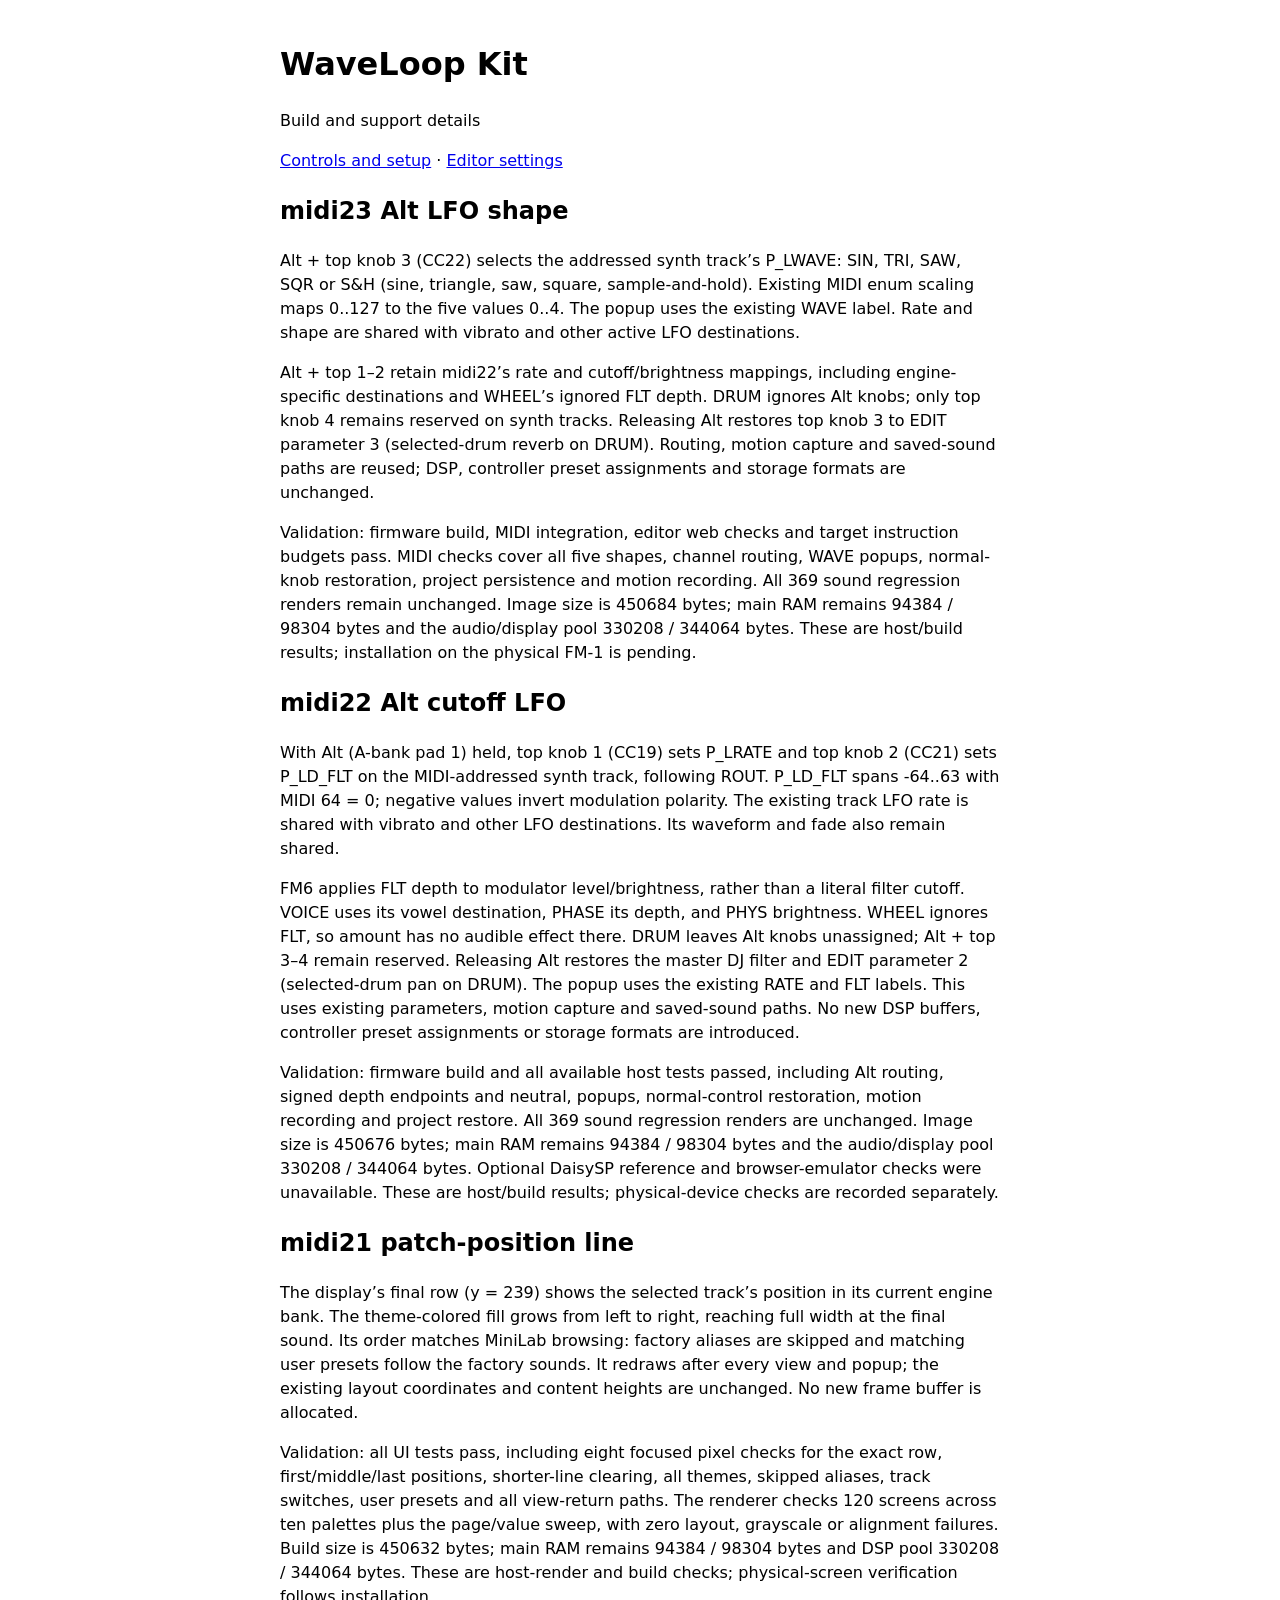
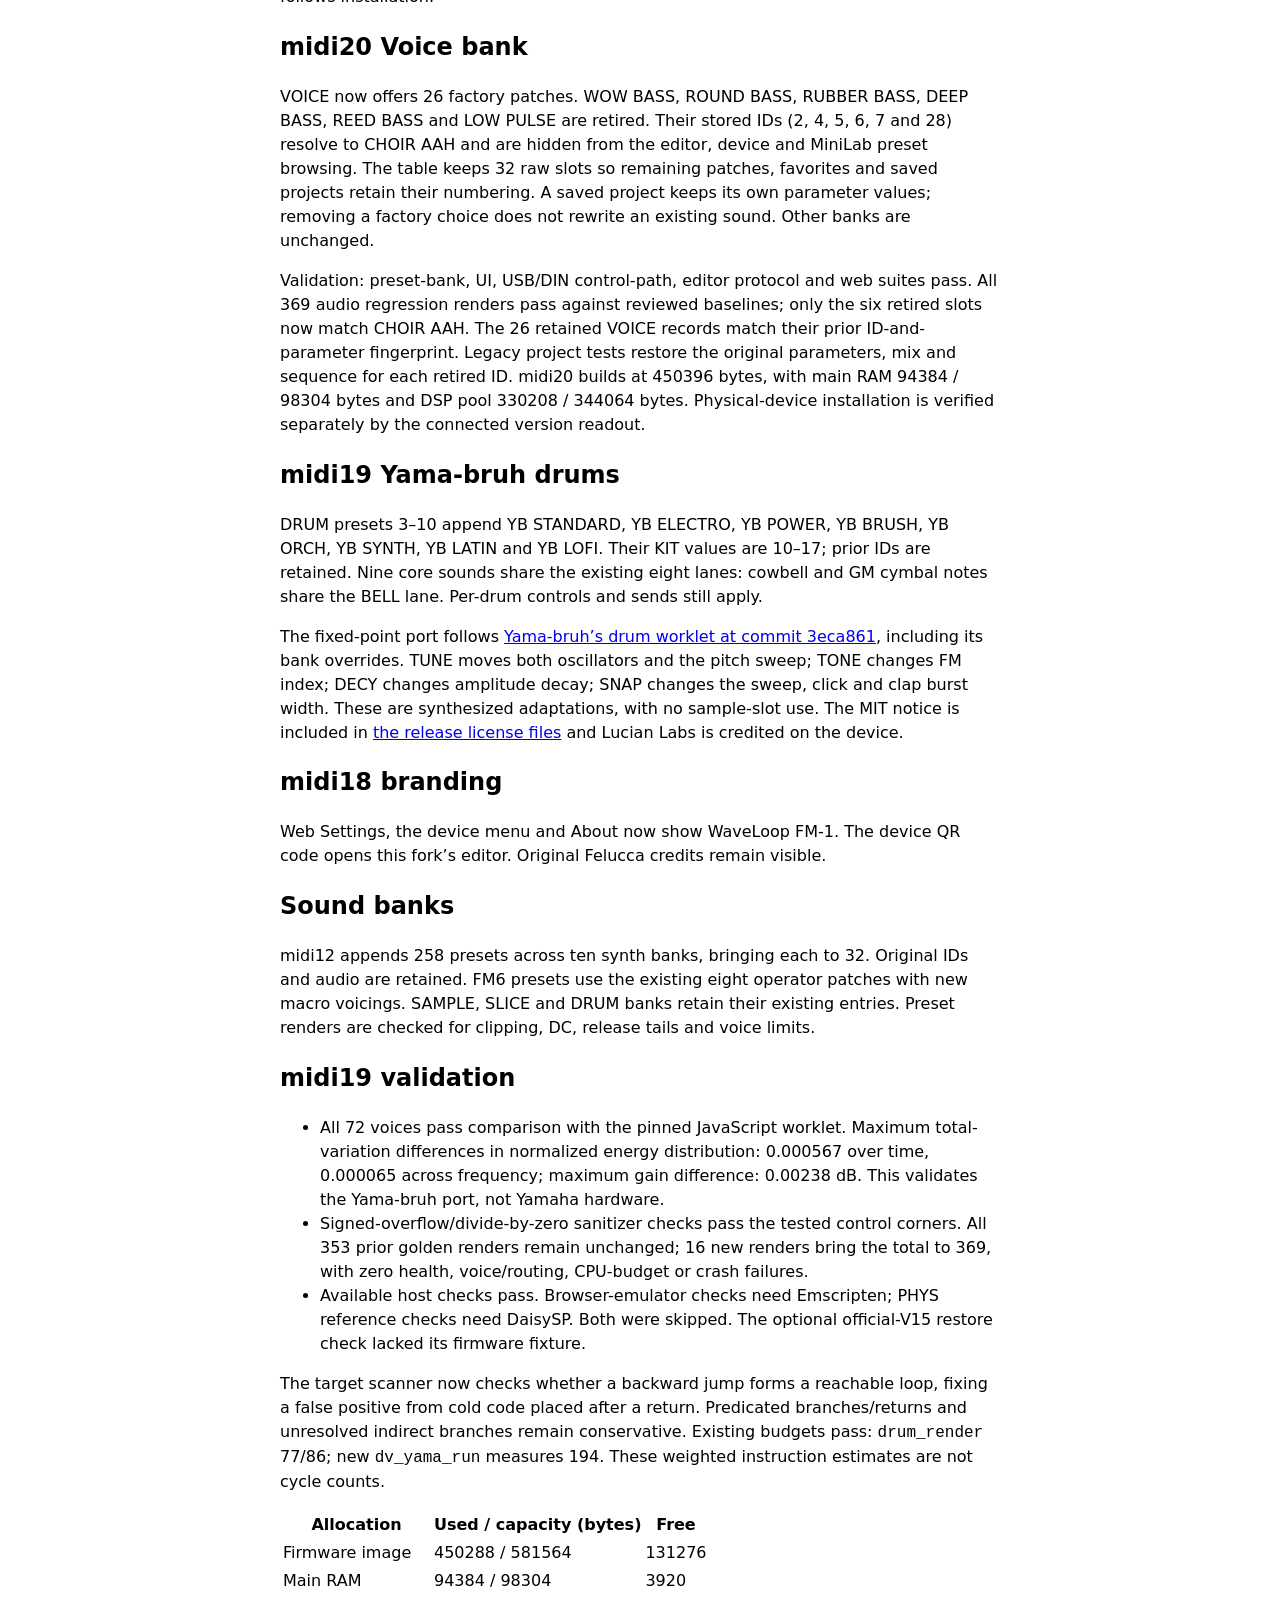
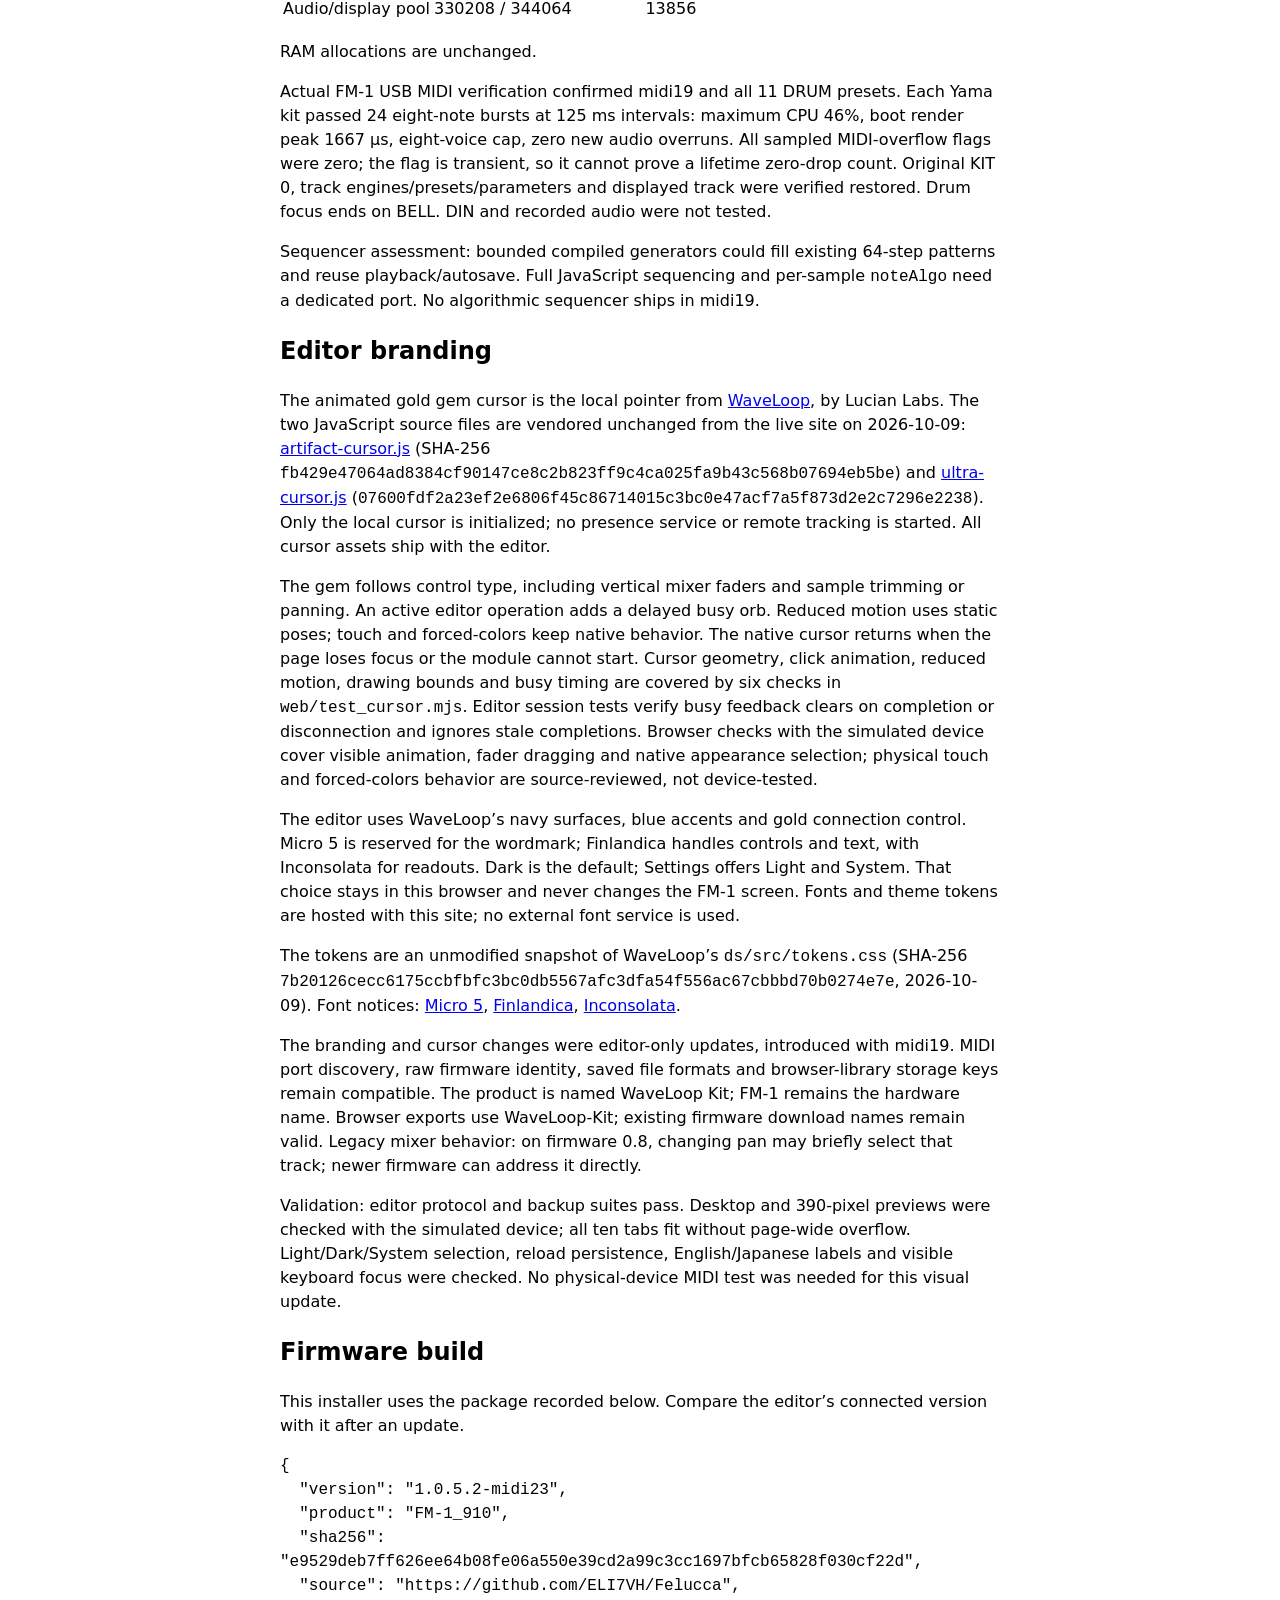
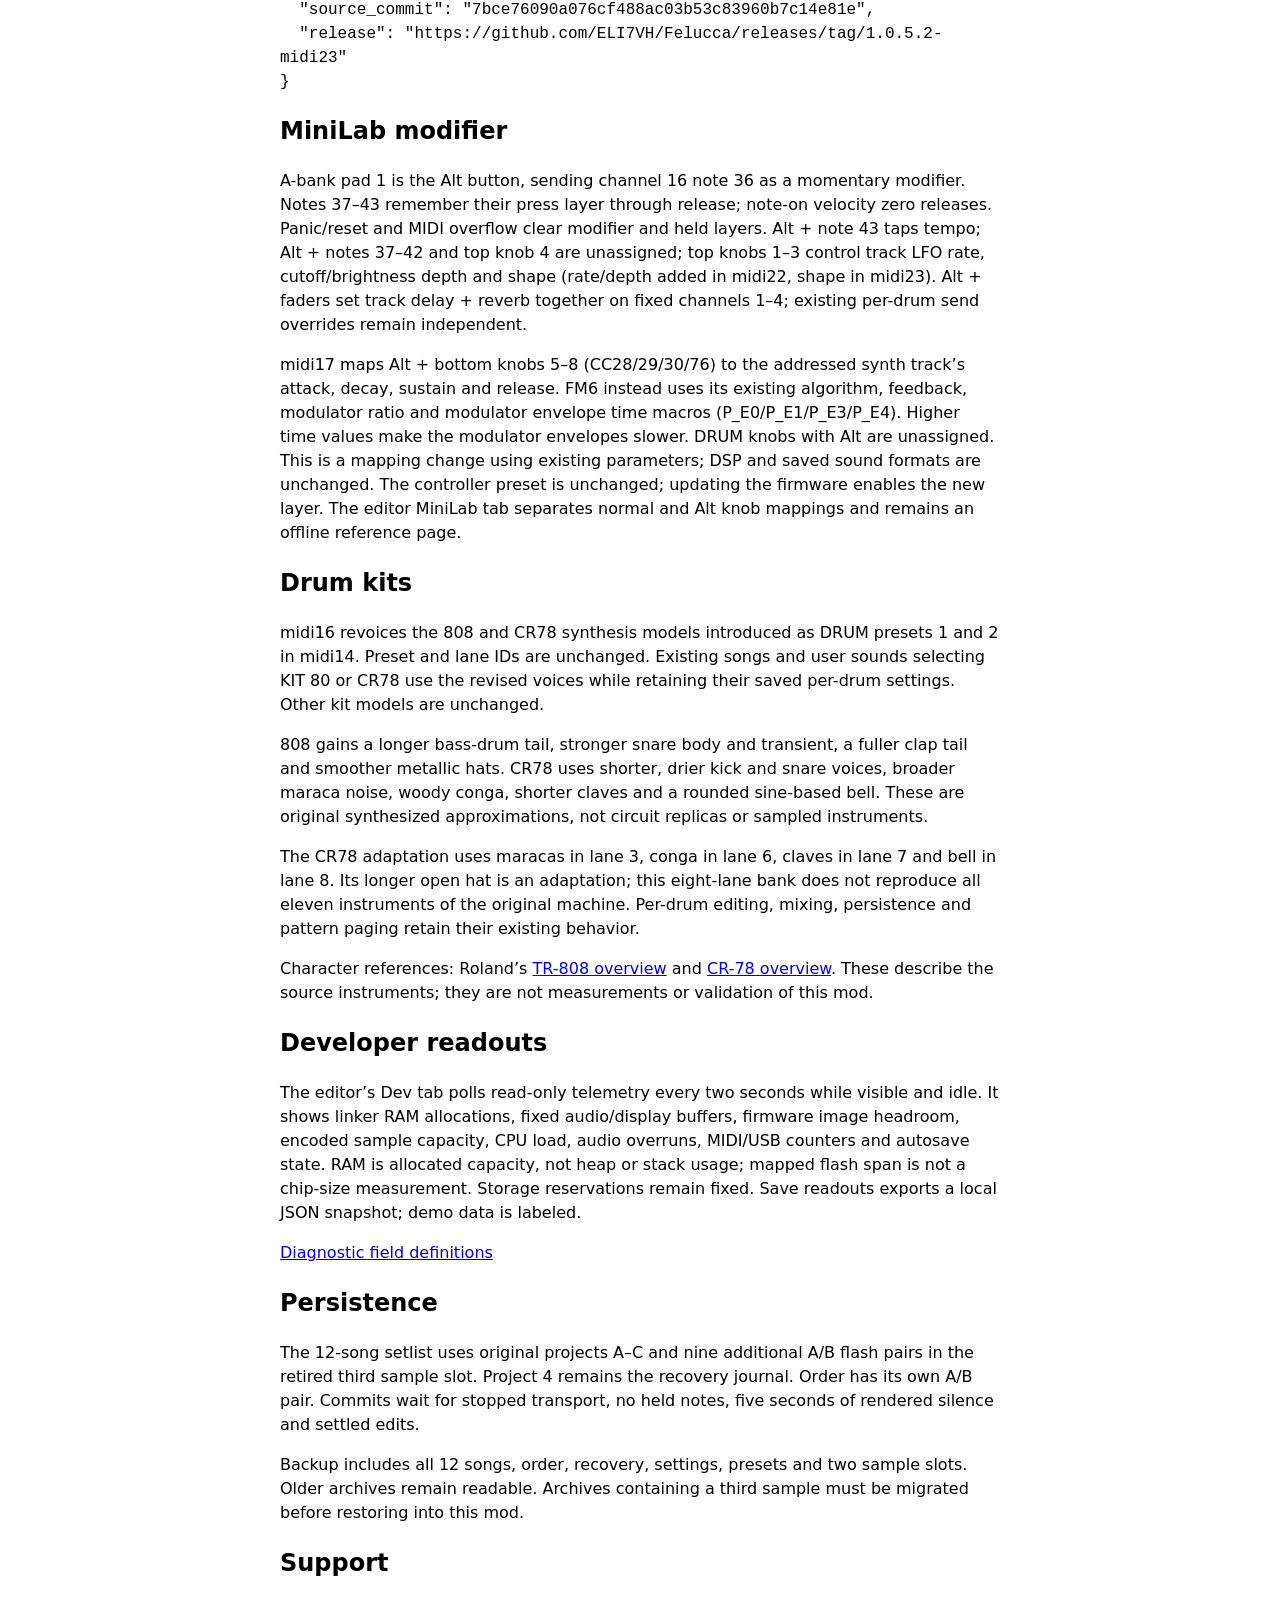
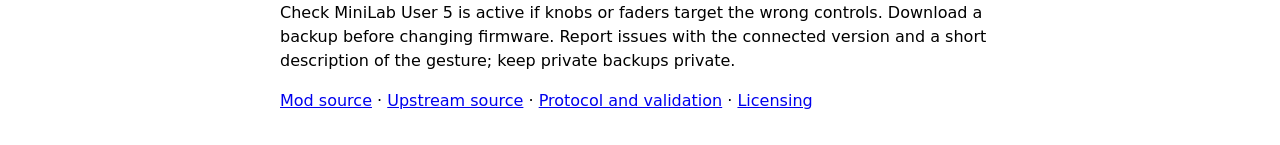
==== commit c18ee104: "Publish midi23 Alt LFO shape mapping Co-Authored-By: Ana Iliovic <ana@thevii.app> [Codex, gpt-6, Ope" ====
--- a/admin/index.html
+++ b/admin/index.html
@@ -1,6 +1,6 @@
 <!doctype html><html lang="en"><meta charset="utf-8"><meta name="viewport" content="width=device-width,initial-scale=1"><title>WaveLoop Kit · Build and support</title>
 <style>body{max-width:720px;margin:40px auto;padding:0 20px;font:16px/1.5 system-ui}pre{white-space:pre-wrap;overflow-wrap:anywhere}</style>
-<h1>WaveLoop Kit</h1><p>Build and support details</p><p><a href="../mod/">Controls and setup</a> · <a href="../webapp/editor/#settings">Editor settings</a></p><h2>midi22 Alt cutoff LFO</h2><p>With Alt (A-bank pad 1) held, top knob 1 (CC19) sets P_LRATE and top knob 2 (CC21) sets P_LD_FLT on the MIDI-addressed synth track, following ROUT. P_LD_FLT spans -64..63 with MIDI 64 = 0; negative values invert modulation polarity. The existing track LFO rate is shared with vibrato and other LFO destinations. Its waveform and fade also remain shared.</p><p>FM6 applies FLT depth to modulator level/brightness, rather than a literal filter cutoff. VOICE uses its vowel destination, PHASE its depth, and PHYS brightness. WHEEL ignores FLT, so amount has no audible effect there. DRUM leaves Alt knobs unassigned; Alt + top 3–4 remain reserved. Releasing Alt restores the master DJ filter and EDIT parameter 2 (selected-drum pan on DRUM). The popup uses the existing RATE and FLT labels. This uses existing parameters, motion capture and saved-sound paths. No new DSP buffers, controller preset assignments or storage formats are introduced.</p><p>Validation: firmware build and all available host tests passed, including Alt routing, signed depth endpoints and neutral, popups, normal-control restoration, motion recording and project restore. All 369 sound regression renders are unchanged. Image size is 450676 bytes; main RAM remains 94384 / 98304 bytes and the audio/display pool 330208 / 344064 bytes. Optional DaisySP reference and browser-emulator checks were unavailable. These are host/build results; physical-device checks are recorded separately.</p><h2>midi21 patch-position line</h2><p>The display’s final row (y = 239) shows the selected track’s position in its current engine bank. The theme-colored fill grows from left to right, reaching full width at the final sound. Its order matches MiniLab browsing: factory aliases are skipped and matching user presets follow the factory sounds. It redraws after every view and popup; the existing layout coordinates and content heights are unchanged. No new frame buffer is allocated.</p><p>Validation: all UI tests pass, including eight focused pixel checks for the exact row, first/middle/last positions, shorter-line clearing, all themes, skipped aliases, track switches, user presets and all view-return paths. The renderer checks 120 screens across ten palettes plus the page/value sweep, with zero layout, grayscale or alignment failures. Build size is 450632 bytes; main RAM remains 94384 / 98304 bytes and DSP pool 330208 / 344064 bytes. These are host-render and build checks; physical-screen verification follows installation.</p><h2>midi20 Voice bank</h2><p>VOICE now offers 26 factory patches. WOW BASS, ROUND BASS, RUBBER BASS, DEEP BASS, REED BASS and LOW PULSE are retired. Their stored IDs (2, 4, 5, 6, 7 and 28) resolve to CHOIR AAH and are hidden from the editor, device and MiniLab preset browsing. The table keeps 32 raw slots so remaining patches, favorites and saved projects retain their numbering. A saved project keeps its own parameter values; removing a factory choice does not rewrite an existing sound. Other banks are unchanged.</p><p>Validation: preset-bank, UI, USB/DIN control-path, editor protocol and web suites pass. All 369 audio regression renders pass against reviewed baselines; only the six retired slots now match CHOIR AAH. The 26 retained VOICE records match their prior ID-and-parameter fingerprint. Legacy project tests restore the original parameters, mix and sequence for each retired ID. midi20 builds at 450396 bytes, with main RAM 94384 / 98304 bytes and DSP pool 330208 / 344064 bytes. Physical-device installation is verified separately by the connected version readout.</p><h2>midi19 Yama-bruh drums</h2><p>DRUM presets 3–10 append YB STANDARD, YB ELECTRO, YB POWER, YB BRUSH, YB ORCH, YB SYNTH, YB LATIN and YB LOFI. Their KIT values are 10–17; prior IDs are retained. Nine core sounds share the existing eight lanes: cowbell and GM cymbal notes share the BELL lane. Per-drum controls and sends still apply.</p><p>The fixed-point port follows <a href="https://github.com/lucian-labs/yama-bruh/blob/3eca861383e63e6c507c30402a204499faf79887/www/drum-worklet.js">Yama-bruh’s drum worklet at commit 3eca861</a>, including its bank overrides. TUNE moves both oscillators and the pitch sweep; TONE changes FM index; DECY changes amplitude decay; SNAP changes the sweep, click and clap burst width. These are synthesized adaptations, with no sample-slot use. The MIT notice is included in <a href="../firmware/LICENSES/MIT-YamaBruh.txt">the release license files</a> and Lucian Labs is credited on the device.</p><h2>midi18 branding</h2><p>Web Settings, the device menu and About now show WaveLoop FM-1. The device QR code opens this fork’s editor. Original Felucca credits remain visible.</p><h2>Sound banks</h2><p>midi12 appends 258 presets across ten synth banks, bringing each to 32. Original IDs and audio are retained. FM6 presets use the existing eight operator patches with new macro voicings. SAMPLE, SLICE and DRUM banks retain their existing entries. Preset renders are checked for clipping, DC, release tails and voice limits.</p>
+<h1>WaveLoop Kit</h1><p>Build and support details</p><p><a href="../mod/">Controls and setup</a> · <a href="../webapp/editor/#settings">Editor settings</a></p><h2>midi23 Alt LFO shape</h2><p>Alt + top knob 3 (CC22) selects the addressed synth track’s P_LWAVE: SIN, TRI, SAW, SQR or S&amp;H (sine, triangle, saw, square, sample-and-hold). Existing MIDI enum scaling maps 0..127 to the five values 0..4. The popup uses the existing WAVE label. Rate and shape are shared with vibrato and other active LFO destinations.</p><p>Alt + top 1–2 retain midi22’s rate and cutoff/brightness mappings, including engine-specific destinations and WHEEL’s ignored FLT depth. DRUM ignores Alt knobs; only top knob 4 remains reserved on synth tracks. Releasing Alt restores top knob 3 to EDIT parameter 3 (selected-drum reverb on DRUM). Routing, motion capture and saved-sound paths are reused; DSP, controller preset assignments and storage formats are unchanged.</p><p>Validation: firmware build, MIDI integration, editor web checks and target instruction budgets pass. MIDI checks cover all five shapes, channel routing, WAVE popups, normal-knob restoration, project persistence and motion recording. All 369 sound regression renders remain unchanged. Image size is 450684 bytes; main RAM remains 94384 / 98304 bytes and the audio/display pool 330208 / 344064 bytes. These are host/build results; installation on the physical FM-1 is pending.</p><h2>midi22 Alt cutoff LFO</h2><p>With Alt (A-bank pad 1) held, top knob 1 (CC19) sets P_LRATE and top knob 2 (CC21) sets P_LD_FLT on the MIDI-addressed synth track, following ROUT. P_LD_FLT spans -64..63 with MIDI 64 = 0; negative values invert modulation polarity. The existing track LFO rate is shared with vibrato and other LFO destinations. Its waveform and fade also remain shared.</p><p>FM6 applies FLT depth to modulator level/brightness, rather than a literal filter cutoff. VOICE uses its vowel destination, PHASE its depth, and PHYS brightness. WHEEL ignores FLT, so amount has no audible effect there. DRUM leaves Alt knobs unassigned; Alt + top 3–4 remain reserved. Releasing Alt restores the master DJ filter and EDIT parameter 2 (selected-drum pan on DRUM). The popup uses the existing RATE and FLT labels. This uses existing parameters, motion capture and saved-sound paths. No new DSP buffers, controller preset assignments or storage formats are introduced.</p><p>Validation: firmware build and all available host tests passed, including Alt routing, signed depth endpoints and neutral, popups, normal-control restoration, motion recording and project restore. All 369 sound regression renders are unchanged. Image size is 450676 bytes; main RAM remains 94384 / 98304 bytes and the audio/display pool 330208 / 344064 bytes. Optional DaisySP reference and browser-emulator checks were unavailable. These are host/build results; physical-device checks are recorded separately.</p><h2>midi21 patch-position line</h2><p>The display’s final row (y = 239) shows the selected track’s position in its current engine bank. The theme-colored fill grows from left to right, reaching full width at the final sound. Its order matches MiniLab browsing: factory aliases are skipped and matching user presets follow the factory sounds. It redraws after every view and popup; the existing layout coordinates and content heights are unchanged. No new frame buffer is allocated.</p><p>Validation: all UI tests pass, including eight focused pixel checks for the exact row, first/middle/last positions, shorter-line clearing, all themes, skipped aliases, track switches, user presets and all view-return paths. The renderer checks 120 screens across ten palettes plus the page/value sweep, with zero layout, grayscale or alignment failures. Build size is 450632 bytes; main RAM remains 94384 / 98304 bytes and DSP pool 330208 / 344064 bytes. These are host-render and build checks; physical-screen verification follows installation.</p><h2>midi20 Voice bank</h2><p>VOICE now offers 26 factory patches. WOW BASS, ROUND BASS, RUBBER BASS, DEEP BASS, REED BASS and LOW PULSE are retired. Their stored IDs (2, 4, 5, 6, 7 and 28) resolve to CHOIR AAH and are hidden from the editor, device and MiniLab preset browsing. The table keeps 32 raw slots so remaining patches, favorites and saved projects retain their numbering. A saved project keeps its own parameter values; removing a factory choice does not rewrite an existing sound. Other banks are unchanged.</p><p>Validation: preset-bank, UI, USB/DIN control-path, editor protocol and web suites pass. All 369 audio regression renders pass against reviewed baselines; only the six retired slots now match CHOIR AAH. The 26 retained VOICE records match their prior ID-and-parameter fingerprint. Legacy project tests restore the original parameters, mix and sequence for each retired ID. midi20 builds at 450396 bytes, with main RAM 94384 / 98304 bytes and DSP pool 330208 / 344064 bytes. Physical-device installation is verified separately by the connected version readout.</p><h2>midi19 Yama-bruh drums</h2><p>DRUM presets 3–10 append YB STANDARD, YB ELECTRO, YB POWER, YB BRUSH, YB ORCH, YB SYNTH, YB LATIN and YB LOFI. Their KIT values are 10–17; prior IDs are retained. Nine core sounds share the existing eight lanes: cowbell and GM cymbal notes share the BELL lane. Per-drum controls and sends still apply.</p><p>The fixed-point port follows <a href="https://github.com/lucian-labs/yama-bruh/blob/3eca861383e63e6c507c30402a204499faf79887/www/drum-worklet.js">Yama-bruh’s drum worklet at commit 3eca861</a>, including its bank overrides. TUNE moves both oscillators and the pitch sweep; TONE changes FM index; DECY changes amplitude decay; SNAP changes the sweep, click and clap burst width. These are synthesized adaptations, with no sample-slot use. The MIT notice is included in <a href="../firmware/LICENSES/MIT-YamaBruh.txt">the release license files</a> and Lucian Labs is credited on the device.</p><h2>midi18 branding</h2><p>Web Settings, the device menu and About now show WaveLoop FM-1. The device QR code opens this fork’s editor. Original Felucca credits remain visible.</p><h2>Sound banks</h2><p>midi12 appends 258 presets across ten synth banks, bringing each to 32. Original IDs and audio are retained. FM6 presets use the existing eight operator patches with new macro voicings. SAMPLE, SLICE and DRUM banks retain their existing entries. Preset renders are checked for clipping, DC, release tails and voice limits.</p>
 <h2>midi19 validation</h2>
 <ul><li>All 72 voices pass comparison with the pinned JavaScript worklet. Maximum total-variation differences in normalized energy distribution: 0.000567 over time, 0.000065 across frequency; maximum gain difference: 0.00238 dB. This validates the Yama-bruh port, not Yamaha hardware.</li><li>Signed-overflow/divide-by-zero sanitizer checks pass the tested control corners. All 353 prior golden renders remain unchanged; 16 new renders bring the total to 369, with zero health, voice/routing, CPU-budget or crash failures.</li><li>Available host checks pass. Browser-emulator checks need Emscripten; PHYS reference checks need DaisySP. Both were skipped. The optional official-V15 restore check lacked its firmware fixture.</li></ul>
 <p>The target scanner now checks whether a backward jump forms a reachable loop, fixing a false positive from cold code placed after a return. Predicated branches/returns and unresolved indirect branches remain conservative. Existing budgets pass: <code>drum_render</code> 77/86; new <code>dv_yama_run</code> measures 194. These weighted instruction estimates are not cycle counts.</p>
@@ -8,7 +8,7 @@
 <p>Actual FM-1 USB MIDI verification confirmed midi19 and all 11 DRUM presets. Each Yama kit passed 24 eight-note bursts at 125 ms intervals: maximum CPU 46%, boot render peak 1667 µs, eight-voice cap, zero new audio overruns. All sampled MIDI-overflow flags were zero; the flag is transient, so it cannot prove a lifetime zero-drop count. Original KIT 0, track engines/presets/parameters and displayed track were verified restored. Drum focus ends on BELL. DIN and recorded audio were not tested.</p>
 <p>Sequencer assessment: bounded compiled generators could fill existing 64-step patterns and reuse playback/autosave. Full JavaScript sequencing and per-sample <code>noteAlgo</code> need a dedicated port. No algorithmic sequencer ships in midi19.</p>
 <h2 id="editor-brand">Editor branding</h2><p>The animated gold gem cursor is the local pointer from <a href="https://waveloop.app/">WaveLoop</a>, by Lucian Labs. The two JavaScript source files are vendored unchanged from the live site on 2026-10-09: <a href="https://waveloop.app/artifact-cursor.js">artifact-cursor.js</a> (SHA-256 <code>fb429e47064ad8384cf90147ce8c2b823ff9c4ca025fa9b43c568b07694eb5be</code>) and <a href="https://waveloop.app/ultra-cursor.js">ultra-cursor.js</a> (<code>07600fdf2a23ef2e6806f45c86714015c3bc0e47acf7a5f873d2e2c7296e2238</code>). Only the local cursor is initialized; no presence service or remote tracking is started. All cursor assets ship with the editor.</p><p>The gem follows control type, including vertical mixer faders and sample trimming or panning. An active editor operation adds a delayed busy orb. Reduced motion uses static poses; touch and forced-colors keep native behavior. The native cursor returns when the page loses focus or the module cannot start. Cursor geometry, click animation, reduced motion, drawing bounds and busy timing are covered by six checks in <code>web/test_cursor.mjs</code>. Editor session tests verify busy feedback clears on completion or disconnection and ignores stale completions. Browser checks with the simulated device cover visible animation, fader dragging and native appearance selection; physical touch and forced-colors behavior are source-reviewed, not device-tested.</p><p>The editor uses WaveLoop’s navy surfaces, blue accents and gold connection control. Micro 5 is reserved for the wordmark; Finlandica handles controls and text, with Inconsolata for readouts. Dark is the default; Settings offers Light and System. That choice stays in this browser and never changes the FM-1 screen. Fonts and theme tokens are hosted with this site; no external font service is used.</p><p>The tokens are an unmodified snapshot of WaveLoop’s <code>ds/src/tokens.css</code> (SHA-256 <code>7b20126cecc6175ccbfbfc3bc0db5567afc3dfa54f556ac67cbbbd70b0274e7e</code>, 2026-10-09). Font notices: <a href="../webapp/editor/brand/OFL-Micro5.txt">Micro 5</a>, <a href="../webapp/editor/brand/OFL-Finlandica.txt">Finlandica</a>, <a href="../webapp/editor/brand/OFL-Inconsolata.txt">Inconsolata</a>.</p><p>The branding and cursor changes were editor-only updates, introduced with midi19. MIDI port discovery, raw firmware identity, saved file formats and browser-library storage keys remain compatible. The product is named WaveLoop Kit; FM-1 remains the hardware name. Browser exports use WaveLoop-Kit; existing firmware download names remain valid. Legacy mixer behavior: on firmware 0.8, changing pan may briefly select that track; newer firmware can address it directly.</p><p>Validation: editor protocol and backup suites pass. Desktop and 390-pixel previews were checked with the simulated device; all ten tabs fit without page-wide overflow. Light/Dark/System selection, reload persistence, English/Japanese labels and visible keyboard focus were checked. No physical-device MIDI test was needed for this visual update.</p><h2>Firmware build</h2><p>This installer uses the package recorded below. Compare the editor’s connected version with it after an update.</p><pre id="build">Reading build information…</pre>
-<h2>MiniLab modifier</h2><p>A-bank pad 1 is the Alt button, sending channel 16 note 36 as a momentary modifier. Notes 37–43 remember their press layer through release; note-on velocity zero releases. Panic/reset and MIDI overflow clear modifier and held layers. Alt + note 43 taps tempo; Alt + notes 37–42 and top knobs 3–4 are unassigned; midi22 assigns top knobs 1–2 to track LFO rate and cutoff/brightness depth. Alt + faders set track delay + reverb together on fixed channels 1–4; existing per-drum send overrides remain independent.</p><p>midi17 maps Alt + bottom knobs 5–8 (CC28/29/30/76) to the addressed synth track’s attack, decay, sustain and release. FM6 instead uses its existing algorithm, feedback, modulator ratio and modulator envelope time macros (P_E0/P_E1/P_E3/P_E4). Higher time values make the modulator envelopes slower. DRUM knobs with Alt are unassigned. This is a mapping change using existing parameters; DSP and saved sound formats are unchanged. The controller preset is unchanged; updating the firmware enables the new layer. The editor MiniLab tab separates normal and Alt knob mappings and remains an offline reference page.</p><h2>Drum kits</h2><p>midi16 revoices the 808 and CR78 synthesis models introduced as DRUM presets 1 and 2 in midi14. Preset and lane IDs are unchanged. Existing songs and user sounds selecting KIT 80 or CR78 use the revised voices while retaining their saved per-drum settings. Other kit models are unchanged.</p><p>808 gains a longer bass-drum tail, stronger snare body and transient, a fuller clap tail and smoother metallic hats. CR78 uses shorter, drier kick and snare voices, broader maraca noise, woody conga, shorter claves and a rounded sine-based bell. These are original synthesized approximations, not circuit replicas or sampled instruments.</p><p>The CR78 adaptation uses maracas in lane 3, conga in lane 6, claves in lane 7 and bell in lane 8. Its longer open hat is an adaptation; this eight-lane bank does not reproduce all eleven instruments of the original machine. Per-drum editing, mixing, persistence and pattern paging retain their existing behavior.</p><p>Character references: Roland’s <a href="https://www.roland.com/FI/products/rc_tr-808/">TR-808 overview</a> and <a href="https://www.roland.com/us/products/rc_cr-78/">CR-78 overview</a>. These describe the source instruments; they are not measurements or validation of this mod.</p><h2>Developer readouts</h2><p>The editor’s Dev tab polls read-only telemetry every two seconds while visible and idle. It shows linker RAM allocations, fixed audio/display buffers, firmware image headroom, encoded sample capacity, CPU load, audio overruns, MIDI/USB counters and autosave state. RAM is allocated capacity, not heap or stack usage; mapped flash span is not a chip-size measurement. Storage reservations remain fixed. Save readouts exports a local JSON snapshot; demo data is labeled.</p><p><a href="../docs/EDITOR_PROTOCOL.md">Diagnostic field definitions</a></p><h2>Persistence</h2><p>The 12-song setlist uses original projects A–C and nine additional A/B flash pairs in the retired third sample slot. Project 4 remains the recovery journal. Order has its own A/B pair. Commits wait for stopped transport, no held notes, five seconds of rendered silence and settled edits.</p>
+<h2>MiniLab modifier</h2><p>A-bank pad 1 is the Alt button, sending channel 16 note 36 as a momentary modifier. Notes 37–43 remember their press layer through release; note-on velocity zero releases. Panic/reset and MIDI overflow clear modifier and held layers. Alt + note 43 taps tempo; Alt + notes 37–42 and top knob 4 are unassigned; top knobs 1–3 control track LFO rate, cutoff/brightness depth and shape (rate/depth added in midi22, shape in midi23). Alt + faders set track delay + reverb together on fixed channels 1–4; existing per-drum send overrides remain independent.</p><p>midi17 maps Alt + bottom knobs 5–8 (CC28/29/30/76) to the addressed synth track’s attack, decay, sustain and release. FM6 instead uses its existing algorithm, feedback, modulator ratio and modulator envelope time macros (P_E0/P_E1/P_E3/P_E4). Higher time values make the modulator envelopes slower. DRUM knobs with Alt are unassigned. This is a mapping change using existing parameters; DSP and saved sound formats are unchanged. The controller preset is unchanged; updating the firmware enables the new layer. The editor MiniLab tab separates normal and Alt knob mappings and remains an offline reference page.</p><h2>Drum kits</h2><p>midi16 revoices the 808 and CR78 synthesis models introduced as DRUM presets 1 and 2 in midi14. Preset and lane IDs are unchanged. Existing songs and user sounds selecting KIT 80 or CR78 use the revised voices while retaining their saved per-drum settings. Other kit models are unchanged.</p><p>808 gains a longer bass-drum tail, stronger snare body and transient, a fuller clap tail and smoother metallic hats. CR78 uses shorter, drier kick and snare voices, broader maraca noise, woody conga, shorter claves and a rounded sine-based bell. These are original synthesized approximations, not circuit replicas or sampled instruments.</p><p>The CR78 adaptation uses maracas in lane 3, conga in lane 6, claves in lane 7 and bell in lane 8. Its longer open hat is an adaptation; this eight-lane bank does not reproduce all eleven instruments of the original machine. Per-drum editing, mixing, persistence and pattern paging retain their existing behavior.</p><p>Character references: Roland’s <a href="https://www.roland.com/FI/products/rc_tr-808/">TR-808 overview</a> and <a href="https://www.roland.com/us/products/rc_cr-78/">CR-78 overview</a>. These describe the source instruments; they are not measurements or validation of this mod.</p><h2>Developer readouts</h2><p>The editor’s Dev tab polls read-only telemetry every two seconds while visible and idle. It shows linker RAM allocations, fixed audio/display buffers, firmware image headroom, encoded sample capacity, CPU load, audio overruns, MIDI/USB counters and autosave state. RAM is allocated capacity, not heap or stack usage; mapped flash span is not a chip-size measurement. Storage reservations remain fixed. Save readouts exports a local JSON snapshot; demo data is labeled.</p><p><a href="../docs/EDITOR_PROTOCOL.md">Diagnostic field definitions</a></p><h2>Persistence</h2><p>The 12-song setlist uses original projects A–C and nine additional A/B flash pairs in the retired third sample slot. Project 4 remains the recovery journal. Order has its own A/B pair. Commits wait for stopped transport, no held notes, five seconds of rendered silence and settled edits.</p>
 <p>Backup includes all 12 songs, order, recovery, settings, presets and two sample slots. Older archives remain readable. Archives containing a third sample must be migrated before restoring into this mod.</p>
 <h2>Support</h2><p>Check MiniLab User 5 is active if knobs or faders target the wrong controls. Download a backup before changing firmware. Report issues with the connected version and a short description of the gesture; keep private backups private.</p>
 <p><a href="https://github.com/ELI7VH/Felucca">Mod source</a> · <a href="https://github.com/hugelton/Felucca">Upstream source</a> · <a href="../docs/MIDI-IMPLEMENTATION.md">Protocol and validation</a> · <a href="../firmware/LICENSING.md">Licensing</a></p>
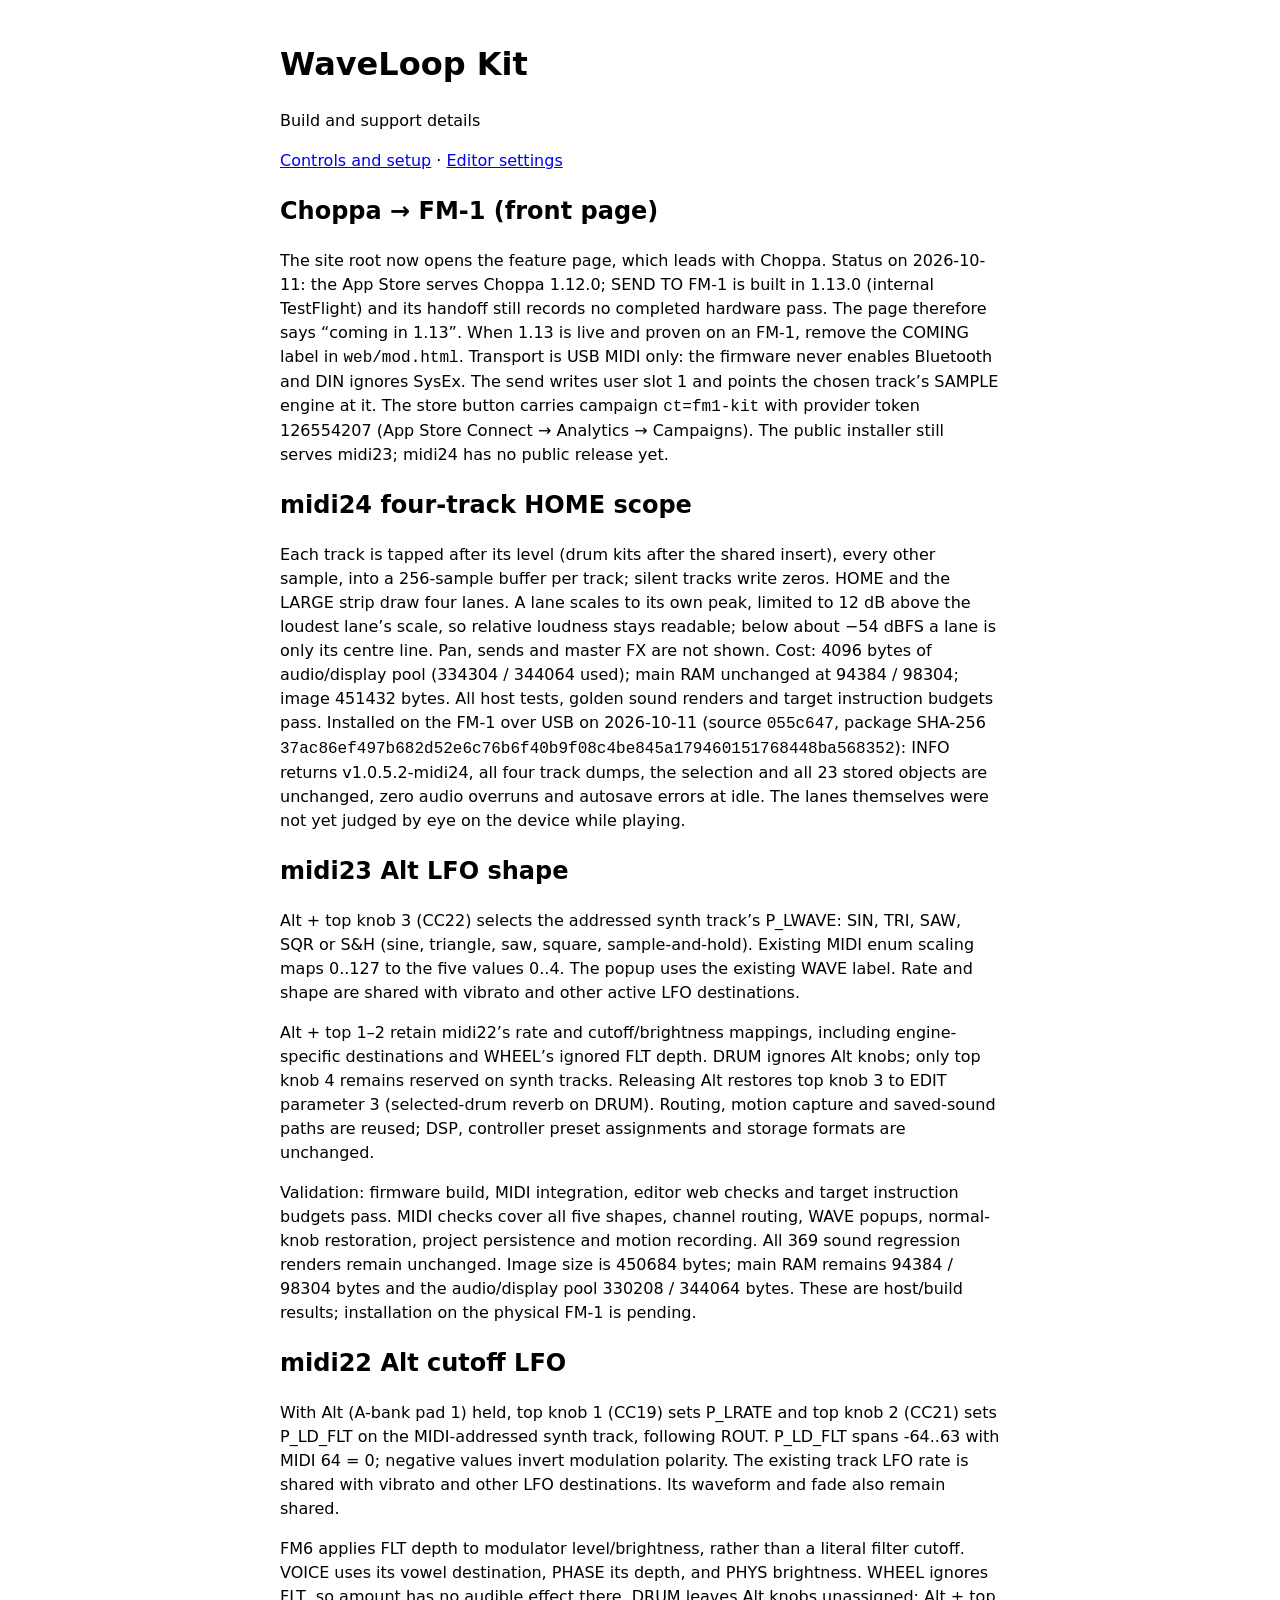
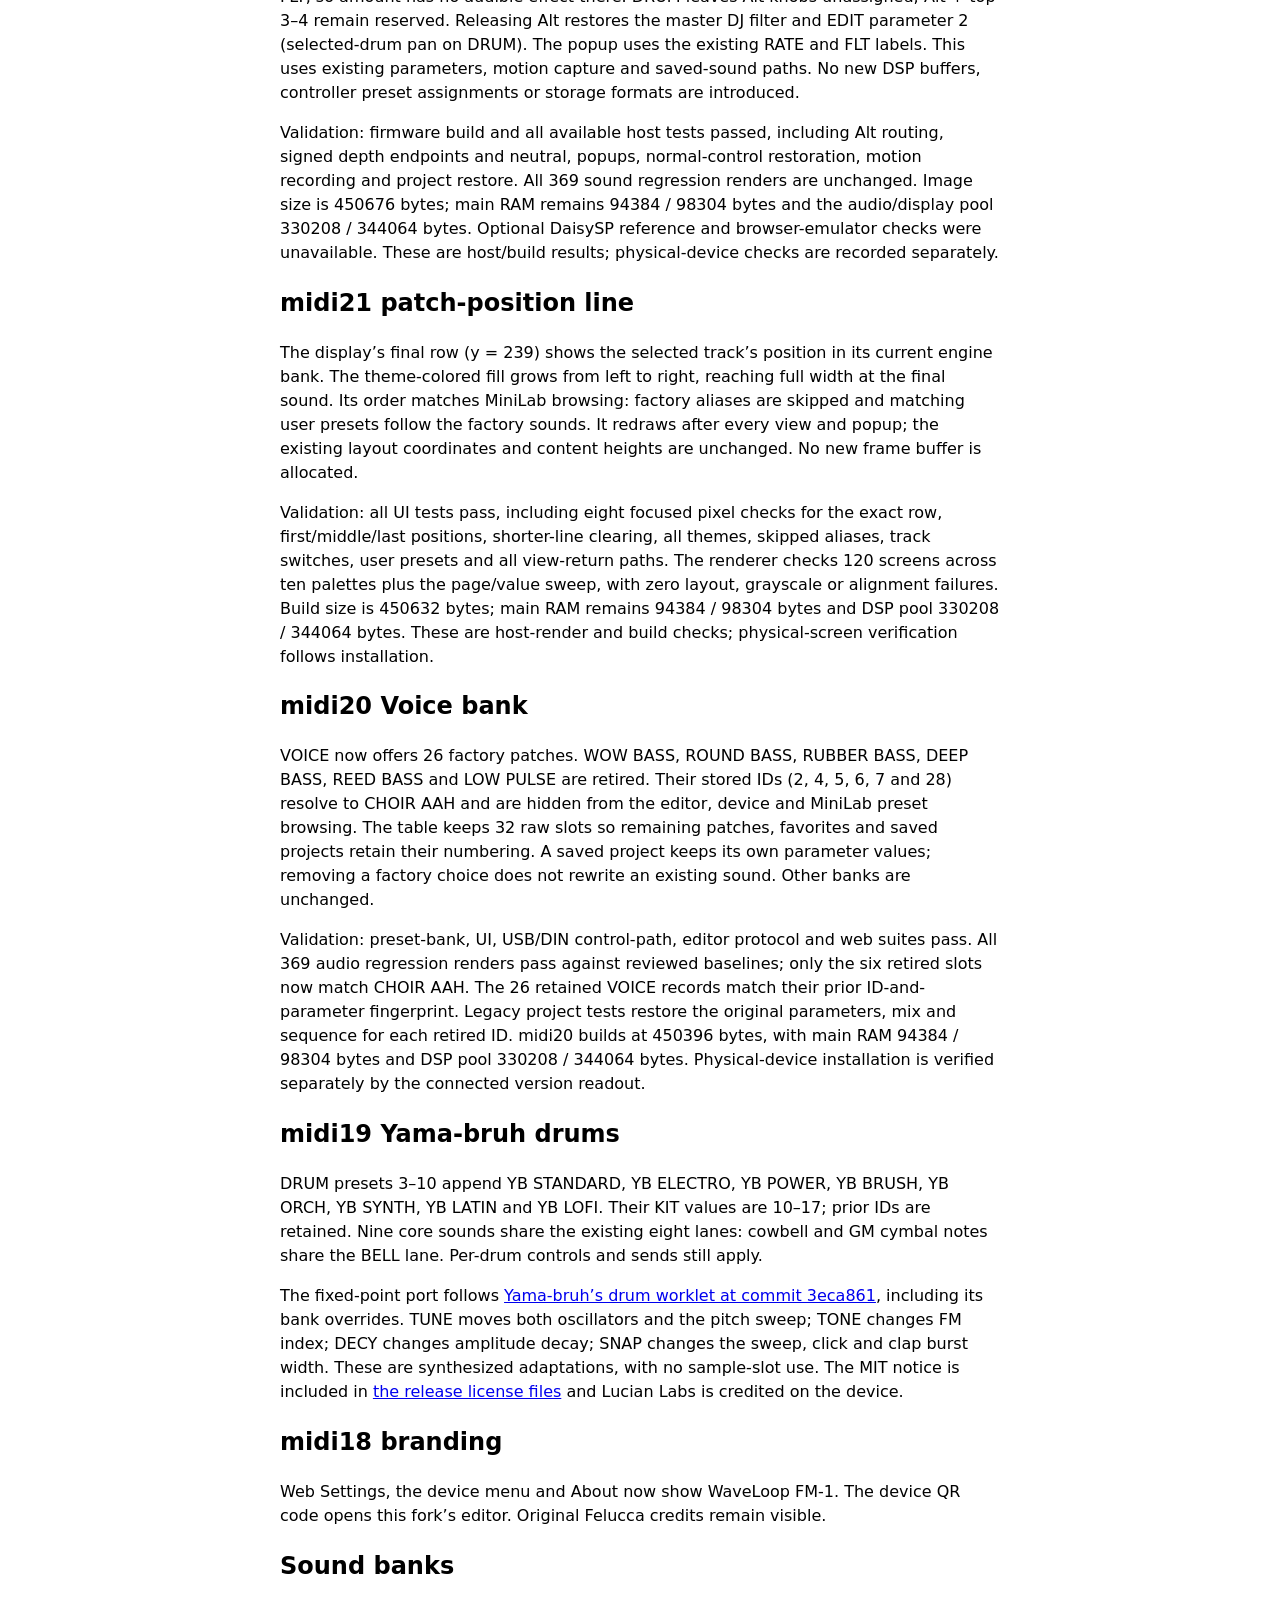
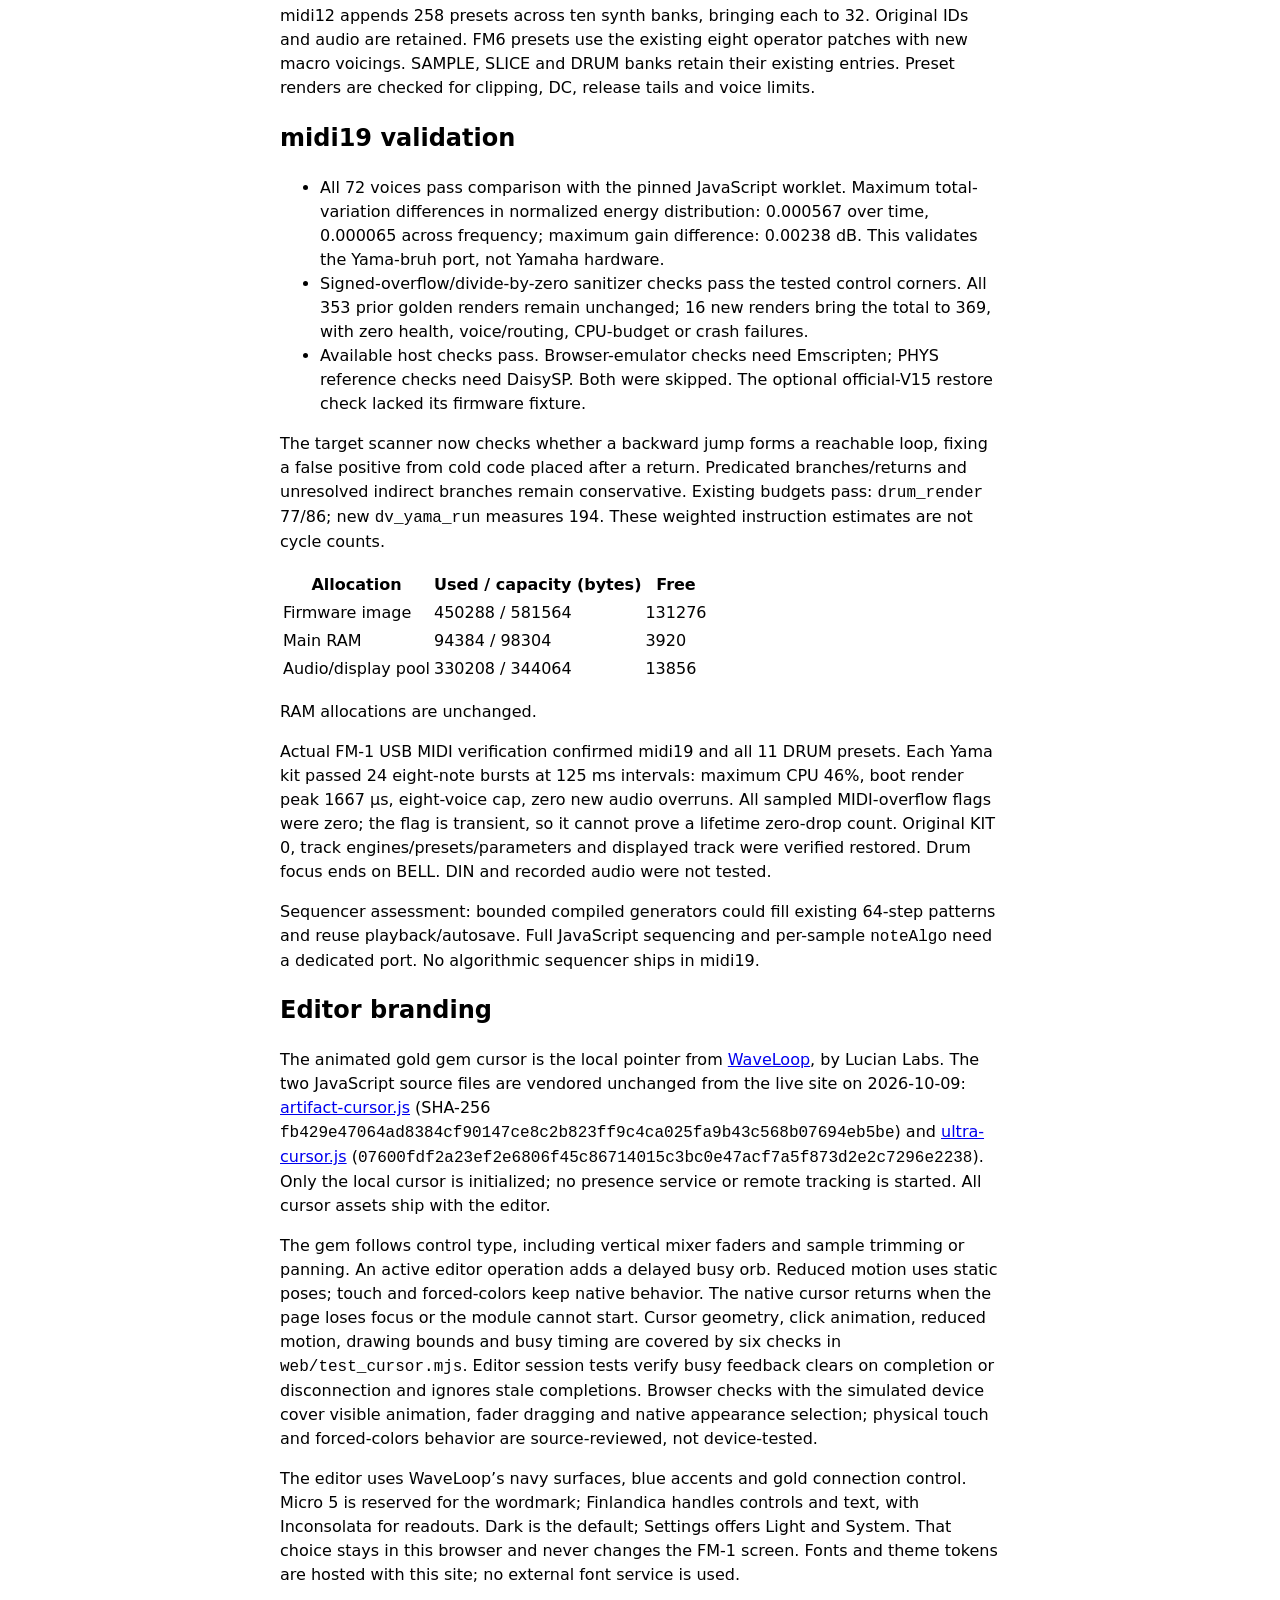
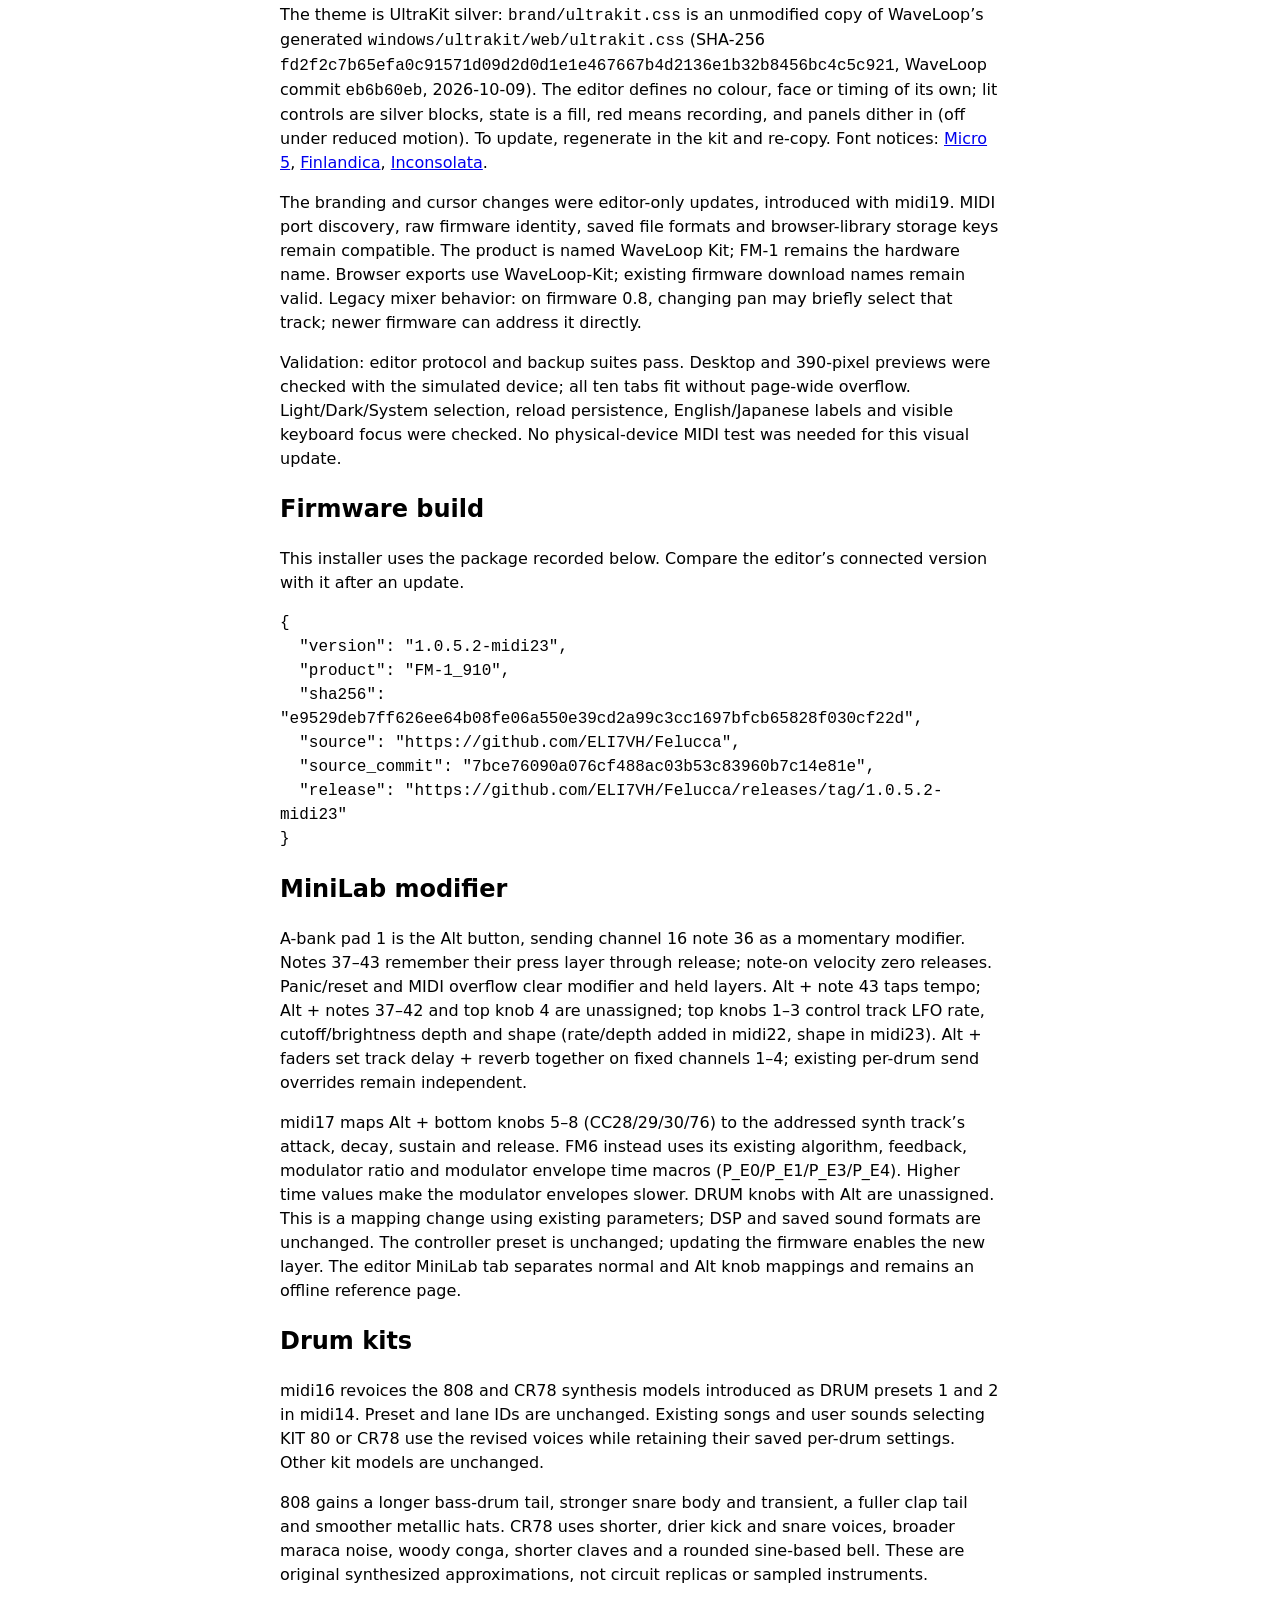
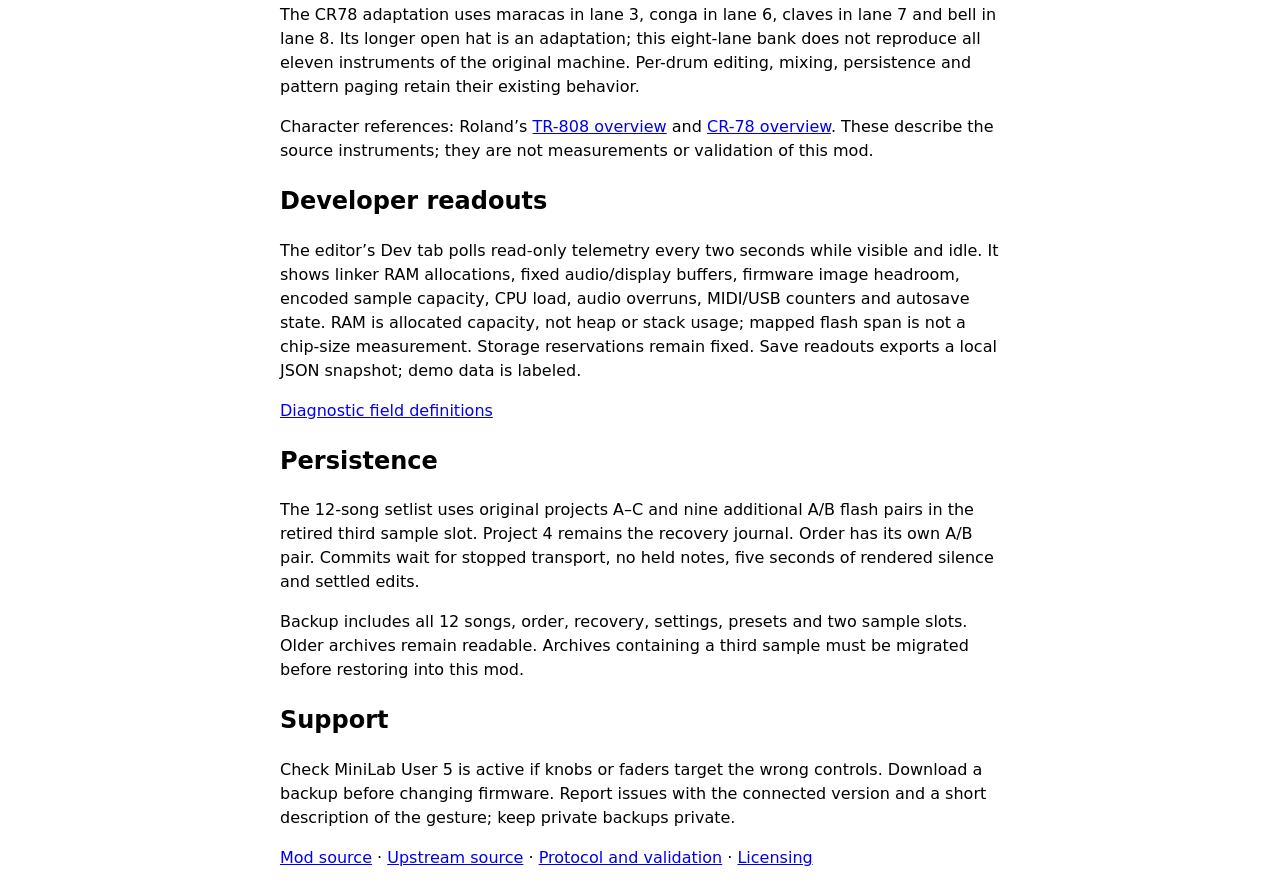
==== commit 2e5a3bd6: "Front page leads with Choppa -> FM-1; editor in UltraKit silver (source 039299e; firmware stays midi" ====
--- a/admin/index.html
+++ b/admin/index.html
@@ -1,13 +1,13 @@
 <!doctype html><html lang="en"><meta charset="utf-8"><meta name="viewport" content="width=device-width,initial-scale=1"><title>WaveLoop Kit · Build and support</title>
 <style>body{max-width:720px;margin:40px auto;padding:0 20px;font:16px/1.5 system-ui}pre{white-space:pre-wrap;overflow-wrap:anywhere}</style>
-<h1>WaveLoop Kit</h1><p>Build and support details</p><p><a href="../mod/">Controls and setup</a> · <a href="../webapp/editor/#settings">Editor settings</a></p><h2>midi23 Alt LFO shape</h2><p>Alt + top knob 3 (CC22) selects the addressed synth track’s P_LWAVE: SIN, TRI, SAW, SQR or S&amp;H (sine, triangle, saw, square, sample-and-hold). Existing MIDI enum scaling maps 0..127 to the five values 0..4. The popup uses the existing WAVE label. Rate and shape are shared with vibrato and other active LFO destinations.</p><p>Alt + top 1–2 retain midi22’s rate and cutoff/brightness mappings, including engine-specific destinations and WHEEL’s ignored FLT depth. DRUM ignores Alt knobs; only top knob 4 remains reserved on synth tracks. Releasing Alt restores top knob 3 to EDIT parameter 3 (selected-drum reverb on DRUM). Routing, motion capture and saved-sound paths are reused; DSP, controller preset assignments and storage formats are unchanged.</p><p>Validation: firmware build, MIDI integration, editor web checks and target instruction budgets pass. MIDI checks cover all five shapes, channel routing, WAVE popups, normal-knob restoration, project persistence and motion recording. All 369 sound regression renders remain unchanged. Image size is 450684 bytes; main RAM remains 94384 / 98304 bytes and the audio/display pool 330208 / 344064 bytes. These are host/build results; installation on the physical FM-1 is pending.</p><h2>midi22 Alt cutoff LFO</h2><p>With Alt (A-bank pad 1) held, top knob 1 (CC19) sets P_LRATE and top knob 2 (CC21) sets P_LD_FLT on the MIDI-addressed synth track, following ROUT. P_LD_FLT spans -64..63 with MIDI 64 = 0; negative values invert modulation polarity. The existing track LFO rate is shared with vibrato and other LFO destinations. Its waveform and fade also remain shared.</p><p>FM6 applies FLT depth to modulator level/brightness, rather than a literal filter cutoff. VOICE uses its vowel destination, PHASE its depth, and PHYS brightness. WHEEL ignores FLT, so amount has no audible effect there. DRUM leaves Alt knobs unassigned; Alt + top 3–4 remain reserved. Releasing Alt restores the master DJ filter and EDIT parameter 2 (selected-drum pan on DRUM). The popup uses the existing RATE and FLT labels. This uses existing parameters, motion capture and saved-sound paths. No new DSP buffers, controller preset assignments or storage formats are introduced.</p><p>Validation: firmware build and all available host tests passed, including Alt routing, signed depth endpoints and neutral, popups, normal-control restoration, motion recording and project restore. All 369 sound regression renders are unchanged. Image size is 450676 bytes; main RAM remains 94384 / 98304 bytes and the audio/display pool 330208 / 344064 bytes. Optional DaisySP reference and browser-emulator checks were unavailable. These are host/build results; physical-device checks are recorded separately.</p><h2>midi21 patch-position line</h2><p>The display’s final row (y = 239) shows the selected track’s position in its current engine bank. The theme-colored fill grows from left to right, reaching full width at the final sound. Its order matches MiniLab browsing: factory aliases are skipped and matching user presets follow the factory sounds. It redraws after every view and popup; the existing layout coordinates and content heights are unchanged. No new frame buffer is allocated.</p><p>Validation: all UI tests pass, including eight focused pixel checks for the exact row, first/middle/last positions, shorter-line clearing, all themes, skipped aliases, track switches, user presets and all view-return paths. The renderer checks 120 screens across ten palettes plus the page/value sweep, with zero layout, grayscale or alignment failures. Build size is 450632 bytes; main RAM remains 94384 / 98304 bytes and DSP pool 330208 / 344064 bytes. These are host-render and build checks; physical-screen verification follows installation.</p><h2>midi20 Voice bank</h2><p>VOICE now offers 26 factory patches. WOW BASS, ROUND BASS, RUBBER BASS, DEEP BASS, REED BASS and LOW PULSE are retired. Their stored IDs (2, 4, 5, 6, 7 and 28) resolve to CHOIR AAH and are hidden from the editor, device and MiniLab preset browsing. The table keeps 32 raw slots so remaining patches, favorites and saved projects retain their numbering. A saved project keeps its own parameter values; removing a factory choice does not rewrite an existing sound. Other banks are unchanged.</p><p>Validation: preset-bank, UI, USB/DIN control-path, editor protocol and web suites pass. All 369 audio regression renders pass against reviewed baselines; only the six retired slots now match CHOIR AAH. The 26 retained VOICE records match their prior ID-and-parameter fingerprint. Legacy project tests restore the original parameters, mix and sequence for each retired ID. midi20 builds at 450396 bytes, with main RAM 94384 / 98304 bytes and DSP pool 330208 / 344064 bytes. Physical-device installation is verified separately by the connected version readout.</p><h2>midi19 Yama-bruh drums</h2><p>DRUM presets 3–10 append YB STANDARD, YB ELECTRO, YB POWER, YB BRUSH, YB ORCH, YB SYNTH, YB LATIN and YB LOFI. Their KIT values are 10–17; prior IDs are retained. Nine core sounds share the existing eight lanes: cowbell and GM cymbal notes share the BELL lane. Per-drum controls and sends still apply.</p><p>The fixed-point port follows <a href="https://github.com/lucian-labs/yama-bruh/blob/3eca861383e63e6c507c30402a204499faf79887/www/drum-worklet.js">Yama-bruh’s drum worklet at commit 3eca861</a>, including its bank overrides. TUNE moves both oscillators and the pitch sweep; TONE changes FM index; DECY changes amplitude decay; SNAP changes the sweep, click and clap burst width. These are synthesized adaptations, with no sample-slot use. The MIT notice is included in <a href="../firmware/LICENSES/MIT-YamaBruh.txt">the release license files</a> and Lucian Labs is credited on the device.</p><h2>midi18 branding</h2><p>Web Settings, the device menu and About now show WaveLoop FM-1. The device QR code opens this fork’s editor. Original Felucca credits remain visible.</p><h2>Sound banks</h2><p>midi12 appends 258 presets across ten synth banks, bringing each to 32. Original IDs and audio are retained. FM6 presets use the existing eight operator patches with new macro voicings. SAMPLE, SLICE and DRUM banks retain their existing entries. Preset renders are checked for clipping, DC, release tails and voice limits.</p>
+<h1>WaveLoop Kit</h1><p>Build and support details</p><p><a href="../mod/">Controls and setup</a> · <a href="../webapp/editor/#settings">Editor settings</a></p><h2 id="choppa">Choppa → FM-1 (front page)</h2><p>The site root now opens the feature page, which leads with Choppa. Status on 2026-10-11: the App Store serves Choppa 1.12.0; SEND TO FM-1 is built in 1.13.0 (internal TestFlight) and its handoff still records no completed hardware pass. The page therefore says “coming in 1.13”. When 1.13 is live and proven on an FM-1, remove the COMING label in <code>web/mod.html</code>. Transport is USB MIDI only: the firmware never enables Bluetooth and DIN ignores SysEx. The send writes user slot 1 and points the chosen track’s SAMPLE engine at it. The store button carries campaign <code>ct=fm1-kit</code> with provider token 126554207 (App Store Connect → Analytics → Campaigns). The public installer still serves midi23; midi24 has no public release yet.</p><h2>midi24 four-track HOME scope</h2><p>Each track is tapped after its level (drum kits after the shared insert), every other sample, into a 256-sample buffer per track; silent tracks write zeros. HOME and the LARGE strip draw four lanes. A lane scales to its own peak, limited to 12 dB above the loudest lane’s scale, so relative loudness stays readable; below about −54 dBFS a lane is only its centre line. Pan, sends and master FX are not shown. Cost: 4096 bytes of audio/display pool (334304 / 344064 used); main RAM unchanged at 94384 / 98304; image 451432 bytes. All host tests, golden sound renders and target instruction budgets pass. Installed on the FM-1 over USB on 2026-10-11 (source <code>055c647</code>, package SHA-256 <code>37ac86ef497b682d52e6c76b6f40b9f08c4be845a179460151768448ba568352</code>): INFO returns v1.0.5.2-midi24, all four track dumps, the selection and all 23 stored objects are unchanged, zero audio overruns and autosave errors at idle. The lanes themselves were not yet judged by eye on the device while playing.</p><h2>midi23 Alt LFO shape</h2><p>Alt + top knob 3 (CC22) selects the addressed synth track’s P_LWAVE: SIN, TRI, SAW, SQR or S&amp;H (sine, triangle, saw, square, sample-and-hold). Existing MIDI enum scaling maps 0..127 to the five values 0..4. The popup uses the existing WAVE label. Rate and shape are shared with vibrato and other active LFO destinations.</p><p>Alt + top 1–2 retain midi22’s rate and cutoff/brightness mappings, including engine-specific destinations and WHEEL’s ignored FLT depth. DRUM ignores Alt knobs; only top knob 4 remains reserved on synth tracks. Releasing Alt restores top knob 3 to EDIT parameter 3 (selected-drum reverb on DRUM). Routing, motion capture and saved-sound paths are reused; DSP, controller preset assignments and storage formats are unchanged.</p><p>Validation: firmware build, MIDI integration, editor web checks and target instruction budgets pass. MIDI checks cover all five shapes, channel routing, WAVE popups, normal-knob restoration, project persistence and motion recording. All 369 sound regression renders remain unchanged. Image size is 450684 bytes; main RAM remains 94384 / 98304 bytes and the audio/display pool 330208 / 344064 bytes. These are host/build results; installation on the physical FM-1 is pending.</p><h2>midi22 Alt cutoff LFO</h2><p>With Alt (A-bank pad 1) held, top knob 1 (CC19) sets P_LRATE and top knob 2 (CC21) sets P_LD_FLT on the MIDI-addressed synth track, following ROUT. P_LD_FLT spans -64..63 with MIDI 64 = 0; negative values invert modulation polarity. The existing track LFO rate is shared with vibrato and other LFO destinations. Its waveform and fade also remain shared.</p><p>FM6 applies FLT depth to modulator level/brightness, rather than a literal filter cutoff. VOICE uses its vowel destination, PHASE its depth, and PHYS brightness. WHEEL ignores FLT, so amount has no audible effect there. DRUM leaves Alt knobs unassigned; Alt + top 3–4 remain reserved. Releasing Alt restores the master DJ filter and EDIT parameter 2 (selected-drum pan on DRUM). The popup uses the existing RATE and FLT labels. This uses existing parameters, motion capture and saved-sound paths. No new DSP buffers, controller preset assignments or storage formats are introduced.</p><p>Validation: firmware build and all available host tests passed, including Alt routing, signed depth endpoints and neutral, popups, normal-control restoration, motion recording and project restore. All 369 sound regression renders are unchanged. Image size is 450676 bytes; main RAM remains 94384 / 98304 bytes and the audio/display pool 330208 / 344064 bytes. Optional DaisySP reference and browser-emulator checks were unavailable. These are host/build results; physical-device checks are recorded separately.</p><h2>midi21 patch-position line</h2><p>The display’s final row (y = 239) shows the selected track’s position in its current engine bank. The theme-colored fill grows from left to right, reaching full width at the final sound. Its order matches MiniLab browsing: factory aliases are skipped and matching user presets follow the factory sounds. It redraws after every view and popup; the existing layout coordinates and content heights are unchanged. No new frame buffer is allocated.</p><p>Validation: all UI tests pass, including eight focused pixel checks for the exact row, first/middle/last positions, shorter-line clearing, all themes, skipped aliases, track switches, user presets and all view-return paths. The renderer checks 120 screens across ten palettes plus the page/value sweep, with zero layout, grayscale or alignment failures. Build size is 450632 bytes; main RAM remains 94384 / 98304 bytes and DSP pool 330208 / 344064 bytes. These are host-render and build checks; physical-screen verification follows installation.</p><h2>midi20 Voice bank</h2><p>VOICE now offers 26 factory patches. WOW BASS, ROUND BASS, RUBBER BASS, DEEP BASS, REED BASS and LOW PULSE are retired. Their stored IDs (2, 4, 5, 6, 7 and 28) resolve to CHOIR AAH and are hidden from the editor, device and MiniLab preset browsing. The table keeps 32 raw slots so remaining patches, favorites and saved projects retain their numbering. A saved project keeps its own parameter values; removing a factory choice does not rewrite an existing sound. Other banks are unchanged.</p><p>Validation: preset-bank, UI, USB/DIN control-path, editor protocol and web suites pass. All 369 audio regression renders pass against reviewed baselines; only the six retired slots now match CHOIR AAH. The 26 retained VOICE records match their prior ID-and-parameter fingerprint. Legacy project tests restore the original parameters, mix and sequence for each retired ID. midi20 builds at 450396 bytes, with main RAM 94384 / 98304 bytes and DSP pool 330208 / 344064 bytes. Physical-device installation is verified separately by the connected version readout.</p><h2>midi19 Yama-bruh drums</h2><p>DRUM presets 3–10 append YB STANDARD, YB ELECTRO, YB POWER, YB BRUSH, YB ORCH, YB SYNTH, YB LATIN and YB LOFI. Their KIT values are 10–17; prior IDs are retained. Nine core sounds share the existing eight lanes: cowbell and GM cymbal notes share the BELL lane. Per-drum controls and sends still apply.</p><p>The fixed-point port follows <a href="https://github.com/lucian-labs/yama-bruh/blob/3eca861383e63e6c507c30402a204499faf79887/www/drum-worklet.js">Yama-bruh’s drum worklet at commit 3eca861</a>, including its bank overrides. TUNE moves both oscillators and the pitch sweep; TONE changes FM index; DECY changes amplitude decay; SNAP changes the sweep, click and clap burst width. These are synthesized adaptations, with no sample-slot use. The MIT notice is included in <a href="../firmware/LICENSES/MIT-YamaBruh.txt">the release license files</a> and Lucian Labs is credited on the device.</p><h2>midi18 branding</h2><p>Web Settings, the device menu and About now show WaveLoop FM-1. The device QR code opens this fork’s editor. Original Felucca credits remain visible.</p><h2>Sound banks</h2><p>midi12 appends 258 presets across ten synth banks, bringing each to 32. Original IDs and audio are retained. FM6 presets use the existing eight operator patches with new macro voicings. SAMPLE, SLICE and DRUM banks retain their existing entries. Preset renders are checked for clipping, DC, release tails and voice limits.</p>
 <h2>midi19 validation</h2>
 <ul><li>All 72 voices pass comparison with the pinned JavaScript worklet. Maximum total-variation differences in normalized energy distribution: 0.000567 over time, 0.000065 across frequency; maximum gain difference: 0.00238 dB. This validates the Yama-bruh port, not Yamaha hardware.</li><li>Signed-overflow/divide-by-zero sanitizer checks pass the tested control corners. All 353 prior golden renders remain unchanged; 16 new renders bring the total to 369, with zero health, voice/routing, CPU-budget or crash failures.</li><li>Available host checks pass. Browser-emulator checks need Emscripten; PHYS reference checks need DaisySP. Both were skipped. The optional official-V15 restore check lacked its firmware fixture.</li></ul>
 <p>The target scanner now checks whether a backward jump forms a reachable loop, fixing a false positive from cold code placed after a return. Predicated branches/returns and unresolved indirect branches remain conservative. Existing budgets pass: <code>drum_render</code> 77/86; new <code>dv_yama_run</code> measures 194. These weighted instruction estimates are not cycle counts.</p>
 <table><tr><th>Allocation</th><th>Used / capacity (bytes)</th><th>Free</th></tr><tr><td>Firmware image</td><td>450288 / 581564</td><td>131276</td></tr><tr><td>Main RAM</td><td>94384 / 98304</td><td>3920</td></tr><tr><td>Audio/display pool</td><td>330208 / 344064</td><td>13856</td></tr></table><p>RAM allocations are unchanged.</p>
 <p>Actual FM-1 USB MIDI verification confirmed midi19 and all 11 DRUM presets. Each Yama kit passed 24 eight-note bursts at 125 ms intervals: maximum CPU 46%, boot render peak 1667 µs, eight-voice cap, zero new audio overruns. All sampled MIDI-overflow flags were zero; the flag is transient, so it cannot prove a lifetime zero-drop count. Original KIT 0, track engines/presets/parameters and displayed track were verified restored. Drum focus ends on BELL. DIN and recorded audio were not tested.</p>
 <p>Sequencer assessment: bounded compiled generators could fill existing 64-step patterns and reuse playback/autosave. Full JavaScript sequencing and per-sample <code>noteAlgo</code> need a dedicated port. No algorithmic sequencer ships in midi19.</p>
-<h2 id="editor-brand">Editor branding</h2><p>The animated gold gem cursor is the local pointer from <a href="https://waveloop.app/">WaveLoop</a>, by Lucian Labs. The two JavaScript source files are vendored unchanged from the live site on 2026-10-09: <a href="https://waveloop.app/artifact-cursor.js">artifact-cursor.js</a> (SHA-256 <code>fb429e47064ad8384cf90147ce8c2b823ff9c4ca025fa9b43c568b07694eb5be</code>) and <a href="https://waveloop.app/ultra-cursor.js">ultra-cursor.js</a> (<code>07600fdf2a23ef2e6806f45c86714015c3bc0e47acf7a5f873d2e2c7296e2238</code>). Only the local cursor is initialized; no presence service or remote tracking is started. All cursor assets ship with the editor.</p><p>The gem follows control type, including vertical mixer faders and sample trimming or panning. An active editor operation adds a delayed busy orb. Reduced motion uses static poses; touch and forced-colors keep native behavior. The native cursor returns when the page loses focus or the module cannot start. Cursor geometry, click animation, reduced motion, drawing bounds and busy timing are covered by six checks in <code>web/test_cursor.mjs</code>. Editor session tests verify busy feedback clears on completion or disconnection and ignores stale completions. Browser checks with the simulated device cover visible animation, fader dragging and native appearance selection; physical touch and forced-colors behavior are source-reviewed, not device-tested.</p><p>The editor uses WaveLoop’s navy surfaces, blue accents and gold connection control. Micro 5 is reserved for the wordmark; Finlandica handles controls and text, with Inconsolata for readouts. Dark is the default; Settings offers Light and System. That choice stays in this browser and never changes the FM-1 screen. Fonts and theme tokens are hosted with this site; no external font service is used.</p><p>The tokens are an unmodified snapshot of WaveLoop’s <code>ds/src/tokens.css</code> (SHA-256 <code>7b20126cecc6175ccbfbfc3bc0db5567afc3dfa54f556ac67cbbbd70b0274e7e</code>, 2026-10-09). Font notices: <a href="../webapp/editor/brand/OFL-Micro5.txt">Micro 5</a>, <a href="../webapp/editor/brand/OFL-Finlandica.txt">Finlandica</a>, <a href="../webapp/editor/brand/OFL-Inconsolata.txt">Inconsolata</a>.</p><p>The branding and cursor changes were editor-only updates, introduced with midi19. MIDI port discovery, raw firmware identity, saved file formats and browser-library storage keys remain compatible. The product is named WaveLoop Kit; FM-1 remains the hardware name. Browser exports use WaveLoop-Kit; existing firmware download names remain valid. Legacy mixer behavior: on firmware 0.8, changing pan may briefly select that track; newer firmware can address it directly.</p><p>Validation: editor protocol and backup suites pass. Desktop and 390-pixel previews were checked with the simulated device; all ten tabs fit without page-wide overflow. Light/Dark/System selection, reload persistence, English/Japanese labels and visible keyboard focus were checked. No physical-device MIDI test was needed for this visual update.</p><h2>Firmware build</h2><p>This installer uses the package recorded below. Compare the editor’s connected version with it after an update.</p><pre id="build">Reading build information…</pre>
+<h2 id="editor-brand">Editor branding</h2><p>The animated gold gem cursor is the local pointer from <a href="https://waveloop.app/">WaveLoop</a>, by Lucian Labs. The two JavaScript source files are vendored unchanged from the live site on 2026-10-09: <a href="https://waveloop.app/artifact-cursor.js">artifact-cursor.js</a> (SHA-256 <code>fb429e47064ad8384cf90147ce8c2b823ff9c4ca025fa9b43c568b07694eb5be</code>) and <a href="https://waveloop.app/ultra-cursor.js">ultra-cursor.js</a> (<code>07600fdf2a23ef2e6806f45c86714015c3bc0e47acf7a5f873d2e2c7296e2238</code>). Only the local cursor is initialized; no presence service or remote tracking is started. All cursor assets ship with the editor.</p><p>The gem follows control type, including vertical mixer faders and sample trimming or panning. An active editor operation adds a delayed busy orb. Reduced motion uses static poses; touch and forced-colors keep native behavior. The native cursor returns when the page loses focus or the module cannot start. Cursor geometry, click animation, reduced motion, drawing bounds and busy timing are covered by six checks in <code>web/test_cursor.mjs</code>. Editor session tests verify busy feedback clears on completion or disconnection and ignores stale completions. Browser checks with the simulated device cover visible animation, fader dragging and native appearance selection; physical touch and forced-colors behavior are source-reviewed, not device-tested.</p><p>The editor uses WaveLoop’s navy surfaces, blue accents and gold connection control. Micro 5 is reserved for the wordmark; Finlandica handles controls and text, with Inconsolata for readouts. Dark is the default; Settings offers Light and System. That choice stays in this browser and never changes the FM-1 screen. Fonts and theme tokens are hosted with this site; no external font service is used.</p><p>The theme is UltraKit silver: <code>brand/ultrakit.css</code> is an unmodified copy of WaveLoop’s generated <code>windows/ultrakit/web/ultrakit.css</code> (SHA-256 <code>fd2f2c7b65efa0c91571d09d2d0d1e1e467667b4d2136e1b32b8456bc4c5c921</code>, WaveLoop commit <code>eb6b60eb</code>, 2026-10-09). The editor defines no colour, face or timing of its own; lit controls are silver blocks, state is a fill, red means recording, and panels dither in (off under reduced motion). To update, regenerate in the kit and re-copy. Font notices: <a href="../webapp/editor/brand/OFL-Micro5.txt">Micro 5</a>, <a href="../webapp/editor/brand/OFL-Finlandica.txt">Finlandica</a>, <a href="../webapp/editor/brand/OFL-Inconsolata.txt">Inconsolata</a>.</p><p>The branding and cursor changes were editor-only updates, introduced with midi19. MIDI port discovery, raw firmware identity, saved file formats and browser-library storage keys remain compatible. The product is named WaveLoop Kit; FM-1 remains the hardware name. Browser exports use WaveLoop-Kit; existing firmware download names remain valid. Legacy mixer behavior: on firmware 0.8, changing pan may briefly select that track; newer firmware can address it directly.</p><p>Validation: editor protocol and backup suites pass. Desktop and 390-pixel previews were checked with the simulated device; all ten tabs fit without page-wide overflow. Light/Dark/System selection, reload persistence, English/Japanese labels and visible keyboard focus were checked. No physical-device MIDI test was needed for this visual update.</p><h2>Firmware build</h2><p>This installer uses the package recorded below. Compare the editor’s connected version with it after an update.</p><pre id="build">Reading build information…</pre>
 <h2>MiniLab modifier</h2><p>A-bank pad 1 is the Alt button, sending channel 16 note 36 as a momentary modifier. Notes 37–43 remember their press layer through release; note-on velocity zero releases. Panic/reset and MIDI overflow clear modifier and held layers. Alt + note 43 taps tempo; Alt + notes 37–42 and top knob 4 are unassigned; top knobs 1–3 control track LFO rate, cutoff/brightness depth and shape (rate/depth added in midi22, shape in midi23). Alt + faders set track delay + reverb together on fixed channels 1–4; existing per-drum send overrides remain independent.</p><p>midi17 maps Alt + bottom knobs 5–8 (CC28/29/30/76) to the addressed synth track’s attack, decay, sustain and release. FM6 instead uses its existing algorithm, feedback, modulator ratio and modulator envelope time macros (P_E0/P_E1/P_E3/P_E4). Higher time values make the modulator envelopes slower. DRUM knobs with Alt are unassigned. This is a mapping change using existing parameters; DSP and saved sound formats are unchanged. The controller preset is unchanged; updating the firmware enables the new layer. The editor MiniLab tab separates normal and Alt knob mappings and remains an offline reference page.</p><h2>Drum kits</h2><p>midi16 revoices the 808 and CR78 synthesis models introduced as DRUM presets 1 and 2 in midi14. Preset and lane IDs are unchanged. Existing songs and user sounds selecting KIT 80 or CR78 use the revised voices while retaining their saved per-drum settings. Other kit models are unchanged.</p><p>808 gains a longer bass-drum tail, stronger snare body and transient, a fuller clap tail and smoother metallic hats. CR78 uses shorter, drier kick and snare voices, broader maraca noise, woody conga, shorter claves and a rounded sine-based bell. These are original synthesized approximations, not circuit replicas or sampled instruments.</p><p>The CR78 adaptation uses maracas in lane 3, conga in lane 6, claves in lane 7 and bell in lane 8. Its longer open hat is an adaptation; this eight-lane bank does not reproduce all eleven instruments of the original machine. Per-drum editing, mixing, persistence and pattern paging retain their existing behavior.</p><p>Character references: Roland’s <a href="https://www.roland.com/FI/products/rc_tr-808/">TR-808 overview</a> and <a href="https://www.roland.com/us/products/rc_cr-78/">CR-78 overview</a>. These describe the source instruments; they are not measurements or validation of this mod.</p><h2>Developer readouts</h2><p>The editor’s Dev tab polls read-only telemetry every two seconds while visible and idle. It shows linker RAM allocations, fixed audio/display buffers, firmware image headroom, encoded sample capacity, CPU load, audio overruns, MIDI/USB counters and autosave state. RAM is allocated capacity, not heap or stack usage; mapped flash span is not a chip-size measurement. Storage reservations remain fixed. Save readouts exports a local JSON snapshot; demo data is labeled.</p><p><a href="../docs/EDITOR_PROTOCOL.md">Diagnostic field definitions</a></p><h2>Persistence</h2><p>The 12-song setlist uses original projects A–C and nine additional A/B flash pairs in the retired third sample slot. Project 4 remains the recovery journal. Order has its own A/B pair. Commits wait for stopped transport, no held notes, five seconds of rendered silence and settled edits.</p>
 <p>Backup includes all 12 songs, order, recovery, settings, presets and two sample slots. Older archives remain readable. Archives containing a third sample must be migrated before restoring into this mod.</p>
 <h2>Support</h2><p>Check MiniLab User 5 is active if knobs or faders target the wrong controls. Download a backup before changing firmware. Report issues with the connected version and a short description of the gesture; keep private backups private.</p>
